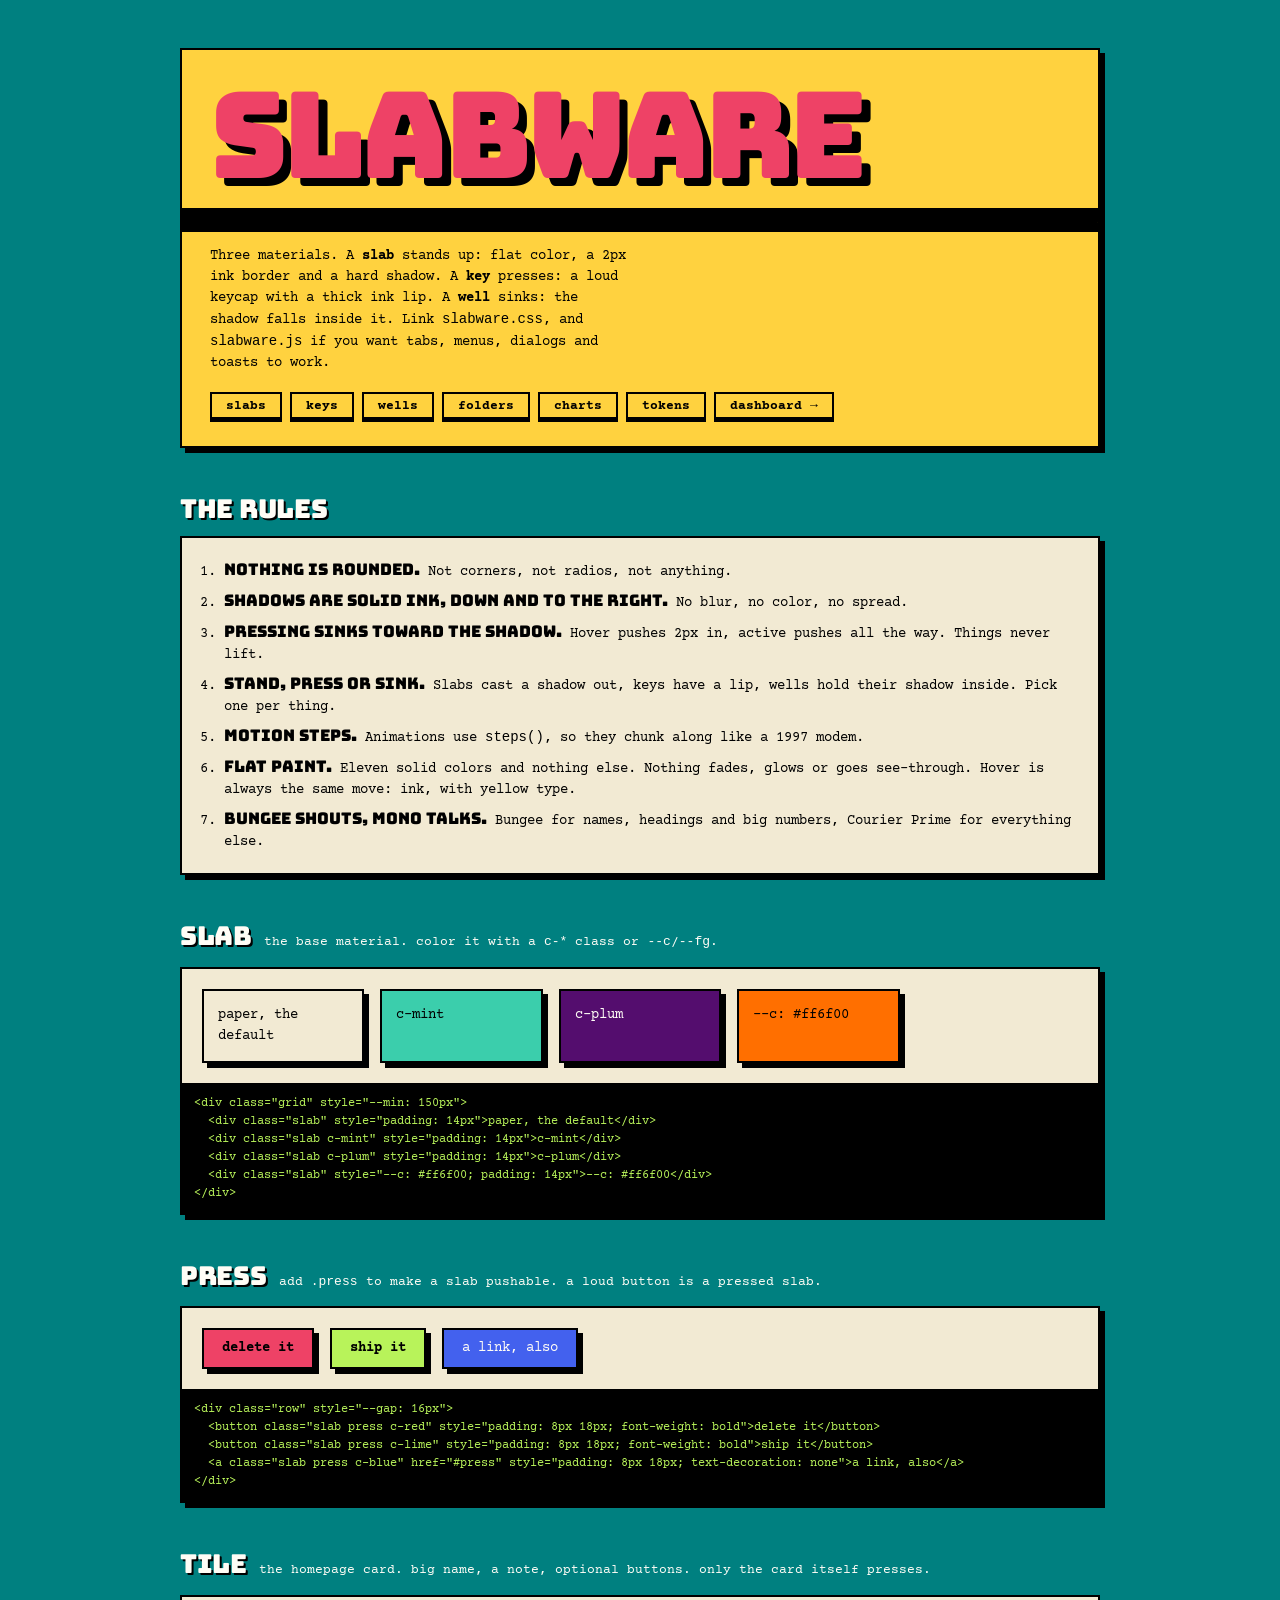
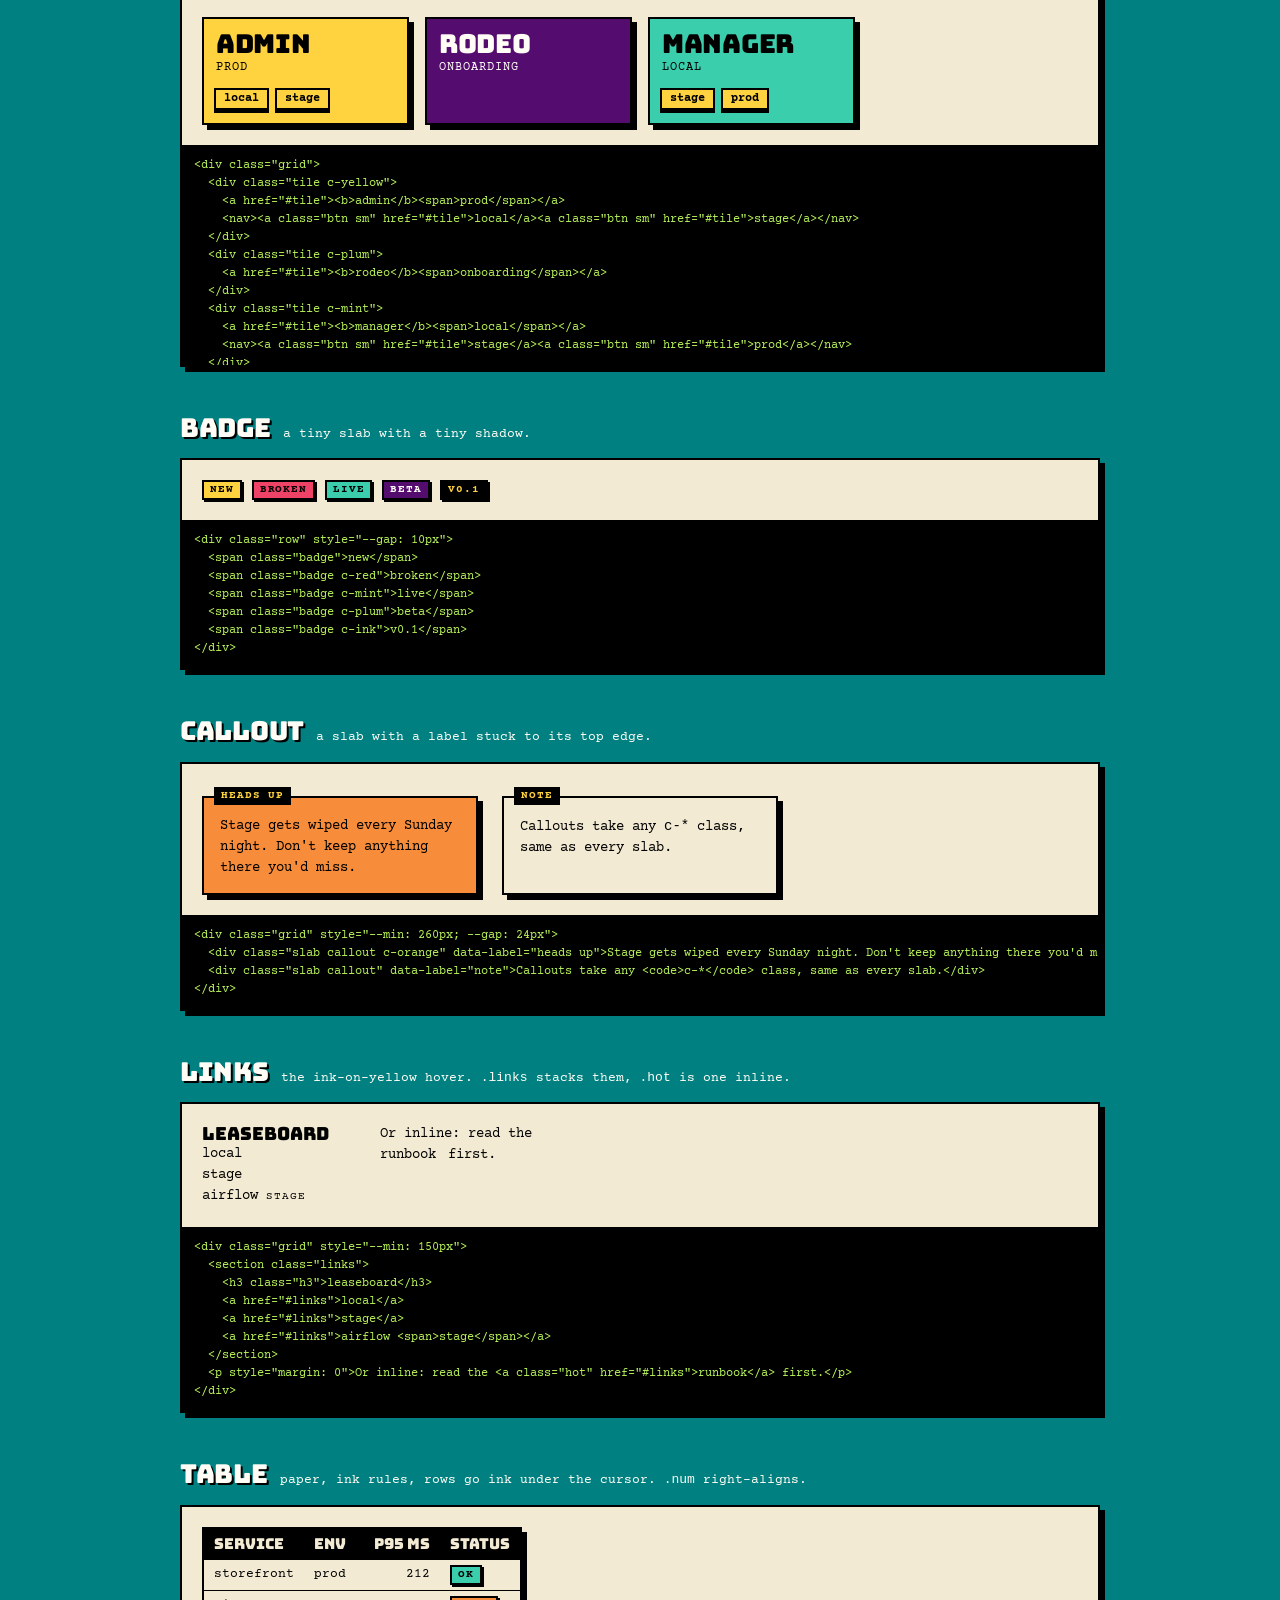
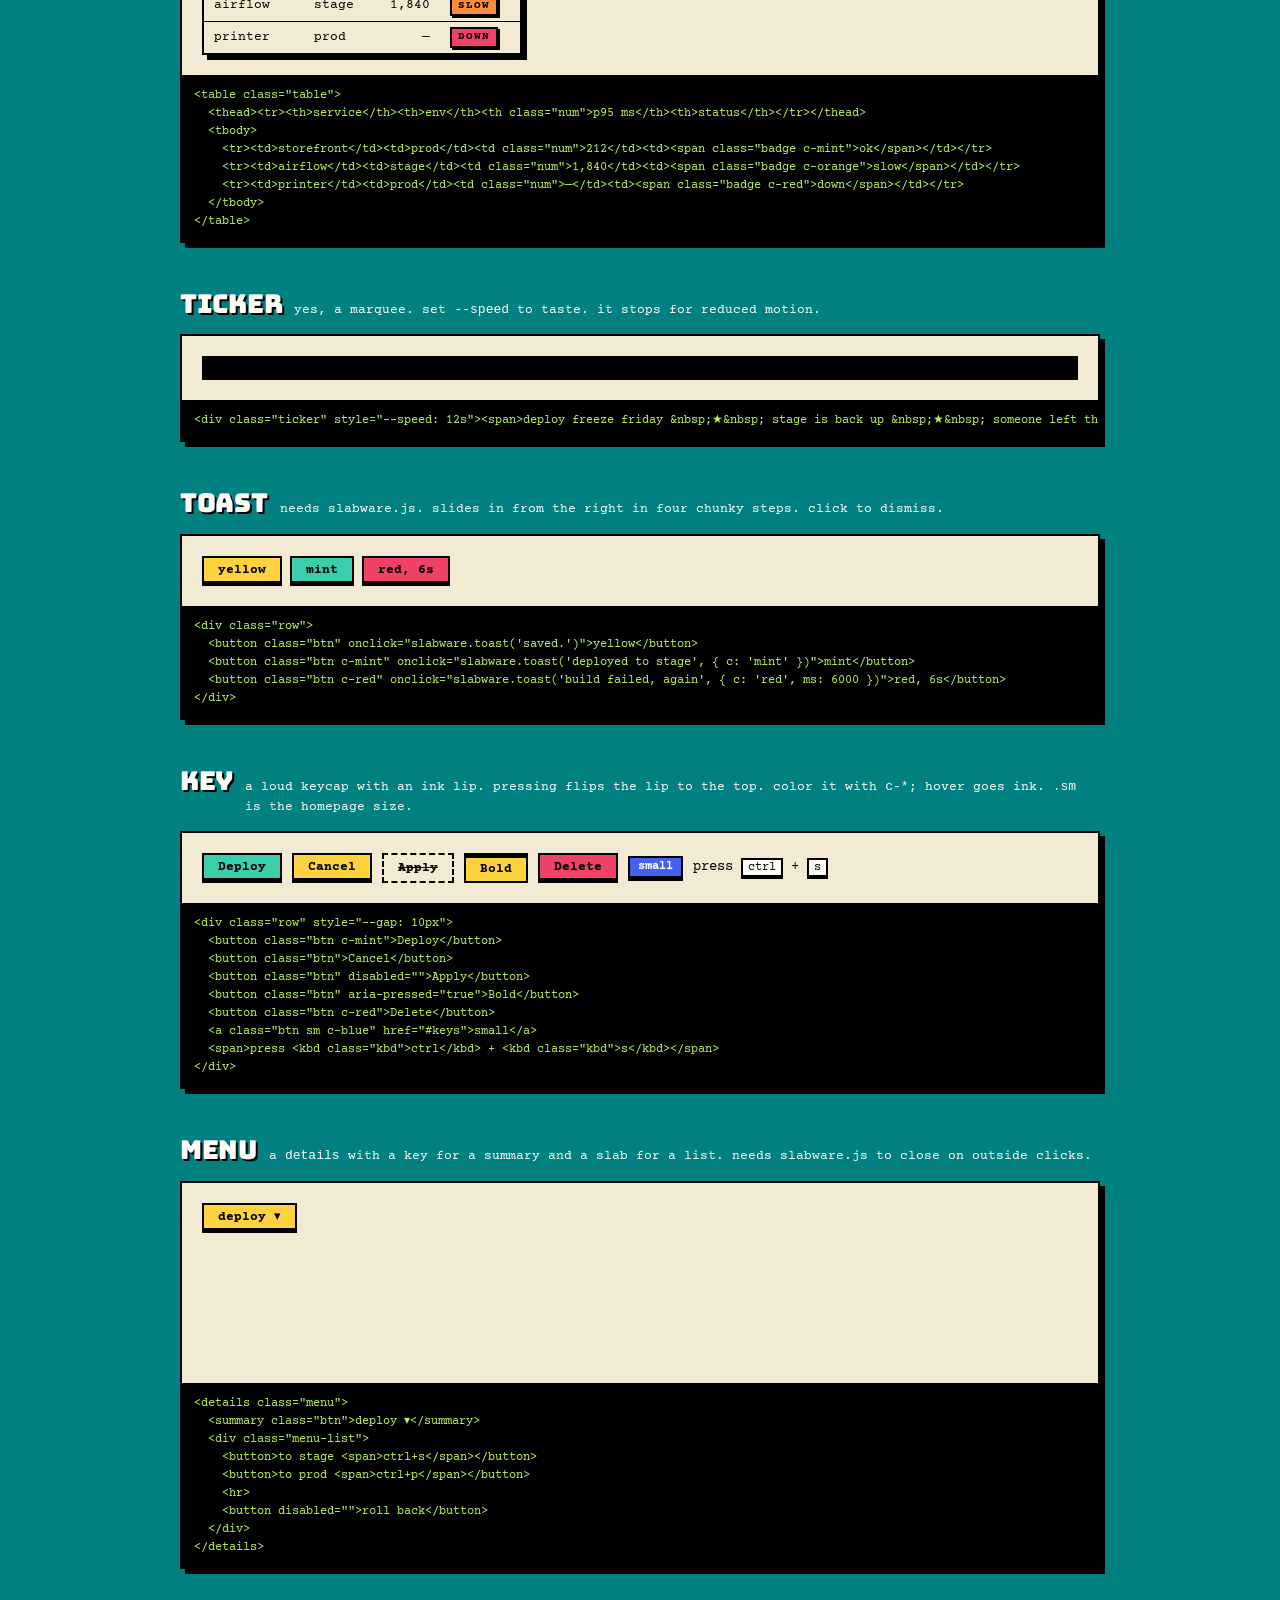
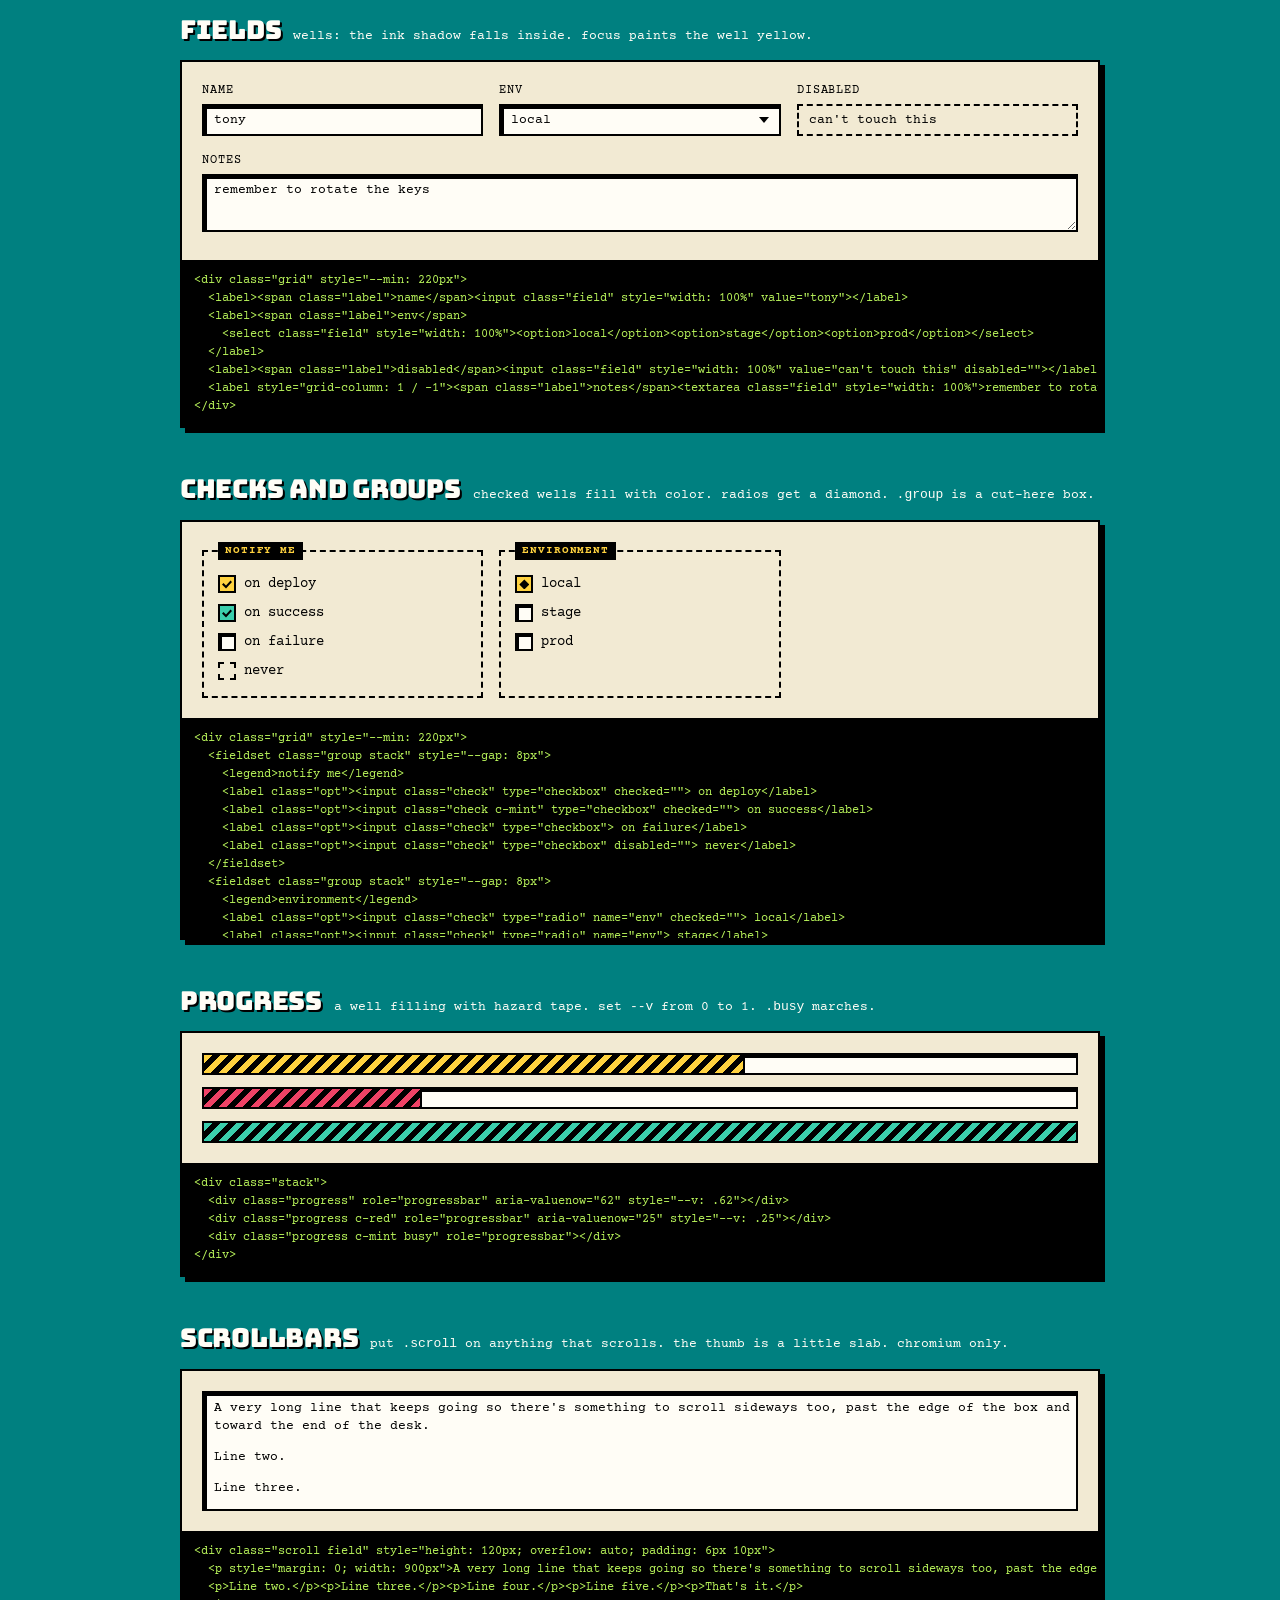
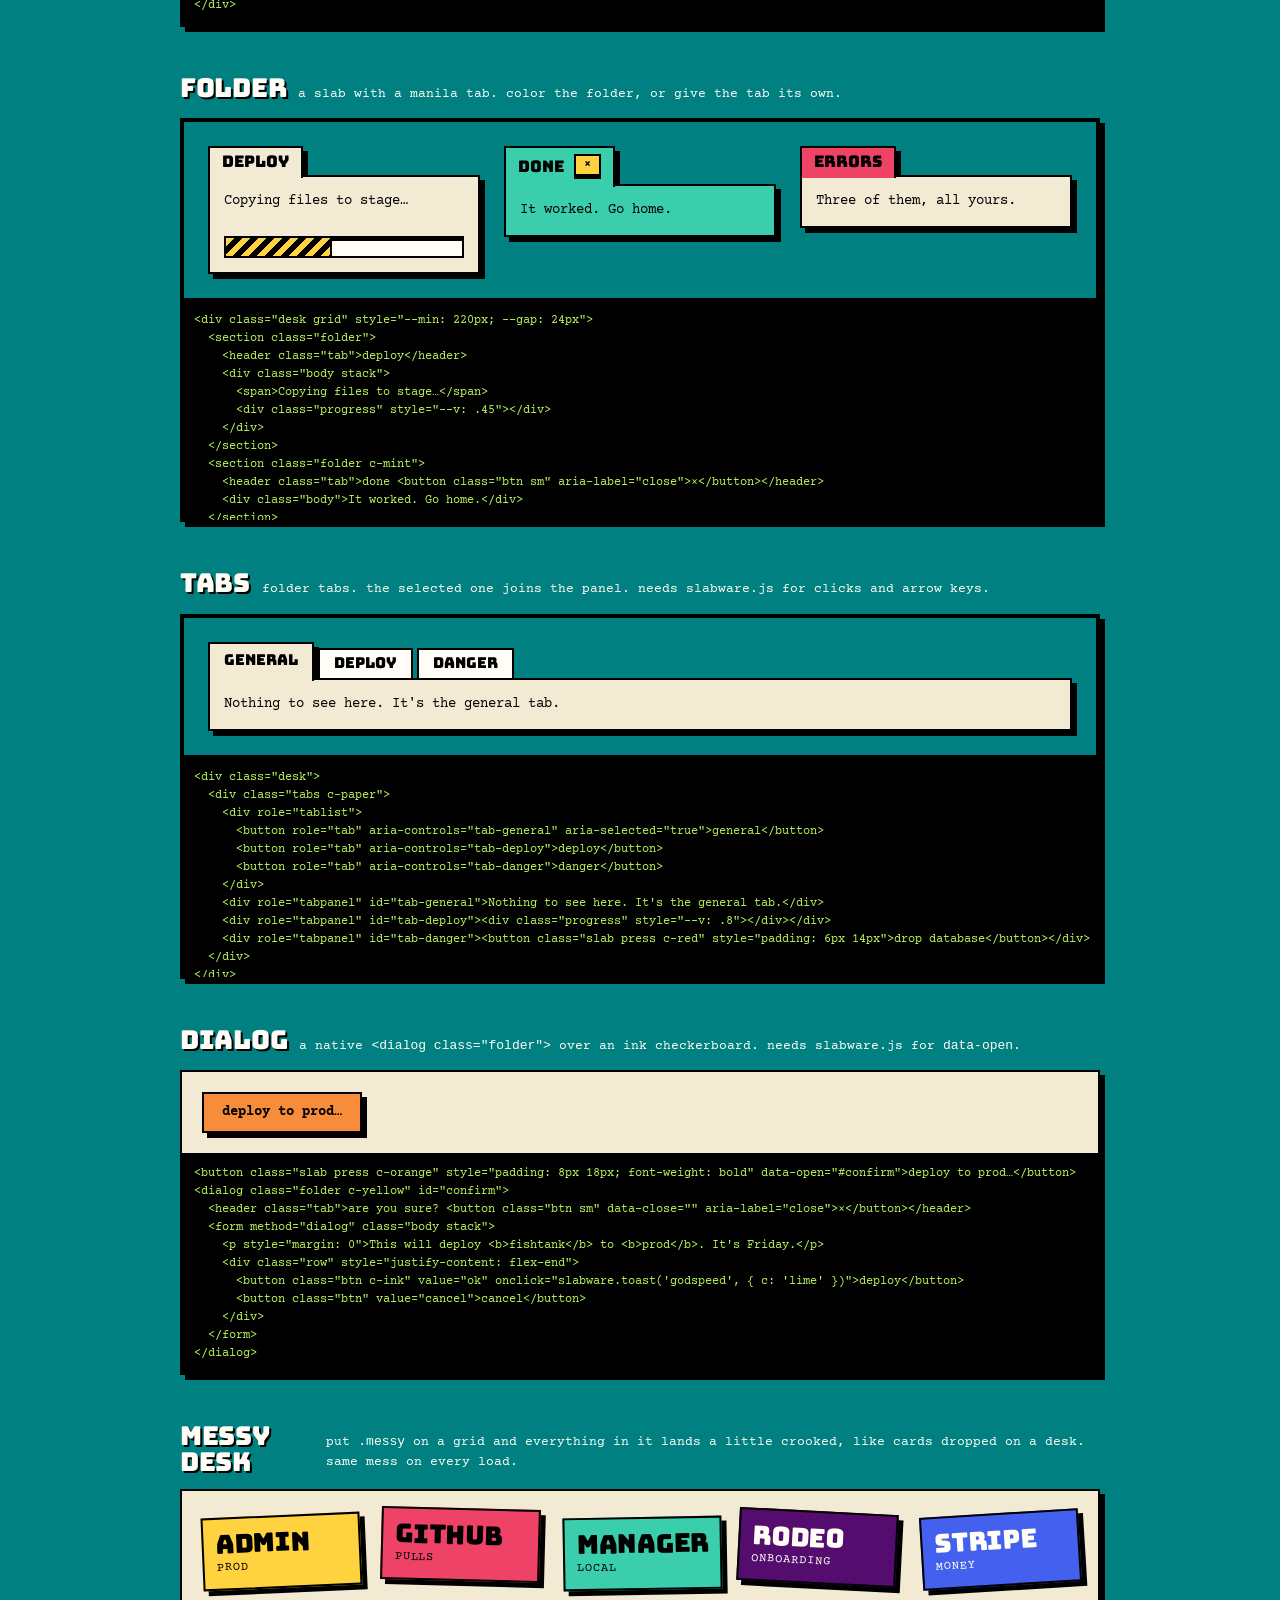
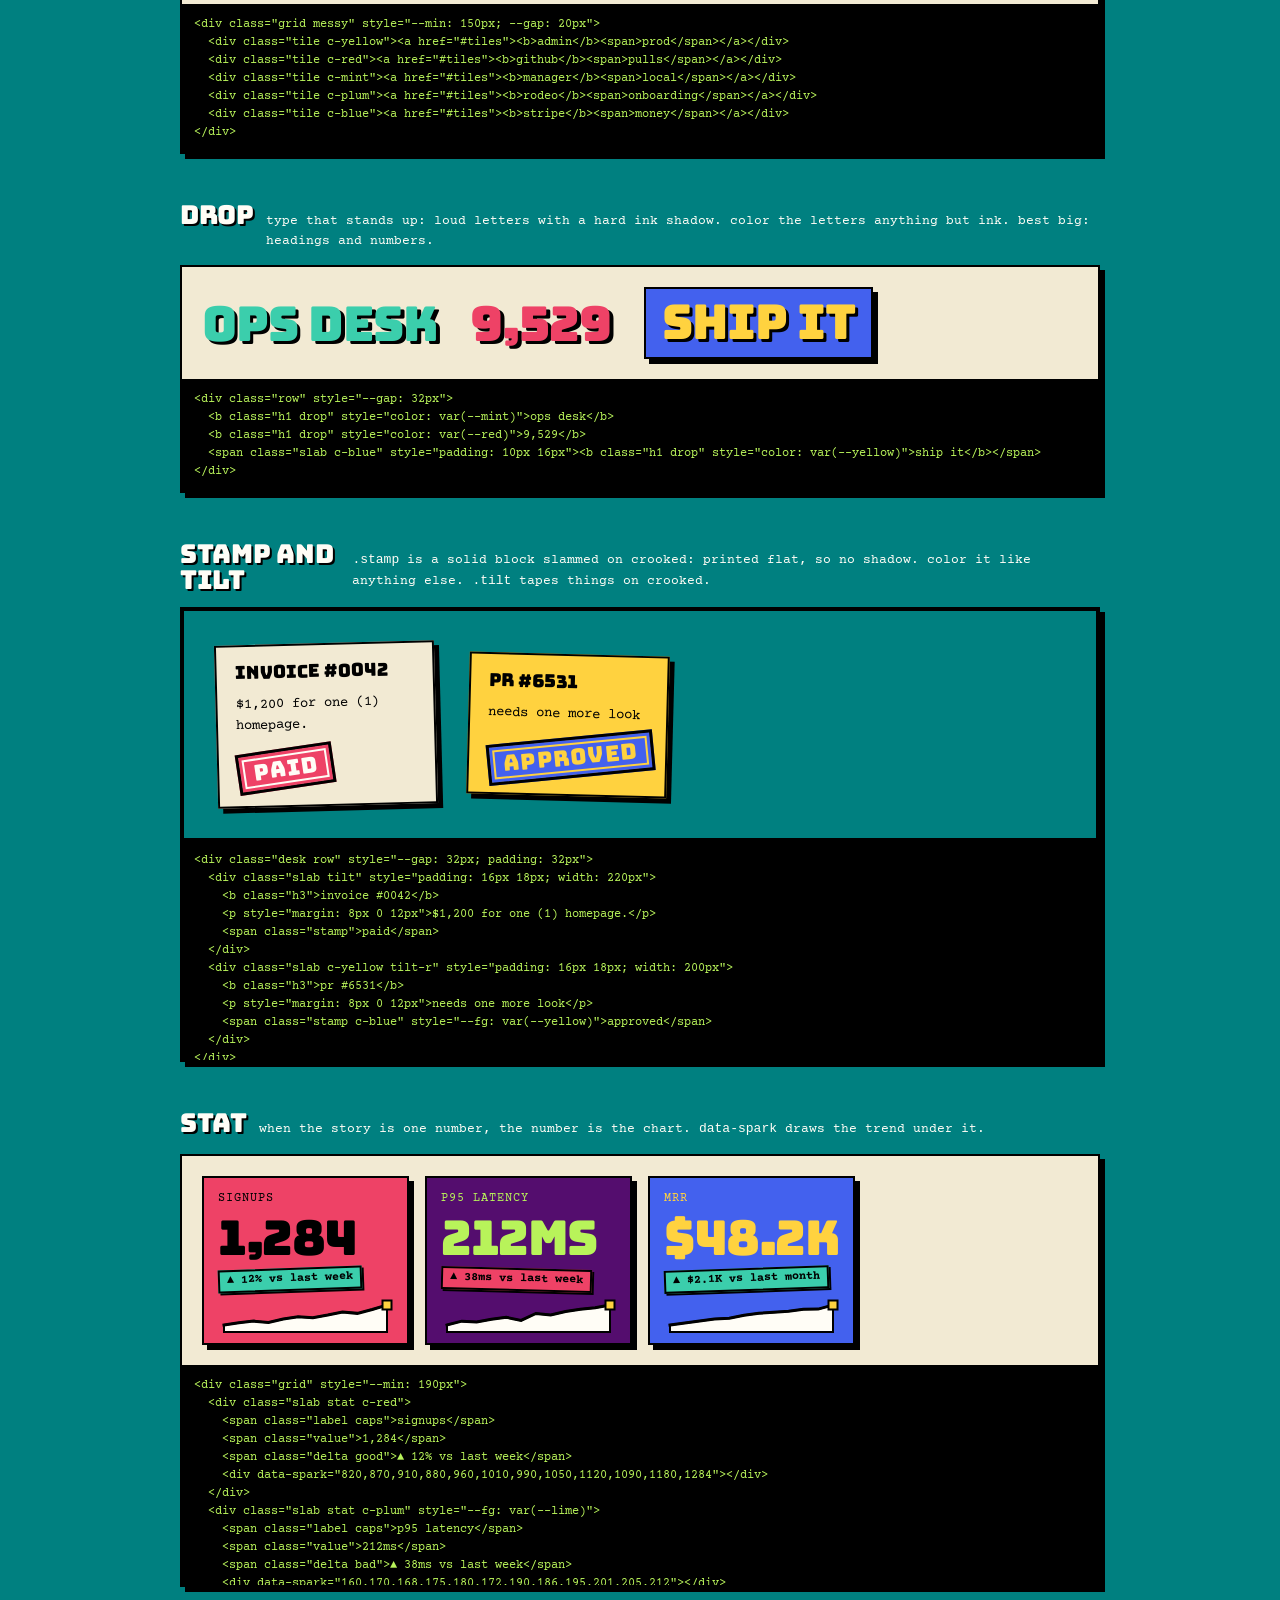
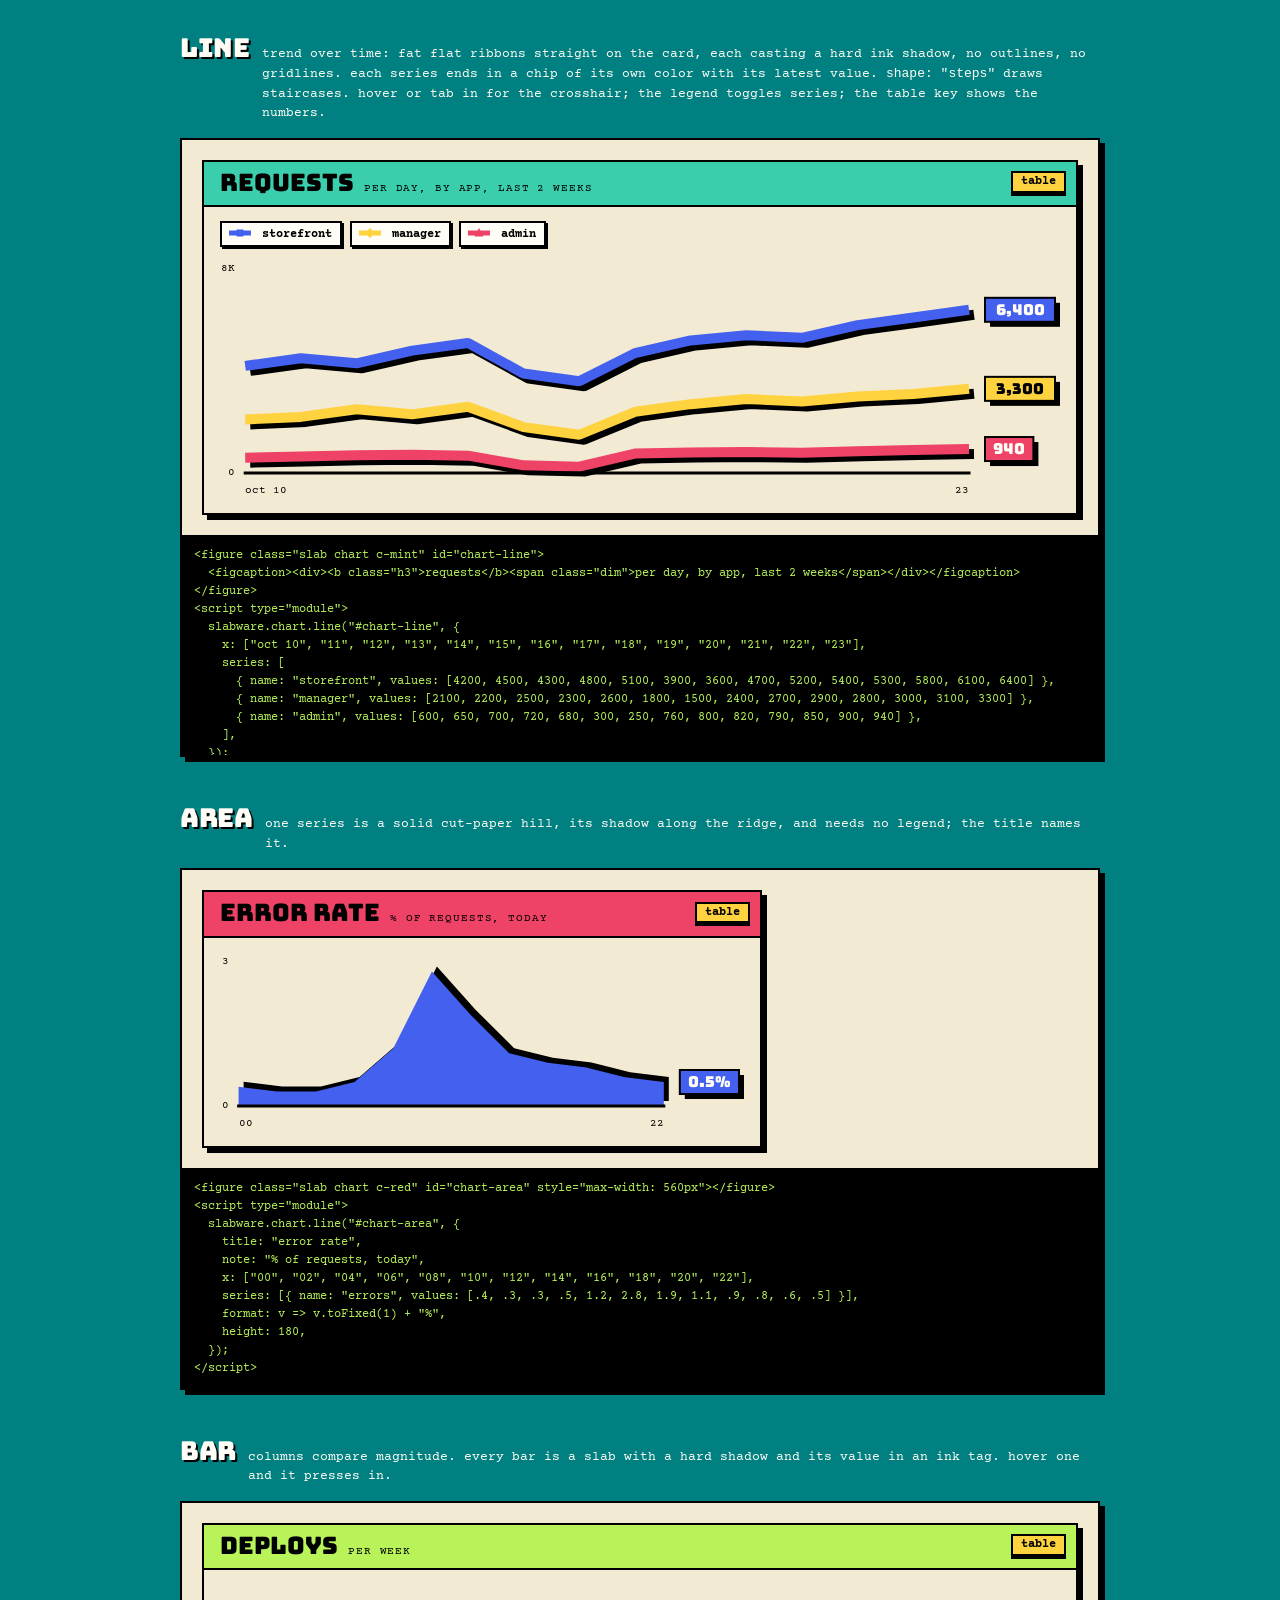
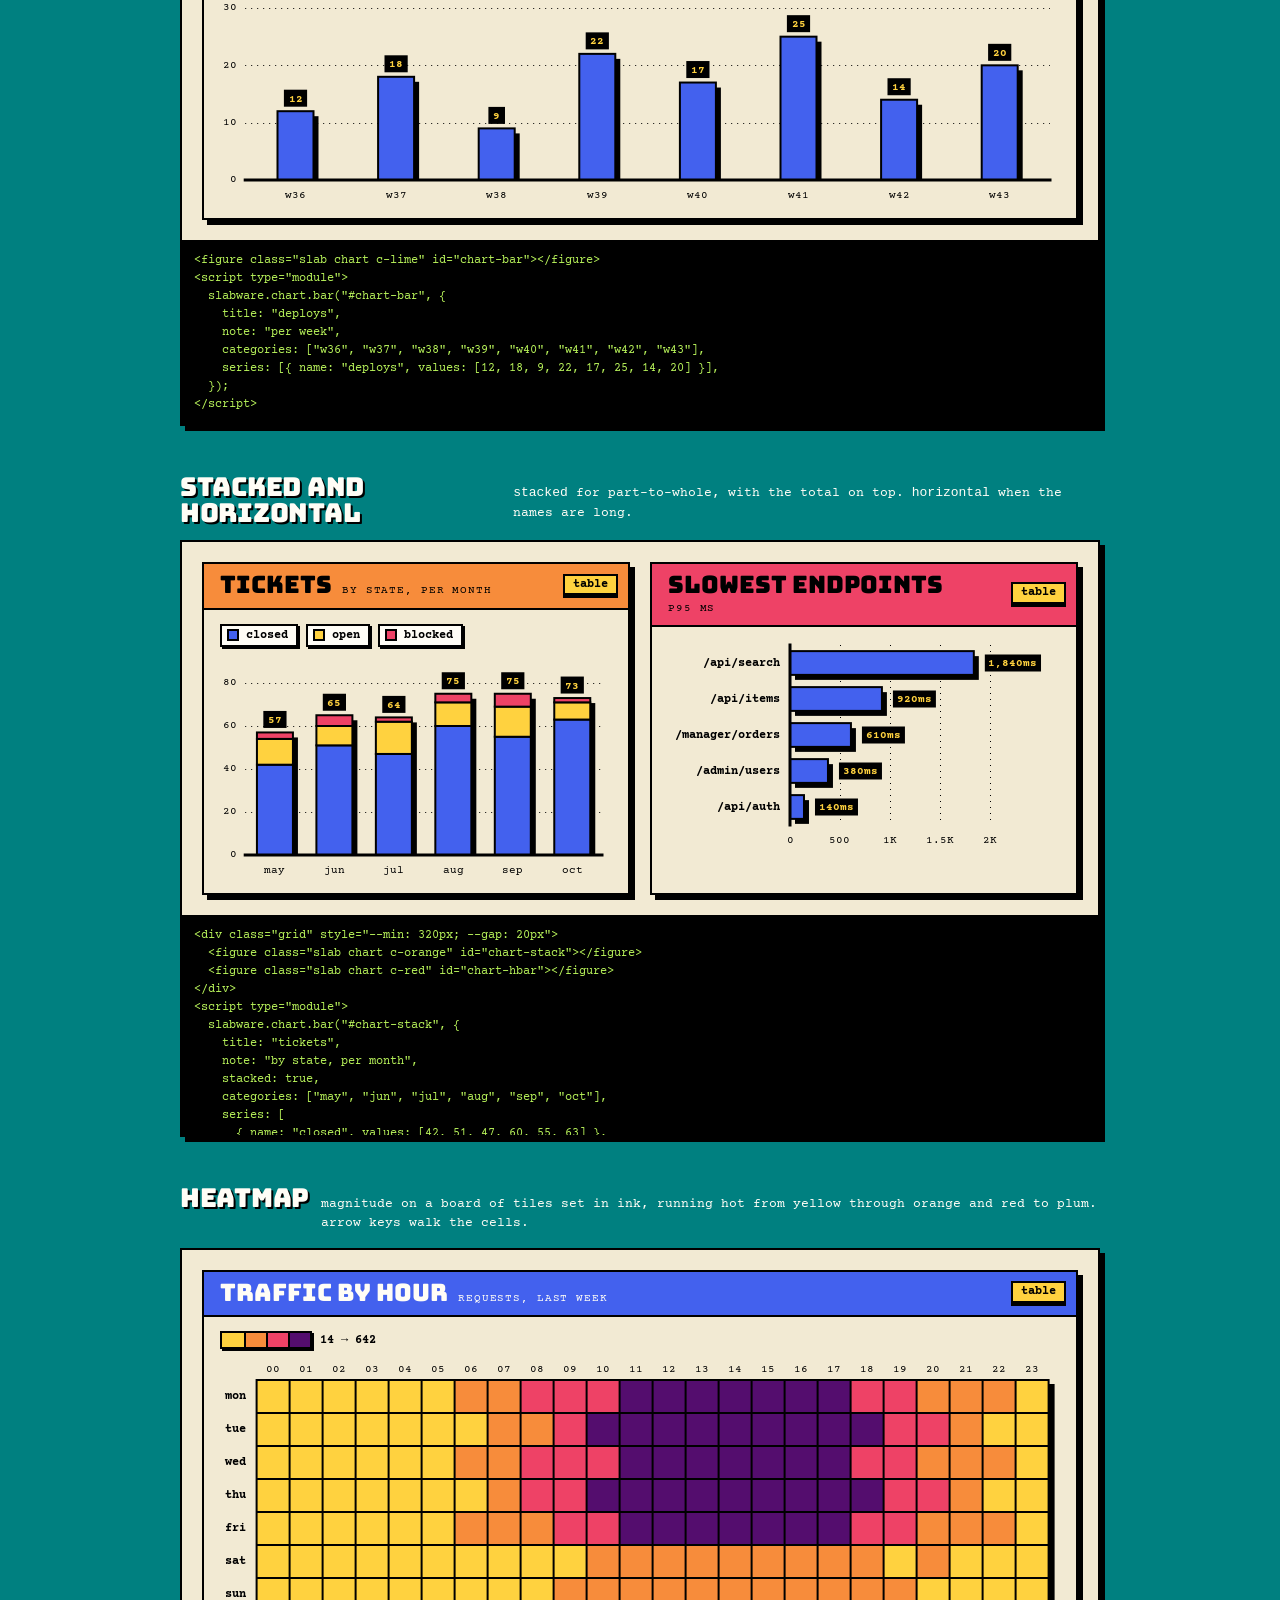
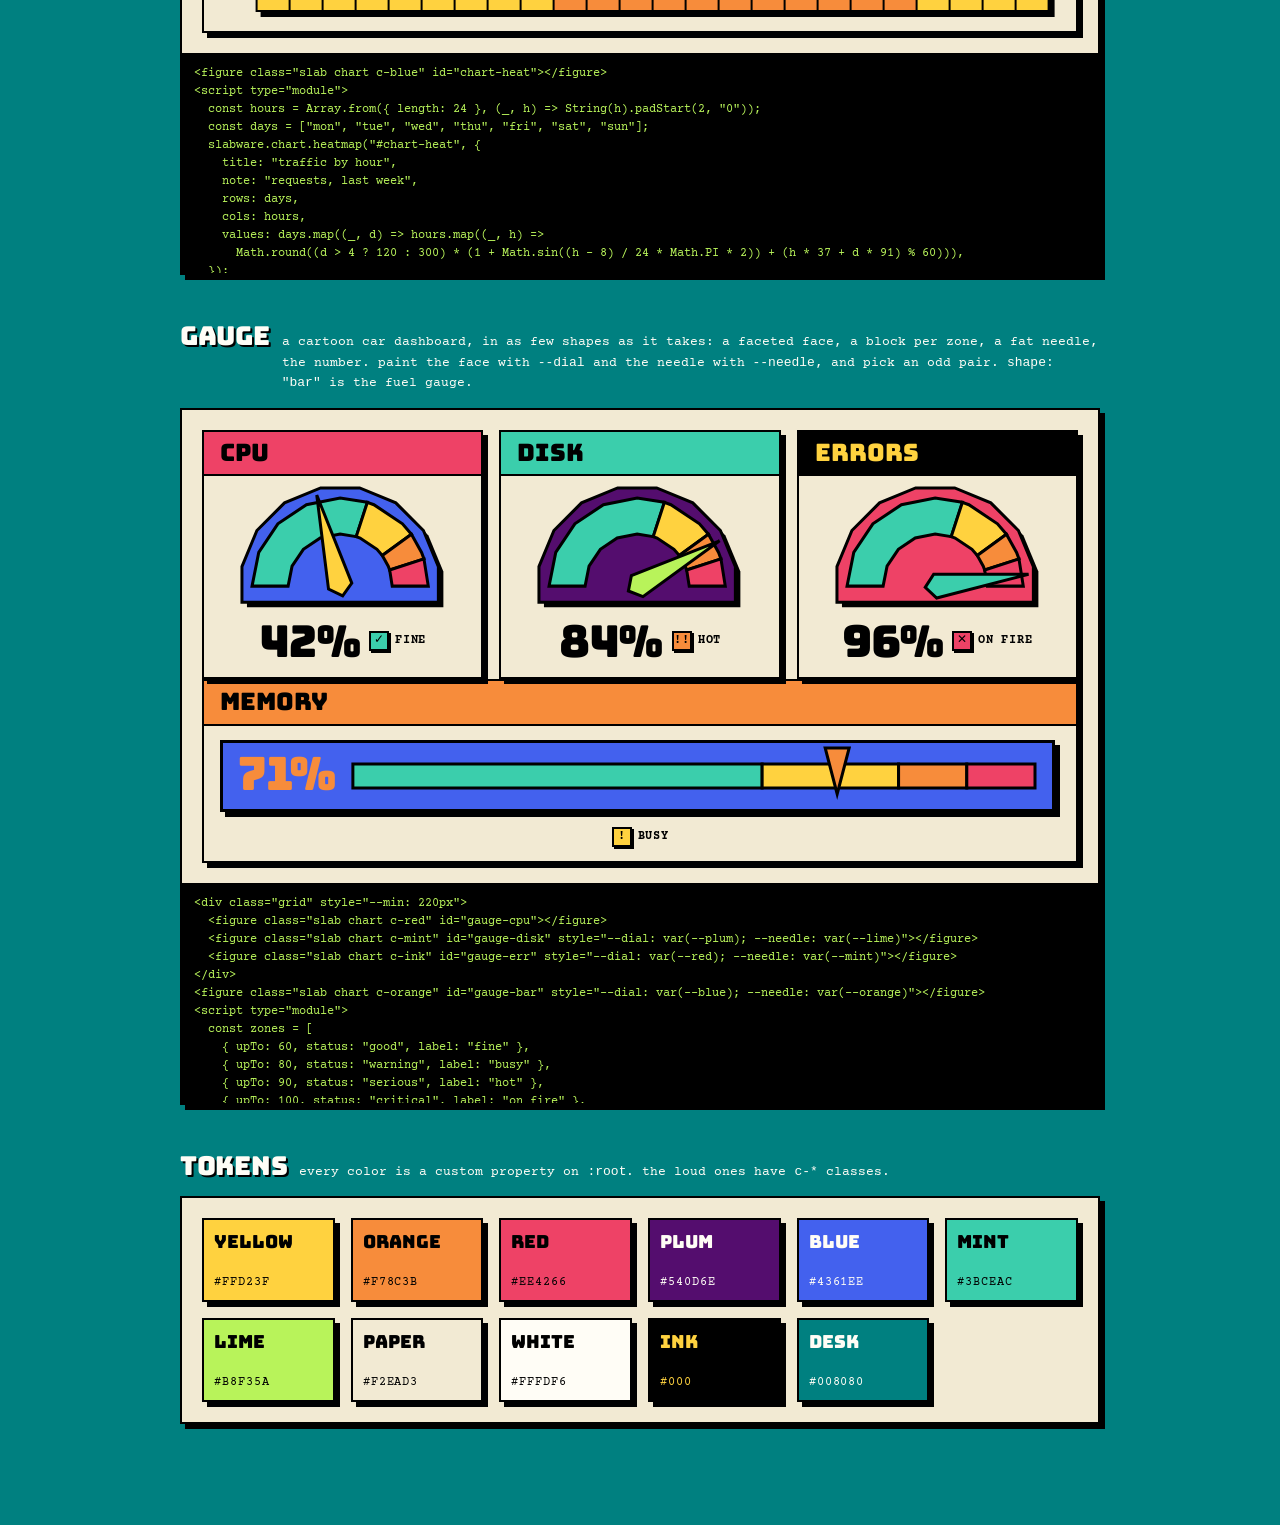
==== index.html @ 6c29b7eb "slabware: a 90s component library Flat loud slabs, hard ink shadows, no rounding. CSS components, a " ====
<!DOCTYPE html>
<html lang="en">
<head>
  <meta charset="UTF-8">
  <meta name="viewport" content="width=device-width, initial-scale=1.0">
  <title>slabware</title>
  <link rel="icon" href="data:image/svg+xml,<svg xmlns='http://www.w3.org/2000/svg' viewBox='0 0 16 16'><rect width='16' height='16' fill='%23ffd23f' stroke='%23000' stroke-width='3'/></svg>">
  <link rel="stylesheet" href="slabware.css">
  <style>
    /* just the docs page's own layout. everything else is the library */
    body { padding: 48px 16px 96px; }
    main { max-width: 920px; margin: 0 auto; display: flex; flex-direction: column; gap: 48px; }

    .hero { padding: 28px 28px 24px; }
    .hero .h1 { font-size: clamp(56px, 13vw, 120px); letter-spacing: -.04em; }
    .hero p { max-width: 52ch; margin: 14px 0 0; }

    .spec > header { display: flex; align-items: baseline; gap: 12px; margin-bottom: 14px; color: var(--white); }
    .spec > header .h2 { text-shadow: 2px 2px 0 var(--ink); }
    .spec > header p { margin: 0; font-size: 13px; }

    .demo { padding: 20px; }
    .demo + pre {
      margin: 0;
      padding: 10px 12px;
      max-height: 220px;
      overflow: auto;
      background: var(--ink);
      color: var(--lime);
      font: 12px/1.5 var(--mono);
      border: var(--line) solid var(--ink);
      border-top: 0;
      box-shadow: var(--drop) var(--drop) 0 var(--ink);
    }
    .sheet { display: flex; flex-direction: column; }

    .swatch { padding: 10px 10px 8px; min-height: 84px; display: flex; flex-direction: column; justify-content: space-between; }
    .swatch b { font: bold 18px var(--display); }

    .rules { margin: 0; padding-left: 22px; display: grid; gap: 6px; }
    .rules b { font-family: var(--display); font-size: 16px; }

    .desk { background: var(--desk); padding: 24px; border: 2px solid var(--ink); }
    .demo:has(.desk) { padding: 0; }

    @media (max-width: 560px) {
      body { padding-top: 20px; }
      .hero { padding: 20px 18px; }
    }
  </style>
</head>
<body>
  <main>
    <section class="slab c-yellow hero">
      <h1 class="h1 drop" style="color: var(--red)">slabware</h1>
      <div class="ticker" style="margin: 16px -28px 0"><span>a component library from 1997, give or take &nbsp;★&nbsp; no rounded corners were harmed &nbsp;★&nbsp; best viewed at 800×600 &nbsp;★&nbsp; under construction forever</span></div>
      <p>Three materials. A <b>slab</b> stands up: flat color, a 2px ink border and a hard shadow. A <b>key</b> presses: a loud keycap with a thick ink lip. A <b>well</b> sinks: the shadow falls inside it. Link <code>slabware.css</code>, and <code>slabware.js</code> if you want tabs, menus, dialogs and toasts to work.</p>
      <div class="row" style="margin-top: 18px">
        <a class="btn" href="#slab">slabs</a>
        <a class="btn" href="#keys">keys</a>
        <a class="btn" href="#wells">wells</a>
        <a class="btn" href="#folders">folders</a>
        <a class="btn" href="#charts">charts</a>
        <a class="btn" href="#tokens">tokens</a>
        <a class="btn" href="examples/dashboard.html">dashboard →</a>
      </div>
    </section>

    <section class="spec">
      <header><h2 class="h2">the rules</h2></header>
      <div class="slab demo">
        <ol class="rules">
          <li><b>Nothing is rounded.</b> Not corners, not radios, not anything.</li>
          <li><b>Shadows are solid ink, down and to the right.</b> No blur, no color, no spread.</li>
          <li><b>Pressing sinks toward the shadow.</b> Hover pushes 2px in, active pushes all the way. Things never lift.</li>
          <li><b>Stand, press or sink.</b> Slabs cast a shadow out, keys have a lip, wells hold their shadow inside. Pick one per thing.</li>
          <li><b>Motion steps.</b> Animations use <code>steps()</code>, so they chunk along like a 1997 modem.</li>
          <li><b>Flat paint.</b> Eleven solid colors and nothing else. Nothing fades, glows or goes see-through. Hover is always the same move: ink, with yellow type.</li>
          <li><b>Bungee shouts, mono talks.</b> Bungee for names, headings and big numbers, Courier Prime for everything else.</li>
        </ol>
      </div>
    </section>

    <!-- ============ SLAB ============ -->

    <section class="spec" id="slab">
      <header><h2 class="h2">slab</h2><p>the base material. color it with a <code>c-*</code> class or <code>--c</code>/<code>--fg</code>.</p></header>
      <div class="sheet">
        <div class="slab demo">
          <div class="grid" style="--min: 150px">
            <div class="slab" style="padding: 14px">paper, the default</div>
            <div class="slab c-mint" style="padding: 14px">c-mint</div>
            <div class="slab c-plum" style="padding: 14px">c-plum</div>
            <div class="slab" style="--c: #ff6f00; padding: 14px">--c: #ff6f00</div>
          </div>
        </div>
        <pre></pre>
      </div>
    </section>

    <section class="spec">
      <header><h2 class="h2">press</h2><p>add <code>.press</code> to make a slab pushable. a loud button is a pressed slab.</p></header>
      <div class="sheet">
        <div class="slab demo">
          <div class="row" style="--gap: 16px">
            <button class="slab press c-red" style="padding: 8px 18px; font-weight: bold">delete it</button>
            <button class="slab press c-lime" style="padding: 8px 18px; font-weight: bold">ship it</button>
            <a class="slab press c-blue" href="#press" style="padding: 8px 18px; text-decoration: none">a link, also</a>
          </div>
        </div>
        <pre></pre>
      </div>
    </section>

    <section class="spec">
      <header><h2 class="h2">tile</h2><p>the homepage card. big name, a note, optional buttons. only the card itself presses.</p></header>
      <div class="sheet">
        <div class="slab demo">
          <div class="grid">
            <div class="tile c-yellow">
              <a href="#tile"><b>admin</b><span>prod</span></a>
              <nav><a class="btn sm" href="#tile">local</a><a class="btn sm" href="#tile">stage</a></nav>
            </div>
            <div class="tile c-plum">
              <a href="#tile"><b>rodeo</b><span>onboarding</span></a>
            </div>
            <div class="tile c-mint">
              <a href="#tile"><b>manager</b><span>local</span></a>
              <nav><a class="btn sm" href="#tile">stage</a><a class="btn sm" href="#tile">prod</a></nav>
            </div>
          </div>
        </div>
        <pre></pre>
      </div>
    </section>

    <section class="spec">
      <header><h2 class="h2">badge</h2><p>a tiny slab with a tiny shadow.</p></header>
      <div class="sheet">
        <div class="slab demo">
          <div class="row" style="--gap: 10px">
            <span class="badge">new</span>
            <span class="badge c-red">broken</span>
            <span class="badge c-mint">live</span>
            <span class="badge c-plum">beta</span>
            <span class="badge c-ink">v0.1</span>
          </div>
        </div>
        <pre></pre>
      </div>
    </section>

    <section class="spec">
      <header><h2 class="h2">callout</h2><p>a slab with a label stuck to its top edge.</p></header>
      <div class="sheet">
        <div class="slab demo">
          <div class="grid" style="--min: 260px; --gap: 24px">
            <div class="slab callout c-orange" data-label="heads up">Stage gets wiped every Sunday night. Don't keep anything there you'd miss.</div>
            <div class="slab callout" data-label="note">Callouts take any <code>c-*</code> class, same as every slab.</div>
          </div>
        </div>
        <pre></pre>
      </div>
    </section>

    <section class="spec">
      <header><h2 class="h2">links</h2><p>the ink-on-yellow hover. <code>.links</code> stacks them, <code>.hot</code> is one inline.</p></header>
      <div class="sheet">
        <div class="slab demo">
          <div class="grid" style="--min: 150px">
            <section class="links">
              <h3 class="h3">leaseboard</h3>
              <a href="#links">local</a>
              <a href="#links">stage</a>
              <a href="#links">airflow <span>stage</span></a>
            </section>
            <p style="margin: 0">Or inline: read the <a class="hot" href="#links">runbook</a> first.</p>
          </div>
        </div>
        <pre></pre>
      </div>
    </section>

    <section class="spec">
      <header><h2 class="h2">table</h2><p>paper, ink rules, rows go ink under the cursor. <code>.num</code> right-aligns.</p></header>
      <div class="sheet">
        <div class="slab demo" style="overflow-x: auto">
          <table class="table">
            <thead><tr><th>service</th><th>env</th><th class="num">p95 ms</th><th>status</th></tr></thead>
            <tbody>
              <tr><td>storefront</td><td>prod</td><td class="num">212</td><td><span class="badge c-mint">ok</span></td></tr>
              <tr><td>airflow</td><td>stage</td><td class="num">1,840</td><td><span class="badge c-orange">slow</span></td></tr>
              <tr><td>printer</td><td>prod</td><td class="num">—</td><td><span class="badge c-red">down</span></td></tr>
            </tbody>
          </table>
        </div>
        <pre></pre>
      </div>
    </section>

    <section class="spec">
      <header><h2 class="h2">ticker</h2><p>yes, a marquee. set <code>--speed</code> to taste. it stops for reduced motion.</p></header>
      <div class="sheet">
        <div class="slab demo">
          <div class="ticker" style="--speed: 12s"><span>deploy freeze friday &nbsp;★&nbsp; stage is back up &nbsp;★&nbsp; someone left the tunnel open again</span></div>
        </div>
        <pre></pre>
      </div>
    </section>

    <section class="spec">
      <header><h2 class="h2">toast</h2><p>needs slabware.js. slides in from the right in four chunky steps. click to dismiss.</p></header>
      <div class="sheet">
        <div class="slab demo">
          <div class="row">
            <button class="btn" onclick="slabware.toast('saved.')">yellow</button>
            <button class="btn c-mint" onclick="slabware.toast('deployed to stage', { c: 'mint' })">mint</button>
            <button class="btn c-red" onclick="slabware.toast('build failed, again', { c: 'red', ms: 6000 })">red, 6s</button>
          </div>
        </div>
        <pre></pre>
      </div>
    </section>

    <!-- ============ KEYS ============ -->

    <section class="spec" id="keys">
      <header><h2 class="h2">key</h2><p>a loud keycap with an ink lip. pressing flips the lip to the top. color it with <code>c-*</code>; hover goes ink. <code>.sm</code> is the homepage size.</p></header>
      <div class="sheet">
        <div class="slab demo">
          <div class="row" style="--gap: 10px">
            <button class="btn c-mint">Deploy</button>
            <button class="btn">Cancel</button>
            <button class="btn" disabled>Apply</button>
            <button class="btn" aria-pressed="true">Bold</button>
            <button class="btn c-red">Delete</button>
            <a class="btn sm c-blue" href="#keys">small</a>
            <span>press <kbd class="kbd">ctrl</kbd> + <kbd class="kbd">s</kbd></span>
          </div>
        </div>
        <pre></pre>
      </div>
    </section>

    <section class="spec">
      <header><h2 class="h2">menu</h2><p>a <code>details</code> with a key for a summary and a slab for a list. needs slabware.js to close on outside clicks.</p></header>
      <div class="sheet">
        <div class="slab demo" style="padding-bottom: 150px">
          <details class="menu">
            <summary class="btn">deploy ▾</summary>
            <div class="menu-list">
              <button>to stage <span>ctrl+s</span></button>
              <button>to prod <span>ctrl+p</span></button>
              <hr>
              <button disabled>roll back</button>
            </div>
          </details>
        </div>
        <pre></pre>
      </div>
    </section>

    <!-- ============ WELLS ============ -->

    <section class="spec" id="wells">
      <header><h2 class="h2">fields</h2><p>wells: the ink shadow falls inside. focus paints the well yellow.</p></header>
      <div class="sheet">
        <div class="slab demo">
          <div class="grid" style="--min: 220px">
            <label><span class="label">name</span><input class="field" style="width: 100%" value="tony"></label>
            <label><span class="label">env</span>
              <select class="field" style="width: 100%"><option>local</option><option>stage</option><option>prod</option></select>
            </label>
            <label><span class="label">disabled</span><input class="field" style="width: 100%" value="can't touch this" disabled></label>
            <label style="grid-column: 1 / -1"><span class="label">notes</span><textarea class="field" style="width: 100%">remember to rotate the keys</textarea></label>
          </div>
        </div>
        <pre></pre>
      </div>
    </section>

    <section class="spec">
      <header><h2 class="h2">checks and groups</h2><p>checked wells fill with color. radios get a diamond. <code>.group</code> is a cut-here box.</p></header>
      <div class="sheet">
        <div class="slab demo">
          <div class="grid" style="--min: 220px">
            <fieldset class="group stack" style="--gap: 8px">
              <legend>notify me</legend>
              <label class="opt"><input class="check" type="checkbox" checked> on deploy</label>
              <label class="opt"><input class="check c-mint" type="checkbox" checked> on success</label>
              <label class="opt"><input class="check" type="checkbox"> on failure</label>
              <label class="opt"><input class="check" type="checkbox" disabled> never</label>
            </fieldset>
            <fieldset class="group stack" style="--gap: 8px">
              <legend>environment</legend>
              <label class="opt"><input class="check" type="radio" name="env" checked> local</label>
              <label class="opt"><input class="check" type="radio" name="env"> stage</label>
              <label class="opt"><input class="check" type="radio" name="env"> prod</label>
            </fieldset>
          </div>
        </div>
        <pre></pre>
      </div>
    </section>

    <section class="spec">
      <header><h2 class="h2">progress</h2><p>a well filling with hazard tape. set <code>--v</code> from 0 to 1. <code>.busy</code> marches.</p></header>
      <div class="sheet">
        <div class="slab demo">
          <div class="stack">
            <div class="progress" role="progressbar" aria-valuenow="62" style="--v: .62"></div>
            <div class="progress c-red" role="progressbar" aria-valuenow="25" style="--v: .25"></div>
            <div class="progress c-mint busy" role="progressbar"></div>
          </div>
        </div>
        <pre></pre>
      </div>
    </section>

    <section class="spec">
      <header><h2 class="h2">scrollbars</h2><p>put <code>.scroll</code> on anything that scrolls. the thumb is a little slab. chromium only.</p></header>
      <div class="sheet">
        <div class="slab demo">
          <div class="scroll field" style="height: 120px; overflow: auto; padding: 6px 10px">
            <p style="margin: 0; width: 900px">A very long line that keeps going so there's something to scroll sideways too, past the edge of the box and out toward the end of the desk.</p>
            <p>Line two.</p><p>Line three.</p><p>Line four.</p><p>Line five.</p><p>That's it.</p>
          </div>
        </div>
        <pre></pre>
      </div>
    </section>

    <!-- ============ FOLDERS ============ -->

    <section class="spec" id="folders">
      <header><h2 class="h2">folder</h2><p>a slab with a manila tab. color the folder, or give the tab its own.</p></header>
      <div class="sheet">
        <div class="slab demo">
          <div class="desk grid" style="--min: 220px; --gap: 24px">
            <section class="folder">
              <header class="tab">deploy</header>
              <div class="body stack">
                <span>Copying files to stage…</span>
                <div class="progress" style="--v: .45"></div>
              </div>
            </section>
            <section class="folder c-mint">
              <header class="tab">done <button class="btn sm" aria-label="close">×</button></header>
              <div class="body">It worked. Go home.</div>
            </section>
            <section class="folder">
              <header class="tab c-red">errors</header>
              <div class="body">Three of them, all yours.</div>
            </section>
          </div>
        </div>
        <pre></pre>
      </div>
    </section>

    <section class="spec">
      <header><h2 class="h2">tabs</h2><p>folder tabs. the selected one joins the panel. needs slabware.js for clicks and arrow keys.</p></header>
      <div class="sheet">
        <div class="slab demo">
          <div class="desk">
            <div class="tabs c-paper">
              <div role="tablist">
                <button role="tab" aria-controls="tab-general" aria-selected="true">general</button>
                <button role="tab" aria-controls="tab-deploy">deploy</button>
                <button role="tab" aria-controls="tab-danger">danger</button>
              </div>
              <div role="tabpanel" id="tab-general">Nothing to see here. It's the general tab.</div>
              <div role="tabpanel" id="tab-deploy"><div class="progress" style="--v: .8"></div></div>
              <div role="tabpanel" id="tab-danger"><button class="slab press c-red" style="padding: 6px 14px">drop database</button></div>
            </div>
          </div>
        </div>
        <pre></pre>
      </div>
    </section>

    <section class="spec">
      <header><h2 class="h2">dialog</h2><p>a native <code>&lt;dialog class="folder"&gt;</code> over an ink checkerboard. needs slabware.js for <code>data-open</code>.</p></header>
      <div class="sheet">
        <div class="slab demo">
          <button class="slab press c-orange" style="padding: 8px 18px; font-weight: bold" data-open="#confirm">deploy to prod…</button>
          <dialog class="folder c-yellow" id="confirm">
            <header class="tab">are you sure? <button class="btn sm" data-close aria-label="close">×</button></header>
            <form method="dialog" class="body stack">
              <p style="margin: 0">This will deploy <b>fishtank</b> to <b>prod</b>. It's Friday.</p>
              <div class="row" style="justify-content: flex-end">
                <button class="btn c-ink" value="ok" onclick="slabware.toast('godspeed', { c: 'lime' })">deploy</button>
                <button class="btn" value="cancel">cancel</button>
              </div>
            </form>
          </dialog>
        </div>
        <pre></pre>
      </div>
    </section>

    <section class="spec">
      <header><h2 class="h2">messy desk</h2><p>put <code>.messy</code> on a grid and everything in it lands a little crooked, like cards dropped on a desk. same mess on every load.</p></header>
      <div class="sheet">
        <div class="slab demo">
          <div class="grid messy" style="--min: 150px; --gap: 20px">
            <div class="tile c-yellow"><a href="#tiles"><b>admin</b><span>prod</span></a></div>
            <div class="tile c-red"><a href="#tiles"><b>github</b><span>pulls</span></a></div>
            <div class="tile c-mint"><a href="#tiles"><b>manager</b><span>local</span></a></div>
            <div class="tile c-plum"><a href="#tiles"><b>rodeo</b><span>onboarding</span></a></div>
            <div class="tile c-blue"><a href="#tiles"><b>stripe</b><span>money</span></a></div>
          </div>
        </div>
        <pre></pre>
      </div>
    </section>

    <section class="spec">
      <header><h2 class="h2">drop</h2><p>type that stands up: loud letters with a hard ink shadow. color the letters anything but ink. best big: headings and numbers.</p></header>
      <div class="sheet">
        <div class="slab demo">
          <div class="row" style="--gap: 32px">
            <b class="h1 drop" style="color: var(--mint)">ops desk</b>
            <b class="h1 drop" style="color: var(--red)">9,529</b>
            <span class="slab c-blue" style="padding: 10px 16px"><b class="h1 drop" style="color: var(--yellow)">ship it</b></span>
          </div>
        </div>
        <pre></pre>
      </div>
    </section>

    <section class="spec">
      <header><h2 class="h2">stamp and tilt</h2><p><code>.stamp</code> is a solid block slammed on crooked: printed flat, so no shadow. color it like anything else. <code>.tilt</code> tapes things on crooked.</p></header>
      <div class="sheet">
        <div class="slab demo">
          <div class="desk row" style="--gap: 32px; padding: 32px">
            <div class="slab tilt" style="padding: 16px 18px; width: 220px">
              <b class="h3">invoice #0042</b>
              <p style="margin: 8px 0 12px">$1,200 for one (1) homepage.</p>
              <span class="stamp">paid</span>
            </div>
            <div class="slab c-yellow tilt-r" style="padding: 16px 18px; width: 200px">
              <b class="h3">pr #6531</b>
              <p style="margin: 8px 0 12px">needs one more look</p>
              <span class="stamp c-blue" style="--fg: var(--yellow)">approved</span>
            </div>
          </div>
        </div>
        <pre></pre>
      </div>
    </section>

    <!-- ============ CHARTS ============ -->

    <section class="spec" id="charts">
      <header><h2 class="h2">stat</h2><p>when the story is one number, the number is the chart. <code>data-spark</code> draws the trend under it.</p></header>
      <div class="sheet">
        <div class="slab demo">
          <div class="grid" style="--min: 190px">
            <div class="slab stat c-red">
              <span class="label caps">signups</span>
              <span class="value">1,284</span>
              <span class="delta good">▲ 12% vs last week</span>
              <div data-spark="820,870,910,880,960,1010,990,1050,1120,1090,1180,1284"></div>
            </div>
            <div class="slab stat c-plum" style="--fg: var(--lime)">
              <span class="label caps">p95 latency</span>
              <span class="value">212ms</span>
              <span class="delta bad">▲ 38ms vs last week</span>
              <div data-spark="160,170,168,175,180,172,190,186,195,201,205,212"></div>
            </div>
            <div class="slab stat c-blue" style="--fg: var(--yellow)">
              <span class="label caps">mrr</span>
              <span class="value">$48.2K</span>
              <span class="delta good">▲ $2.1K vs last month</span>
              <div data-spark="38,39,40,41,41.5,43,44,44.5,45,46,46.1,48.2"></div>
            </div>
          </div>
        </div>
        <pre></pre>
      </div>
    </section>

    <section class="spec">
      <header><h2 class="h2">line</h2><p>trend over time: fat flat ribbons straight on the card, each casting a hard ink shadow, no outlines, no gridlines. each series ends in a chip of its own color with its latest value. <code>shape: "steps"</code> draws staircases. hover or tab in for the crosshair; the legend toggles series; the table key shows the numbers.</p></header>
      <div class="sheet">
        <div class="slab demo">
          <figure class="slab chart c-mint" id="chart-line">
            <figcaption><div><b class="h3">requests</b><span class="dim">per day, by app, last 2 weeks</span></div></figcaption>
          </figure>
          <script type="module">
            slabware.chart.line("#chart-line", {
              x: ["oct 10", "11", "12", "13", "14", "15", "16", "17", "18", "19", "20", "21", "22", "23"],
              series: [
                { name: "storefront", values: [4200, 4500, 4300, 4800, 5100, 3900, 3600, 4700, 5200, 5400, 5300, 5800, 6100, 6400] },
                { name: "manager", values: [2100, 2200, 2500, 2300, 2600, 1800, 1500, 2400, 2700, 2900, 2800, 3000, 3100, 3300] },
                { name: "admin", values: [600, 650, 700, 720, 680, 300, 250, 760, 800, 820, 790, 850, 900, 940] },
              ],
            });
          </script>
        </div>
        <pre></pre>
      </div>
    </section>

    <section class="spec">
      <header><h2 class="h2">area</h2><p>one series is a solid cut-paper hill, its shadow along the ridge, and needs no legend; the title names it.</p></header>
      <div class="sheet">
        <div class="slab demo">
          <figure class="slab chart c-red" id="chart-area" style="max-width: 560px"></figure>
          <script type="module">
            slabware.chart.line("#chart-area", {
              title: "error rate",
              note: "% of requests, today",
              x: ["00", "02", "04", "06", "08", "10", "12", "14", "16", "18", "20", "22"],
              series: [{ name: "errors", values: [.4, .3, .3, .5, 1.2, 2.8, 1.9, 1.1, .9, .8, .6, .5] }],
              format: v => v.toFixed(1) + "%",
              height: 180,
            });
          </script>
        </div>
        <pre></pre>
      </div>
    </section>

    <section class="spec">
      <header><h2 class="h2">bar</h2><p>columns compare magnitude. every bar is a slab with a hard shadow and its value in an ink tag. hover one and it presses in.</p></header>
      <div class="sheet">
        <div class="slab demo">
          <figure class="slab chart c-lime" id="chart-bar"></figure>
          <script type="module">
            slabware.chart.bar("#chart-bar", {
              title: "deploys",
              note: "per week",
              categories: ["w36", "w37", "w38", "w39", "w40", "w41", "w42", "w43"],
              series: [{ name: "deploys", values: [12, 18, 9, 22, 17, 25, 14, 20] }],
            });
          </script>
        </div>
        <pre></pre>
      </div>
    </section>

    <section class="spec">
      <header><h2 class="h2">stacked and horizontal</h2><p><code>stacked</code> for part-to-whole, with the total on top. <code>horizontal</code> when the names are long.</p></header>
      <div class="sheet">
        <div class="slab demo">
          <div class="grid" style="--min: 320px; --gap: 20px">
            <figure class="slab chart c-orange" id="chart-stack"></figure>
            <figure class="slab chart c-red" id="chart-hbar"></figure>
          </div>
          <script type="module">
            slabware.chart.bar("#chart-stack", {
              title: "tickets",
              note: "by state, per month",
              stacked: true,
              categories: ["may", "jun", "jul", "aug", "sep", "oct"],
              series: [
                { name: "closed", values: [42, 51, 47, 60, 55, 63] },
                { name: "open", values: [12, 9, 15, 11, 14, 8] },
                { name: "blocked", values: [3, 5, 2, 4, 6, 2] },
              ],
            });
            slabware.chart.bar("#chart-hbar", {
              title: "slowest endpoints",
              note: "p95 ms",
              horizontal: true,
              categories: ["/api/search", "/api/items", "/manager/orders", "/admin/users", "/api/auth"],
              series: [{ name: "p95", values: [1840, 920, 610, 380, 140] }],
              format: v => v.toLocaleString("en-US") + "ms",
            });
          </script>
        </div>
        <pre></pre>
      </div>
    </section>

    <section class="spec">
      <header><h2 class="h2">heatmap</h2><p>magnitude on a board of tiles set in ink, running hot from yellow through orange and red to plum. arrow keys walk the cells.</p></header>
      <div class="sheet">
        <div class="slab demo">
          <figure class="slab chart c-blue" id="chart-heat"></figure>
          <script type="module">
            const hours = Array.from({ length: 24 }, (_, h) => String(h).padStart(2, "0"));
            const days = ["mon", "tue", "wed", "thu", "fri", "sat", "sun"];
            slabware.chart.heatmap("#chart-heat", {
              title: "traffic by hour",
              note: "requests, last week",
              rows: days,
              cols: hours,
              values: days.map((_, d) => hours.map((_, h) =>
                Math.round((d > 4 ? 120 : 300) * (1 + Math.sin((h - 8) / 24 * Math.PI * 2)) + (h * 37 + d * 91) % 60))),
            });
          </script>
        </div>
        <pre></pre>
      </div>
    </section>

    <section class="spec">
      <header><h2 class="h2">gauge</h2><p>a cartoon car dashboard, in as few shapes as it takes: a faceted face, a block per zone, a fat needle, the number. paint the face with <code>--dial</code> and the needle with <code>--needle</code>, and pick an odd pair. <code>shape: "bar"</code> is the fuel gauge.</p></header>
      <div class="sheet">
        <div class="slab demo">
          <div class="grid" style="--min: 220px">
            <figure class="slab chart c-red" id="gauge-cpu"></figure>
            <figure class="slab chart c-mint" id="gauge-disk" style="--dial: var(--plum); --needle: var(--lime)"></figure>
            <figure class="slab chart c-ink" id="gauge-err" style="--dial: var(--red); --needle: var(--mint)"></figure>
          </div>
          <figure class="slab chart c-orange" id="gauge-bar" style="--dial: var(--blue); --needle: var(--orange)" style="margin-top: 20px"></figure>
          <script type="module">
            const zones = [
              { upTo: 60, status: "good", label: "fine" },
              { upTo: 80, status: "warning", label: "busy" },
              { upTo: 90, status: "serious", label: "hot" },
              { upTo: 100, status: "critical", label: "on fire" },
            ];
            slabware.chart.gauge("#gauge-cpu", { title: "cpu", value: 42, unit: "%", zones });
            slabware.chart.gauge("#gauge-disk", { title: "disk", value: 84, unit: "%", zones });
            slabware.chart.gauge("#gauge-err", { title: "errors", value: 96, unit: "%", zones });
            slabware.chart.gauge("#gauge-bar", { title: "memory", value: 71, unit: "%", zones, shape: "bar" });
          </script>
        </div>
        <pre></pre>
      </div>
    </section>

    <!-- ============ TOKENS ============ -->

    <section class="spec" id="tokens">
      <header><h2 class="h2">tokens</h2><p>every color is a custom property on <code>:root</code>. the loud ones have <code>c-*</code> classes.</p></header>
      <div class="slab demo">
        <div class="grid" style="--min: 130px" id="swatches"></div>
      </div>
    </section>
  </main>

  <script src="slabware.js"></script>
  <script src="slabware-charts.js"></script>
  <script>
    // swatches, read straight off :root so they can't drift from the css
    const css = getComputedStyle(document.documentElement);
    const SWATCHES = ["yellow", "orange", "red", "plum", "blue", "mint", "lime", "paper", "white", "ink", "desk"];
    document.getElementById("swatches").innerHTML = SWATCHES.map(name => {
      const hex = css.getPropertyValue("--" + name).trim();
      const cls = "c-" + name;
      const [r, g, b] = [1, 3, 5].map(i => parseInt(hex.slice(i, i + 2), 16));
      const style = cls ? "" : `style="--c: var(--${name}); --fg: ${r * .299 + g * .587 + b * .114 < 140 ? "#fff" : "#000"}"`;
      return `<div class="slab swatch ${cls}" ${style}><b>${name}</b><span class="caps">${hex}</span></div>`;
    }).join("");

    // every demo prints its own markup underneath, so the docs can't drift either
    const esc = s => s.replace(/[&<>]/g, c => ({ "&": "&amp;", "<": "&lt;", ">": "&gt;" })[c]);
    for (const demo of document.querySelectorAll(".demo")) {
      const pre = demo.nextElementSibling;
      if (pre?.tagName !== "PRE") continue;
      const lines = demo.innerHTML.replace(/^\n+|\s+$/g, "").split("\n");
      const indent = Math.min(...lines.filter(l => l.trim()).map(l => l.match(/^ */)[0].length));
      pre.innerHTML = esc(lines.map(l => l.slice(indent)).join("\n"));
    }
  </script>
</body>
</html>
---- slabware.css ----
/* slabware — a component library from 1997, give or take.
   teal desk, loud slabs, hard shadows, no rounding anywhere.

   flat paint only: every color is solid, nothing is see-through, nothing glows.

   three materials, and every component is made of one of them:
     slab — stands up. flat color, 2px ink border, a solid shadow down and to the right
     key  — presses. a loud keycap with an ink outline and a thick ink lip along the bottom
     well — sinks. a hole in the desk: ink outline, the hard shadow falls inside, top left */

/* the voices: Bungee shouts (names, headings, big numbers), Courier Prime talks.
   both are bundled in fonts/ under the SIL Open Font License, so pages work offline */
@font-face { font-family: "Bungee"; src: url(fonts/bungee-latin.woff2) format("woff2"); font-display: swap;
  unicode-range: U+0000-00FF, U+0131, U+0152-0153, U+02BB-02BC, U+02C6, U+02DA, U+02DC, U+0304, U+0308, U+0329, U+2000-206F, U+20AC, U+2122, U+2191, U+2193, U+2212, U+2215, U+FEFF, U+FFFD; }
@font-face { font-family: "Bungee"; src: url(fonts/bungee-latin-ext.woff2) format("woff2"); font-display: swap;
  unicode-range: U+0100-02BA, U+02BD-02C5, U+02C7-02CC, U+02CE-02D7, U+02DD-02FF, U+1D00-1DBF, U+1E00-1E9F, U+1EF2-1EFF, U+2020, U+20A0-20AB, U+20AD-20C4, U+2113, U+2C60-2C7F, U+A720-A7FF; }
@font-face { font-family: "Courier Prime"; src: url(fonts/courier-prime-latin.woff2) format("woff2"); font-weight: 400; font-display: swap;
  unicode-range: U+0000-00FF, U+0131, U+0152-0153, U+02BB-02BC, U+02C6, U+02DA, U+02DC, U+0304, U+0308, U+0329, U+2000-206F, U+20AC, U+2122, U+2191, U+2193, U+2212, U+2215, U+FEFF, U+FFFD; }
@font-face { font-family: "Courier Prime"; src: url(fonts/courier-prime-latin-ext.woff2) format("woff2"); font-weight: 400; font-display: swap;
  unicode-range: U+0100-02BA, U+02BD-02C5, U+02C7-02CC, U+02CE-02D7, U+02DD-02FF, U+1D00-1DBF, U+1E00-1E9F, U+1EF2-1EFF, U+2020, U+20A0-20AB, U+20AD-20C4, U+2113, U+2C60-2C7F, U+A720-A7FF; }
@font-face { font-family: "Courier Prime"; src: url(fonts/courier-prime-bold-latin.woff2) format("woff2"); font-weight: 700; font-display: swap;
  unicode-range: U+0000-00FF, U+0131, U+0152-0153, U+02BB-02BC, U+02C6, U+02DA, U+02DC, U+0304, U+0308, U+0329, U+2000-206F, U+20AC, U+2122, U+2191, U+2193, U+2212, U+2215, U+FEFF, U+FFFD; }
@font-face { font-family: "Courier Prime"; src: url(fonts/courier-prime-bold-latin-ext.woff2) format("woff2"); font-weight: 700; font-display: swap;
  unicode-range: U+0100-02BA, U+02BD-02C5, U+02C7-02CC, U+02CE-02D7, U+02DD-02FF, U+1D00-1DBF, U+1E00-1E9F, U+1EF2-1EFF, U+2020, U+20A0-20AB, U+20AD-20C4, U+2113, U+2C60-2C7F, U+A720-A7FF; }

/* --c is a thing's color, --fg its text. they don't inherit, so a slab inside a
   red slab is paper again unless you say otherwise */
@property --c { syntax: "<color>"; inherits: false; initial-value: #f2ead3; }
@property --fg { syntax: "<color>"; inherits: false; initial-value: #000; }

:root {
  color-scheme: light;

  /* eleven colors, and that's all of them. four neutrals... */
  --desk: #008080;
  --ink: #000;
  --paper: #f2ead3;
  --white: #fffdf6;

  /* ...and seven loud ones */
  --yellow: #ffd23f;
  --orange: #f78c3b;
  --red: #ee4266;
  --plum: #540d6e;
  --blue: #4361ee;
  --mint: #3bceac;
  --lime: #b8f35a;

  --display: "Bungee", "Times New Roman", serif;
  --mono: "Courier Prime", "Courier New", monospace;

  --line: 2px;
  /* two shadows: --drop for things you look at, --drop-sm for little chips on them */
  --drop: 5px;
  --drop-sm: 2px;
}

*, *::before, *::after { box-sizing: border-box; }

body {
  margin: 0;
  background: var(--desk);
  color: var(--ink);
  font: 14px/1.5 var(--mono);
  /* bungee comes in one weight, so never smear a fake bold onto it */
  font-synthesis: none;
}

a { color: inherit; }

::selection { background: var(--ink); color: var(--yellow); }

:focus-visible { outline: 2px dashed var(--ink); outline-offset: 3px; }


/* ---------- type ---------- */

.h1 { font: bold 48px/.95 var(--display); letter-spacing: -.02em; margin: 0; }
.h2 { font: bold 26px/1 var(--display); letter-spacing: -.01em; margin: 0; }
.h3 { font: bold 18px/1.1 var(--display); margin: 0; }
.caps { font-size: 12px; text-transform: uppercase; letter-spacing: .08em; }
/* type that stands up: loud letters with a hard ink shadow, down and to the right
   like a slab's. color the letters anything but ink, or the shadow swallows them */
.drop { text-shadow: max(2px, .07em) max(2px, .07em) 0 var(--ink); }
/* quieter text is smaller and spaced out, never faded */
.dim, .links a span, .menu-list > * > span { font-size: 11px; text-transform: uppercase; letter-spacing: .08em; }


/* ---------- layout ---------- */

.grid {
  display: grid;
  grid-template-columns: repeat(auto-fill, minmax(var(--min, 196px), 1fr));
  gap: var(--gap, 16px);
}

.stack { display: flex; flex-direction: column; gap: var(--gap, 12px); }
.row { display: flex; flex-wrap: wrap; align-items: center; gap: var(--gap, 8px); }

/* taped on a little crooked */
.tilt { rotate: -1.5deg; }
.tilt-r { rotate: 1.5deg; }

/* messy desk: put .messy on a grid and everything in it lands a little crooked,
   like cards dropped on a desk. the mess repeats every seven, so it's the same on every load */
.messy > :nth-child(7n+1) { rotate: -2.5deg; translate: 0 4px; }
.messy > :nth-child(7n+2) { rotate: 1.5deg; translate: 0 -3px; }
.messy > :nth-child(7n+3) { rotate: -1deg; translate: 3px 6px; }
.messy > :nth-child(7n+4) { rotate: 3deg; translate: -2px 0; }
.messy > :nth-child(7n+5) { rotate: -3.5deg; translate: 2px 2px; }
.messy > :nth-child(7n+6) { rotate: .5deg; translate: 0 8px; }
.messy > :nth-child(7n+7) { rotate: 2deg; translate: -3px -4px; }


/* ---------- slab: stands up ---------- */

.slab, .tile, .folder > .body {
  background: var(--c);
  color: var(--fg);
  border: var(--line) solid var(--ink);
  box-shadow: var(--drop) var(--drop) 0 var(--ink);
}

/* pushing a slab sinks it toward its shadow. it never lifts */
.press { cursor: pointer; font: inherit; text-align: inherit; }
.press:hover, .tile:has(> a:hover) {
  transform: translate(2px, 2px);
  box-shadow: calc(var(--drop) - 2px) calc(var(--drop) - 2px) 0 var(--ink);
}
.press:active { transform: translate(var(--drop), var(--drop)); box-shadow: none; }

/* the homepage tile: big name, small caps note, optional row of keys.
   the card only presses when the cursor is on the card itself, not a key */
.tile { display: flex; flex-direction: column; }
.tile > a { flex: 1; padding: 12px 12px 10px; text-decoration: none; }
.tile > a b { display: block; font: bold 26px/1 var(--display); letter-spacing: -.01em; }
.tile > a:hover b { text-decoration: underline; }
.tile > a span { font-size: 12px; text-transform: uppercase; letter-spacing: .08em; }
.tile > nav { display: flex; flex-wrap: wrap; gap: 6px; padding: 0 10px 10px; }

/* a slab with a manila tab on top. the tab takes the folder's color unless
   it gets its own. dialogs are folders too */
.folder { display: flex; flex-direction: column; align-items: flex-start; }
.folder > * { --c: inherit; --fg: inherit; }
.folder > .tab {
  position: relative;
  z-index: 1;
  display: flex;
  align-items: center;
  gap: 10px;
  max-width: 100%;
  margin-bottom: -3px; /* one past the border, so sub-pixel rounding can't leave a seam */
  padding: 6px 12px 8px;
  background: var(--c);
  color: var(--fg);
  border: var(--line) solid var(--ink);
  border-bottom: 0;
  font: bold 16px/1 var(--display);
}
/* a tab's shadow only falls to its right; the panel below it casts the rest.
   a block, not a clipped box-shadow, which leaves a seam at fractional offsets */
.folder > .tab::after, .tabs [role="tab"][aria-selected="true"]::after {
  content: "";
  position: absolute;
  top: calc(var(--drop) - var(--line));
  right: calc(var(--drop) * -1 - var(--line));
  bottom: 1px;
  width: var(--drop);
  background: var(--ink);
}
.folder > .body { align-self: stretch; padding: 14px; }

.badge {
  --c: var(--yellow);
  display: inline-block;
  background: var(--c);
  color: var(--fg);
  border: var(--line) solid var(--ink);
  box-shadow: var(--drop-sm) var(--drop-sm) 0 var(--ink);
  font: bold 11px/1.3 var(--mono);
  text-transform: uppercase;
  letter-spacing: .08em;
  padding: 1px 6px;
  white-space: nowrap;
}

/* a stamp: a solid block of color slammed on crooked. it's printed onto whatever
   it lands on, so it lies flat: no shadow. the inner rule in the text color is
   the double border every rubber stamp has, done in flat paint */
.stamp {
  --c: var(--red);
  --fg: var(--white);
  display: inline-block;
  rotate: -7deg;
  padding: 7px 13px 6px;
  background: var(--c);
  color: var(--fg);
  border: 3px solid var(--ink);
  box-shadow: inset 0 0 0 3px var(--c), inset 0 0 0 5px var(--fg);
  font: 22px/1 var(--display);
  text-transform: uppercase;
  letter-spacing: .06em;
}

/* ink labels: black with yellow type, no shadow. callout labels, group legends,
   tooltips and the ticker are all this one thing */
.callout[data-label]::before, .group > legend, [data-tip]:hover::after, .chart-tip, .ticker {
  background: var(--ink);
  color: var(--yellow);
  font: bold 11px/1.3 var(--mono);
  text-transform: uppercase;
  letter-spacing: .08em;
  padding: 2px 7px;
}

/* a slab with a label stuck on its top edge */
.callout { position: relative; padding: 18px 16px 14px; margin-top: 12px; }
.callout[data-label]::before { content: attr(data-label); position: absolute; top: -11px; left: 10px; }

.table {
  border-collapse: collapse;
  background: var(--paper);
  border: var(--line) solid var(--ink);
  box-shadow: var(--drop) var(--drop) 0 var(--ink);
  font-size: 13px;
}
.table th {
  background: var(--ink);
  color: var(--paper);
  font: bold 15px/1.2 var(--display);
  text-align: left;
  padding: 6px 10px;
}
.table td { padding: 5px 10px; border-top: 1px solid var(--ink); }
/* one hover everywhere: the thing goes ink, its type goes yellow */
.table tbody tr:hover { background: var(--ink); color: var(--yellow); }
.table .num { text-align: right; font-variant-numeric: tabular-nums; }

/* links that invert on hover. .links stacks them, .hot is one inline */
.hot, .links a { padding: 0 4px; margin-left: -4px; text-decoration: none; }
.links a { display: block; width: fit-content; }
.hot:hover, .links a:hover { background: var(--ink); color: var(--yellow); }

.menu { position: relative; display: inline-block; }
.menu > summary { list-style: none; }
.menu > summary::-webkit-details-marker { display: none; }
.menu-list {
  position: absolute;
  top: calc(100% + 8px);
  left: 0;
  z-index: 10;
  min-width: 200px;
  display: flex;
  flex-direction: column;
  padding: 4px 0;
  background: var(--paper);
  border: var(--line) solid var(--ink);
  box-shadow: var(--drop) var(--drop) 0 var(--ink);
}
.menu-list > a, .menu-list > button {
  display: flex;
  justify-content: space-between;
  gap: 24px;
  padding: 4px 14px;
  font: 13px/1.4 var(--mono);
  color: inherit;
  text-align: left;
  text-decoration: none;
  background: none;
  border: 0;
  cursor: pointer;
}
.menu-list > :hover { background: var(--ink); color: var(--yellow); }
.menu-list > :disabled { background: none; color: inherit; text-decoration: line-through; cursor: default; }
.menu-list > hr { width: 100%; margin: 4px 0; border: 0; border-top: var(--line) dashed var(--ink); }

/* folder tabs: the selected one joins the panel, the rest wait behind in white */
.tabs { display: flex; flex-direction: column; }
.tabs > * { --c: inherit; --fg: inherit; }
.tabs [role="tablist"] { display: flex; gap: 4px; }
.tabs [role="tab"] {
  position: relative;
  margin-top: 6px;
  padding: 6px 14px 7px;
  font: bold 15px/1 var(--display);
  color: var(--ink);
  background: var(--white);
  border: var(--line) solid var(--ink);
  border-bottom: 0;
  cursor: pointer;
}
.tabs [role="tab"]:hover { background: var(--ink); color: var(--yellow); }
.tabs [role="tab"][aria-selected="true"] {
  --c: inherit;
  --fg: inherit;
  z-index: 1;
  margin: 0 0 -3px;
  padding-bottom: 10px;
  background: var(--c);
  color: var(--fg);
}
.tabs [role="tabpanel"] {
  padding: 14px;
  background: var(--c);
  color: var(--fg);
  border: var(--line) solid var(--ink);
  box-shadow: var(--drop) var(--drop) 0 var(--ink);
}

.ticker { overflow: hidden; white-space: nowrap; padding: 3px 0; font-size: 13px; line-height: 1.4; }
.ticker > * { display: inline-block; padding-left: 100%; animation: sw-ticker var(--speed, 18s) linear infinite; }
@keyframes sw-ticker { to { transform: translateX(-100%); } }

.toasts {
  position: fixed;
  right: 16px;
  bottom: 16px;
  z-index: 100;
  display: flex;
  flex-direction: column;
  align-items: flex-end;
  gap: 12px;
}
.toast {
  --c: var(--yellow);
  background: var(--c);
  color: var(--fg);
  border: var(--line) solid var(--ink);
  box-shadow: var(--drop) var(--drop) 0 var(--ink);
  padding: 8px 12px;
  max-width: 320px;
  cursor: pointer;
  animation: sw-toast-in .24s steps(4) both;
}
.toast.out { animation: sw-toast-out .15s steps(3) both; }
@keyframes sw-toast-in { from { transform: translateX(calc(100% + 32px)); } }
@keyframes sw-toast-out { to { transform: translateX(calc(100% + 32px)); } }

/* tooltips are ink labels, like a hot link that's always hovered */
[data-tip] { position: relative; }
[data-tip]:hover::after {
  content: attr(data-tip);
  position: absolute;
  left: 0;
  top: calc(100% + 8px);
  z-index: 20;
  white-space: nowrap;
  pointer-events: none;
  animation: sw-wait .35s steps(1, end) both;
}
@keyframes sw-wait { from { visibility: hidden; } }

/* the scrollbar thumb is a little slab in a paper gutter. chromium only */
.scroll::-webkit-scrollbar { width: 14px; height: 14px; }
.scroll::-webkit-scrollbar-track { background: var(--paper); }
.scroll::-webkit-scrollbar-track:vertical { border-left: var(--line) solid var(--ink); }
.scroll::-webkit-scrollbar-track:horizontal { border-top: var(--line) solid var(--ink); }
.scroll::-webkit-scrollbar-thumb { background: var(--yellow); border: var(--line) solid var(--ink); }
.scroll::-webkit-scrollbar-thumb:hover { background: var(--ink); }
.scroll::-webkit-scrollbar-corner { background: var(--ink); }


/* ---------- key: presses ---------- */

/* keys are loud. the ink lip sits along the bottom; pressing flips it to the top,
   so the face looks pushed in without the key moving */
.btn {
  --c: var(--yellow);
  display: inline-block;
  font: bold 13px/1.4 var(--mono);
  color: var(--fg);
  background: var(--c);
  padding: 3px 14px 5px;
  border: var(--line) solid var(--ink);
  box-shadow: inset 0 -3px 0 var(--ink);
  text-decoration: none;
  cursor: pointer;
}
.btn.sm { font-size: 12px; padding: 1px 8px 3px; }
.btn:hover { background: var(--ink); color: var(--yellow); }
.btn:active, .btn[aria-pressed="true"], .menu[open] > summary.btn {
  background: var(--c);
  color: var(--fg);
  box-shadow: inset 0 3px 0 var(--ink);
  padding-top: 5px;
  padding-bottom: 3px;
}
.btn.sm:active, .btn.sm[aria-pressed="true"], .menu[open] > summary.btn.sm { padding-top: 3px; padding-bottom: 1px; }
/* disabled is a dashed outline of a key: paper, no lip, struck through */
.btn:disabled, .btn[aria-disabled="true"] {
  background: var(--paper);
  color: var(--ink);
  border-style: dashed;
  box-shadow: none;
  text-decoration: line-through;
  padding: 4px 14px;
  cursor: not-allowed;
}

.kbd {
  display: inline-block;
  font: 12px/1.3 var(--mono);
  background: var(--white);
  padding: 0 5px 2px;
  border: var(--line) solid var(--ink);
  box-shadow: inset 0 -2px 0 var(--ink);
}


/* ---------- well: sinks ---------- */

.label { display: block; margin-bottom: 4px; font-size: 12px; text-transform: uppercase; letter-spacing: .08em; }

/* the hard shadow falls inside, top left, in solid ink. focus paints the well yellow */
.field {
  font: 13px/1.4 var(--mono);
  color: var(--ink);
  background: var(--white);
  padding: 5px 8px 4px 10px;
  border: var(--line) solid var(--ink);
  border-radius: 0;
  box-shadow: inset 3px 3px 0 var(--ink);
}
.field:focus { background: var(--yellow); }
.field:disabled { background: var(--paper); border-style: dashed; box-shadow: none; }
textarea.field { resize: vertical; min-height: 4.5em; }
select.field {
  appearance: none;
  padding-right: 30px;
  background-image: url("data:image/svg+xml,<svg xmlns='http://www.w3.org/2000/svg' width='10' height='6'><path d='M0 0h10L5 6z'/></svg>");
  background-repeat: no-repeat;
  background-position: right 10px center;
}

/* checked fills the well with color. radios get a diamond: nothing is round here */
.check {
  --c: var(--yellow);
  appearance: none;
  flex: none;
  width: 18px;
  height: 18px;
  margin: 0;
  vertical-align: -4px;
  display: inline-grid;
  place-content: center;
  background: var(--white);
  border: var(--line) solid var(--ink);
  box-shadow: inset 2px 2px 0 var(--ink);
  cursor: pointer;
}
.check:checked { background: var(--c); box-shadow: none; }
.check:checked::before { content: ""; width: 10px; height: 10px; background: var(--ink); }
.check[type="checkbox"]:checked::before { clip-path: polygon(0 50%, 15% 35%, 40% 60%, 85% 10%, 100% 25%, 40% 90%); }
.check[type="radio"]:checked::before { clip-path: polygon(50% 0, 100% 50%, 50% 100%, 0 50%); }
.check:disabled { background: var(--paper); border-style: dashed; box-shadow: none; cursor: not-allowed; }
.opt { display: inline-flex; align-items: center; gap: 8px; cursor: pointer; }

/* a cut-here box with an ink label */
.group { margin: 0; padding: 14px; border: var(--line) dashed var(--ink); }

.rule { border: 0; border-top: var(--line) dashed var(--ink); margin: 12px 0; }

/* a well filling up with hazard tape */
.progress {
  --c: var(--yellow);
  height: 22px;
  overflow: hidden;
  background: var(--white);
  border: var(--line) solid var(--ink);
  box-shadow: inset 3px 3px 0 var(--ink);
}
.progress::before {
  --c: inherit;
  content: "";
  display: block;
  height: 100%;
  width: calc(var(--v, 0) * 100%);
  background: linear-gradient(-45deg, var(--ink) 25%, var(--c) 0 50%, var(--ink) 0 75%, var(--c) 0) 0 0 / 16px 16px;
  border-right: var(--line) solid var(--ink);
}
.progress.busy::before { width: 100%; border: 0; animation: sw-march .5s steps(4) infinite; }
@keyframes sw-march { to { background-position: 16px 0; } }


/* ---------- dialogs: a folder over a dithered desk ---------- */

dialog.folder {
  width: min(440px, calc(100vw - 32px));
  padding: 0 var(--drop) var(--drop) 0;
  border: 0;
  background: none;
  overflow: visible;
  animation: sw-dialog-in .2s steps(3) both;
}
dialog.folder:not([open]) { display: none; }
/* the desk behind goes to a hard ink checkerboard: a pattern, not a fade */
dialog.folder::backdrop { background: repeating-conic-gradient(var(--ink) 0 25%, transparent 0 50%) 0 0 / 4px 4px; }
@keyframes sw-dialog-in { from { transform: translateY(-16px); } }


/* ---------- charts: slabware-charts.js draws them, this dresses them ----------
   charts are made of the same stuff as everything else: every mark is a little
   slab, solid color with an ink outline, and bars cast a hard shadow. the ink
   outline is what keeps pale yellow readable on paper, and lines also get a
   marker shape per series, so nothing is told apart by color alone */

:root {
  --viz-1: var(--blue);
  --viz-2: var(--yellow);
  --viz-3: var(--red);
  --viz-4: var(--mint);
  --viz-5: var(--plum);
  --viz-6: var(--orange);
  --viz-7: var(--lime);
  --viz-other: var(--white);

  /* magnitude: a heat ramp in four steps, yellow to plum, darker as it gets busier */
  --seq-1: var(--yellow);
  --seq-2: var(--orange);
  --seq-3: var(--red);
  --seq-4: var(--plum);

  /* status means good or bad, and only that. it always comes with an icon and a word */
  --good: var(--mint);
  --warning: var(--yellow);
  --serious: var(--orange);
  --critical: var(--red);
}

/* a chart is a paper slab with a colored band across the top. c-* colors the band */
.chart {
  --c: var(--yellow);
  --band: var(--c);
  --band-fg: var(--fg);
  margin: 0;
  padding: 0 16px 14px;
  min-width: 0;
  background: var(--paper);
  color: var(--ink);
}
.chart > figcaption {
  display: flex;
  align-items: center;
  gap: 12px;
  margin: 0 -16px 14px;
  padding: 8px 10px 8px 16px;
  background: var(--band);
  color: var(--band-fg);
  border-bottom: var(--line) solid var(--ink);
}
.chart > figcaption > :first-child { flex: 1; display: flex; align-items: baseline; flex-wrap: wrap; gap: 2px 10px; }
.chart > figcaption .h3 { font-size: 24px; line-height: 1.1; }
.chart > figcaption .chart-toggle { flex: none; color: var(--ink); }

.legend { display: flex; flex-wrap: wrap; align-items: center; gap: 6px 8px; margin-bottom: 12px; font: bold 12px var(--mono); }
.legend:empty { display: none; }
.legend button {
  display: inline-flex;
  align-items: center;
  gap: 7px;
  padding: 3px 8px 3px 5px;
  font: inherit;
  color: var(--ink);
  background: var(--white);
  border: var(--line) solid var(--ink);
  box-shadow: var(--drop-sm) var(--drop-sm) 0 var(--ink);
  cursor: pointer;
}
.legend button:hover { background: var(--ink); color: var(--yellow); }
.legend button:active { translate: var(--drop-sm) var(--drop-sm); box-shadow: none; }
/* a hidden series is a dashed, empty chip, struck through */
.legend button[aria-pressed="false"] { box-shadow: none; translate: var(--drop-sm) var(--drop-sm); border-style: dashed; background: var(--paper); }
.legend button[aria-pressed="false"] span { text-decoration: line-through; }
.legend button[aria-pressed="false"] :is(svg, i) { visibility: hidden; }
.legend i, .chart-tip i { flex: none; display: inline-block; width: 12px; height: 12px; border: var(--line) solid var(--ink); }
.legend svg { display: block; overflow: visible; }
.legend .scale { display: inline-flex; border: var(--line) solid var(--ink); box-shadow: var(--drop-sm) var(--drop-sm) 0 var(--ink); }
.legend .scale i { width: 22px; height: 14px; border: 0; }
.legend .scale i + i { border-left: var(--line) solid var(--ink); }

.plot { position: relative; }
.plot:empty { display: none; }
.plot svg { display: block; overflow: visible; max-width: 100%; height: auto; }
.plot svg:focus-visible { outline: 2px dashed var(--ink); outline-offset: 4px; }
.plot text { font: 11px var(--mono); fill: var(--ink); }
.plot text.lbl { font-weight: bold; font-size: 12px; }
.plot text.tag { font-weight: bold; font-size: 11px; fill: var(--yellow); }
.plot .tag-box { fill: var(--ink); }
.plot .grid line { stroke: var(--ink); stroke-width: 1; stroke-dasharray: 1 5; }
.plot .base { stroke: var(--ink); stroke-width: 3; stroke-linecap: square; }

/* outside a line chart's panel (sparklines) lines keep an ink casing */
.plot .casing { fill: none; stroke: var(--ink); stroke-width: 7; stroke-linejoin: miter; stroke-linecap: square; }
.plot .line { fill: none; stroke-width: 3; stroke-linejoin: miter; stroke-linecap: square; }
.plot .area { stroke: var(--ink); stroke-width: 2; stroke-linejoin: miter; }
.plot .ridge { fill: none; stroke: var(--ink); stroke-width: 3; stroke-linejoin: miter; stroke-linecap: square; }
.plot .dot { stroke: var(--ink); stroke-width: 2; stroke-linejoin: miter; }
.plot .hair { stroke: var(--ink); stroke-width: 3; }

/* a line chart is fat flat ribbons straight on the card, each casting a hard ink shadow like a slab.
   with area, each series is a flat hill instead, its shadow showing along the ridge */
.plot .ribbon { fill: none; stroke-width: 10; stroke-linejoin: bevel; stroke-linecap: butt; }
.plot .ribbon-drop { fill: none; stroke: var(--ink); stroke-width: 10; stroke-linejoin: bevel; stroke-linecap: butt; }
.plot .hill-drop, .plot .chip-drop { fill: var(--ink); }
.plot .chip { stroke: var(--ink); stroke-width: 2; }
.plot text.chip-text { font: 15px var(--display); }

/* bars are slabs. hovering one presses it into its shadow, sliding along the axis line */
.plot .bar { stroke: var(--ink); stroke-width: 2; }
.plot .shadow { fill: var(--ink); }
.plot .cat .face { transition: translate 60ms steps(2); }
.plot .cat.on .face { translate: var(--drop) 0; }
/* a press slides along the floor, never through it: columns go right, sideways bars go down */
.plot .sideways .cat.on .face { translate: 0 var(--drop); }
.plot .cat.on .shadow { visibility: hidden; }
.plot.hovering .cat.on text.lbl { text-decoration: underline; }

.plot .cell-bed { fill: var(--ink); }
.plot .ring { fill: none; stroke: var(--blue); stroke-width: 3; }

/* gauges are a few big shapes in loud paint: half a 16-sided face, a block per
   zone, a fat needle, and the number underneath. the face takes --dial, the needle and the number
   take --needle. pick an odd pair: blue and yellow, plum and lime, red and mint */
.gauge { --dial: var(--blue); --needle: var(--yellow); }
.plot .dial-drop { fill: var(--ink); }
.plot .dial-face { fill: var(--dial); stroke: var(--ink); stroke-width: 3; stroke-linejoin: miter; }
.plot .zone { stroke: var(--ink); stroke-width: 3; stroke-linejoin: miter; }
.plot .zone.s-good { fill: var(--good); }
.plot .zone.s-warning { fill: var(--warning); }
.plot .zone.s-serious { fill: var(--serious); }
.plot .zone.s-critical { fill: var(--critical); }
.plot .needle { fill: var(--needle); stroke: var(--ink); stroke-width: 3; stroke-linejoin: miter; }
.plot text.reading { font: bold 46px var(--display); fill: var(--needle); letter-spacing: -.03em; }

/* the tooltip is an ink label: the title in yellow, values in white, names follow */
.chart-tip { position: absolute; z-index: 5; pointer-events: none; padding: 6px 9px; font-size: 12px; line-height: 1.5; white-space: nowrap; }
.chart-tip .t { margin-bottom: 2px; }
.chart-tip .r { display: flex; align-items: center; gap: 7px; color: var(--white); }
.chart-tip i { width: 10px; height: 10px; border-color: var(--white); }
.chart-tip i.none { visibility: hidden; }

.chart-table { overflow-x: auto; }
.chart-table .table { width: 100%; box-shadow: none; }
.chart:not(.tabled) > .chart-table { display: none; }
.chart.tabled > .plot, .chart.tabled > .legend { display: none; }

.gauge > .plot svg.dial { width: 100%; max-width: 300px; margin: 0 auto; }
.gauge-foot { display: flex; justify-content: center; align-items: center; gap: 10px; margin-top: 10px; font-size: 12px; }
.gauge-foot .reading { font: bold 44px/1 var(--display); letter-spacing: -.03em; }

/* a stat tile: the number is the chart. the delta is a sticker slapped on crooked */
.stat { padding: 12px 14px 10px; display: flex; flex-direction: column; align-items: flex-start; gap: 6px; min-width: 0; }
.stat > .label { margin: 0; }
.stat > .value { font: bold 48px/1 var(--display); letter-spacing: -.03em; }
.stat > [data-spark], .stat > .spark { align-self: stretch; height: 34px; margin-top: 2px; }
.delta {
  display: inline-block;
  padding: 1px 7px;
  font: bold 12px/1.4 var(--mono);
  color: var(--ink);
  background: var(--white);
  border: var(--line) solid var(--ink);
  box-shadow: var(--drop-sm) var(--drop-sm) 0 var(--ink);
  rotate: -2deg;
}
.delta.good { background: var(--good); }
.delta.bad { background: var(--critical); rotate: 1.5deg; }

/* status: a colored chip with an icon, then the word */
.status { display: inline-flex; align-items: center; gap: 6px; font: bold 12px/1.3 var(--mono); text-transform: uppercase; letter-spacing: .06em; }
.status::before {
  content: "✓";
  display: inline-grid;
  place-content: center;
  width: 20px;
  height: 20px;
  font-size: 12px;
  font-weight: bold;
  color: var(--ink);
  background: var(--good);
  border: var(--line) solid var(--ink);
  box-shadow: var(--drop-sm) var(--drop-sm) 0 var(--ink);
}
.status.warning::before { content: "!"; background: var(--warning); }
.status.serious::before { content: "!!"; background: var(--serious); }
.status.critical::before { content: "✕"; background: var(--critical); }


/* ---------- colors: last, so they beat any component's default ---------- */

.c-yellow { --c: var(--yellow); --fg: var(--ink); }
.c-orange { --c: var(--orange); --fg: var(--ink); }
.c-red    { --c: var(--red);    --fg: var(--ink); }
.c-plum   { --c: var(--plum);   --fg: var(--white); }
.c-blue   { --c: var(--blue);   --fg: var(--white); }
.c-mint   { --c: var(--mint);   --fg: var(--ink); }
.c-lime   { --c: var(--lime);   --fg: var(--ink); }
.c-paper  { --c: var(--paper);  --fg: var(--ink); }
.c-white  { --c: var(--white);  --fg: var(--ink); }
.c-desk   { --c: var(--desk);   --fg: var(--white); }
.c-ink    { --c: var(--ink);    --fg: var(--yellow); }

@media (prefers-reduced-motion: reduce) {
  .ticker > *, .progress.busy::before, .toast, dialog.folder { animation: none; }
}
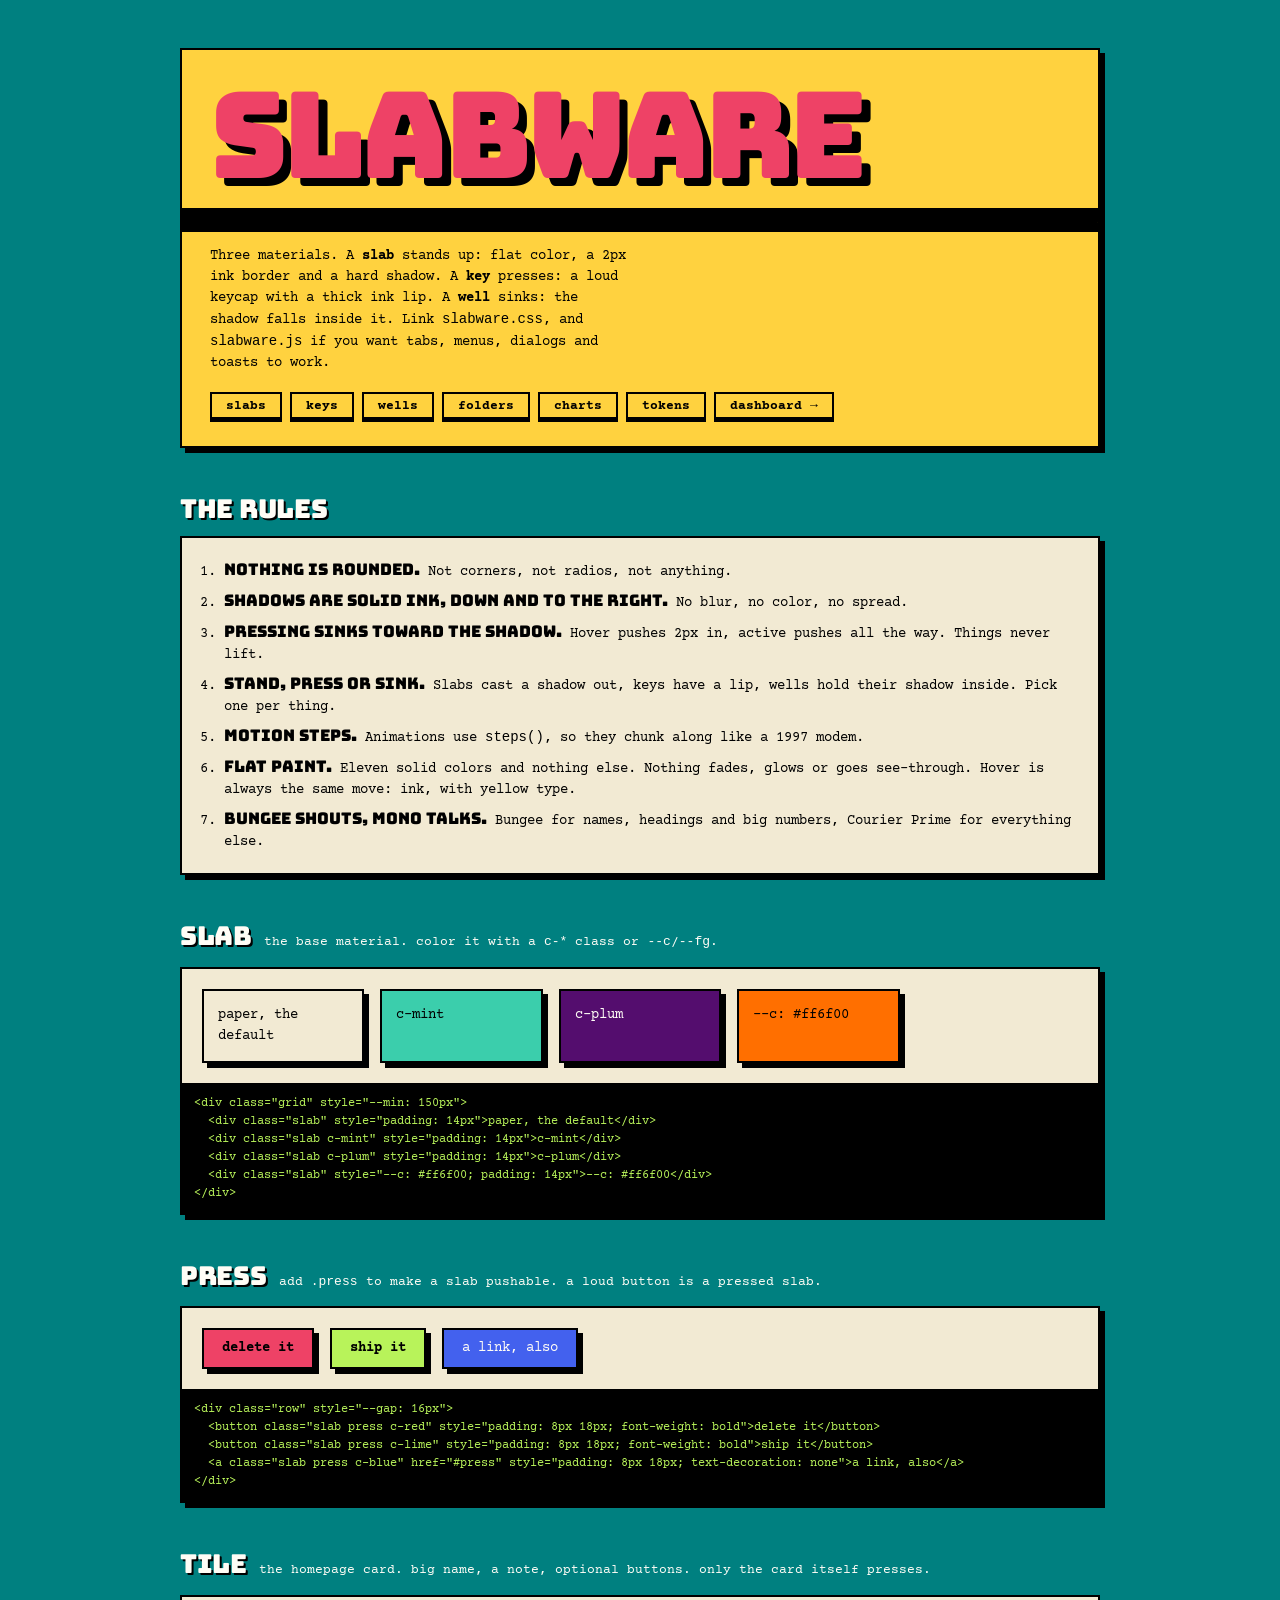
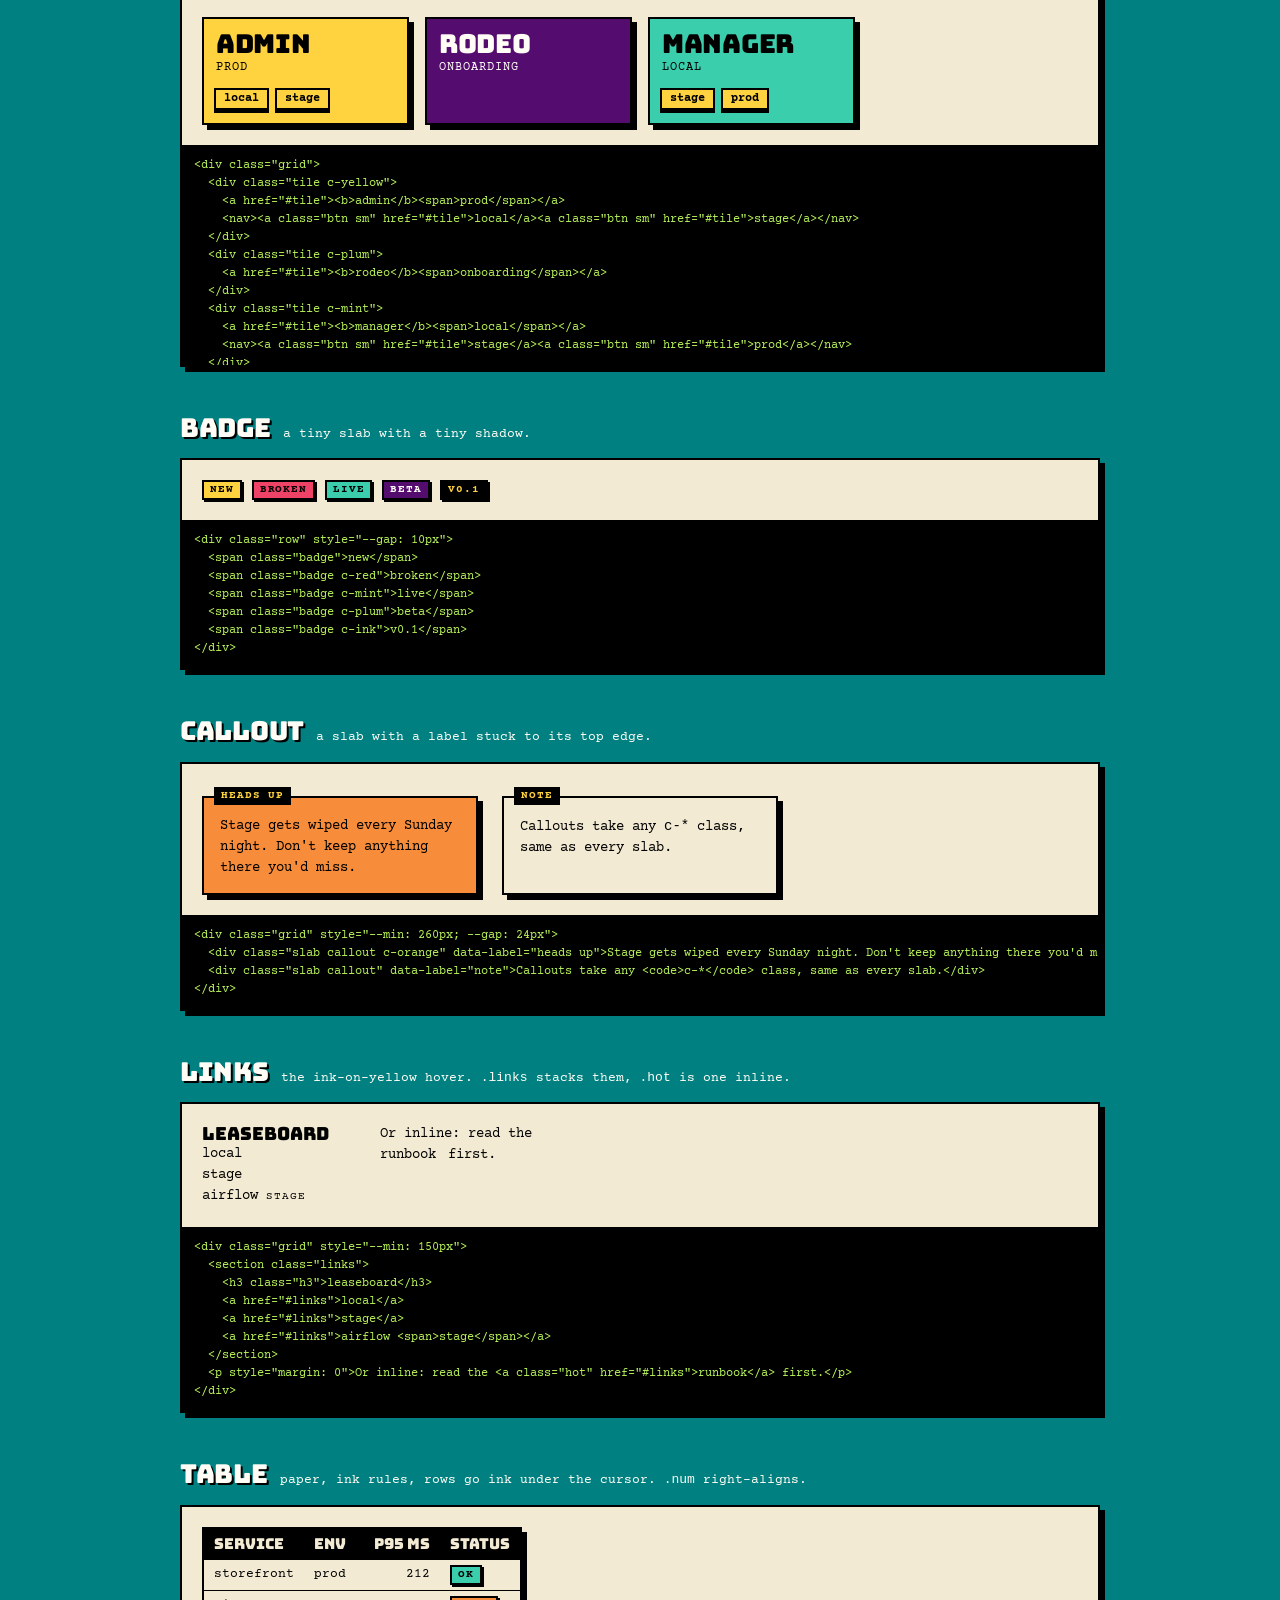
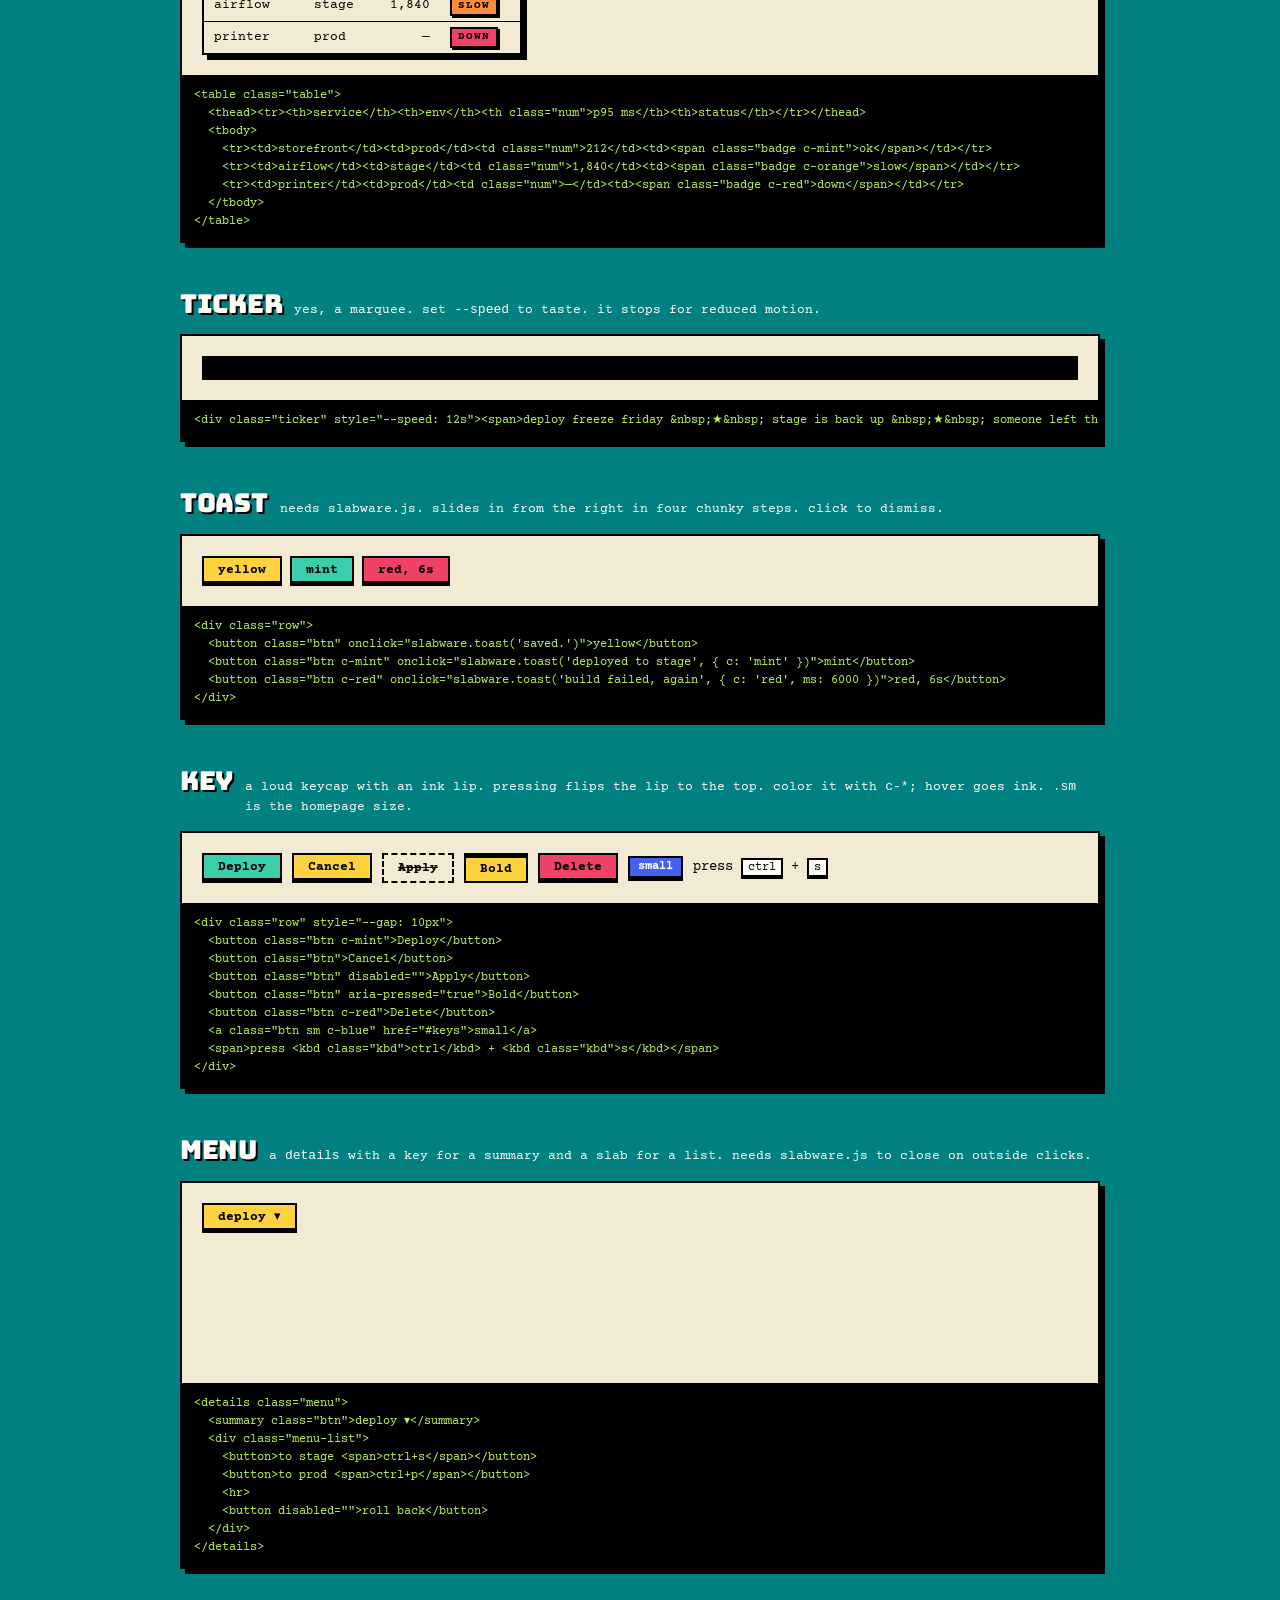
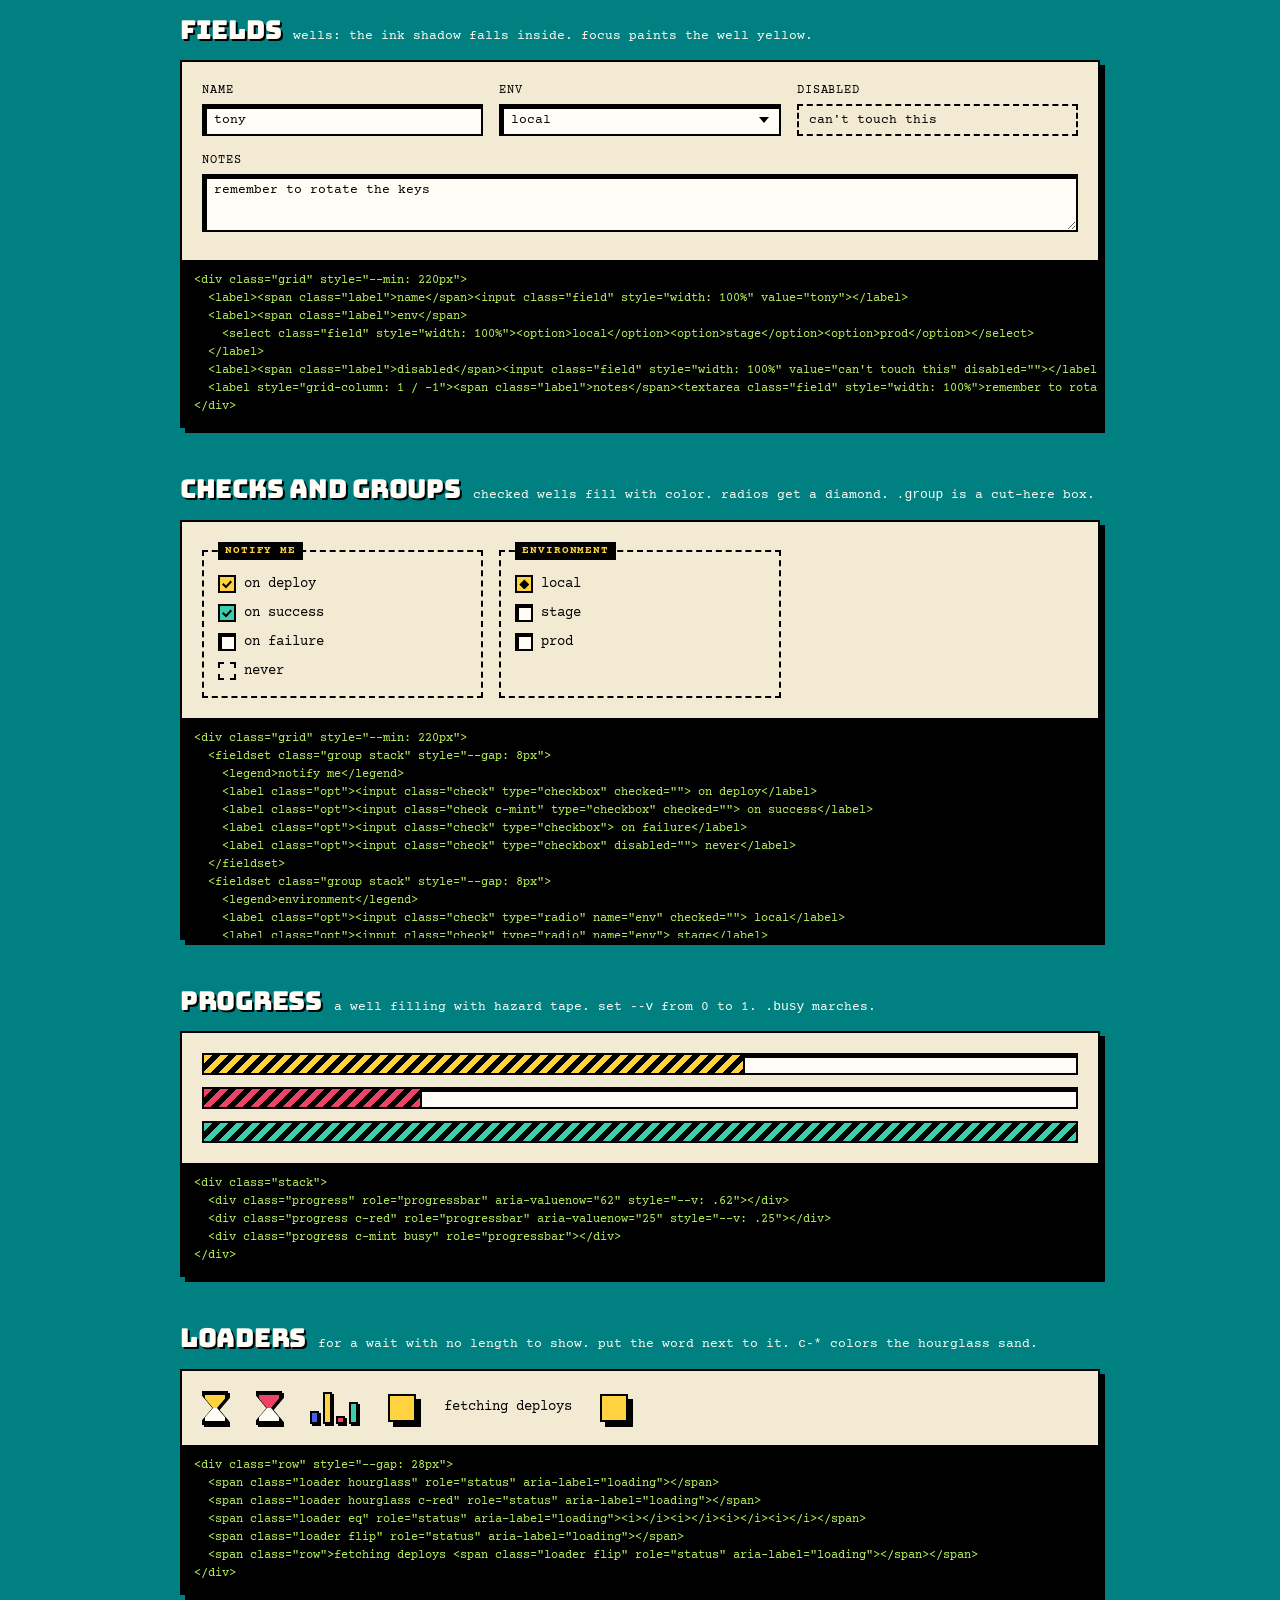
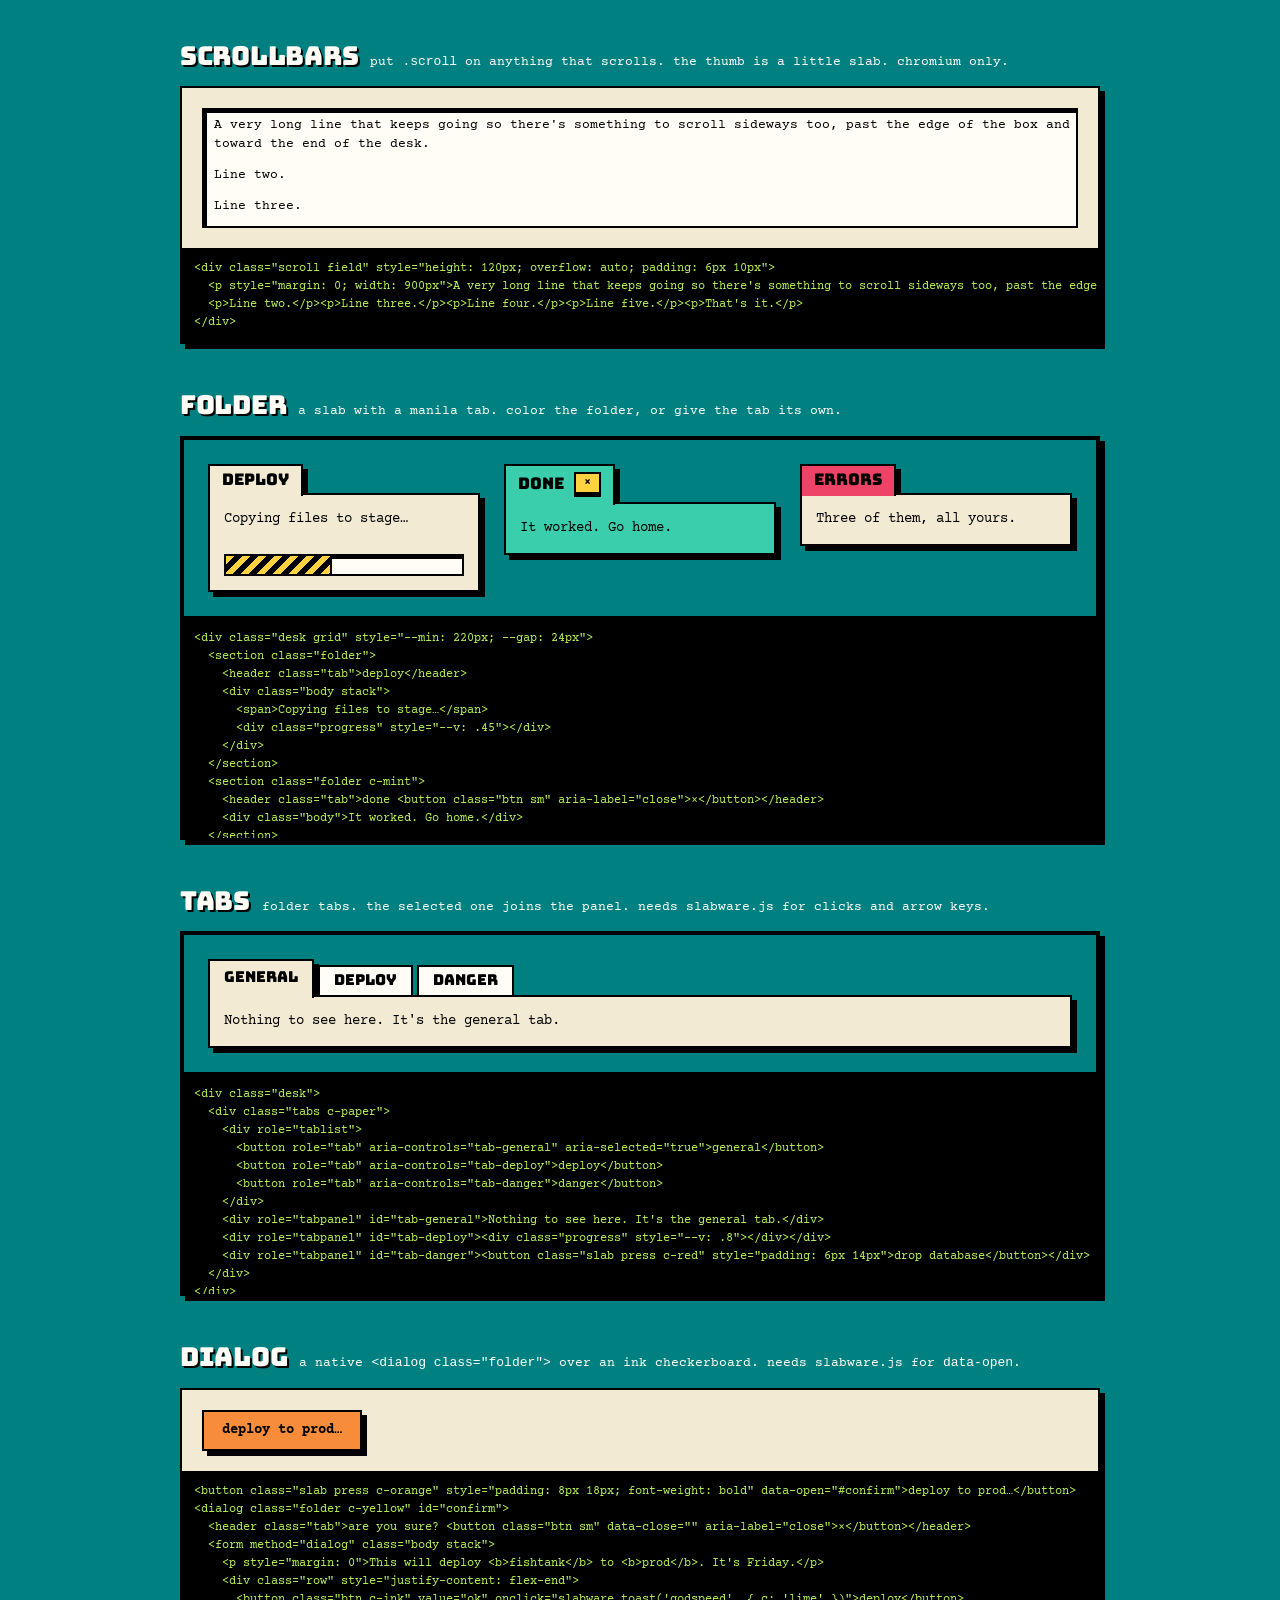
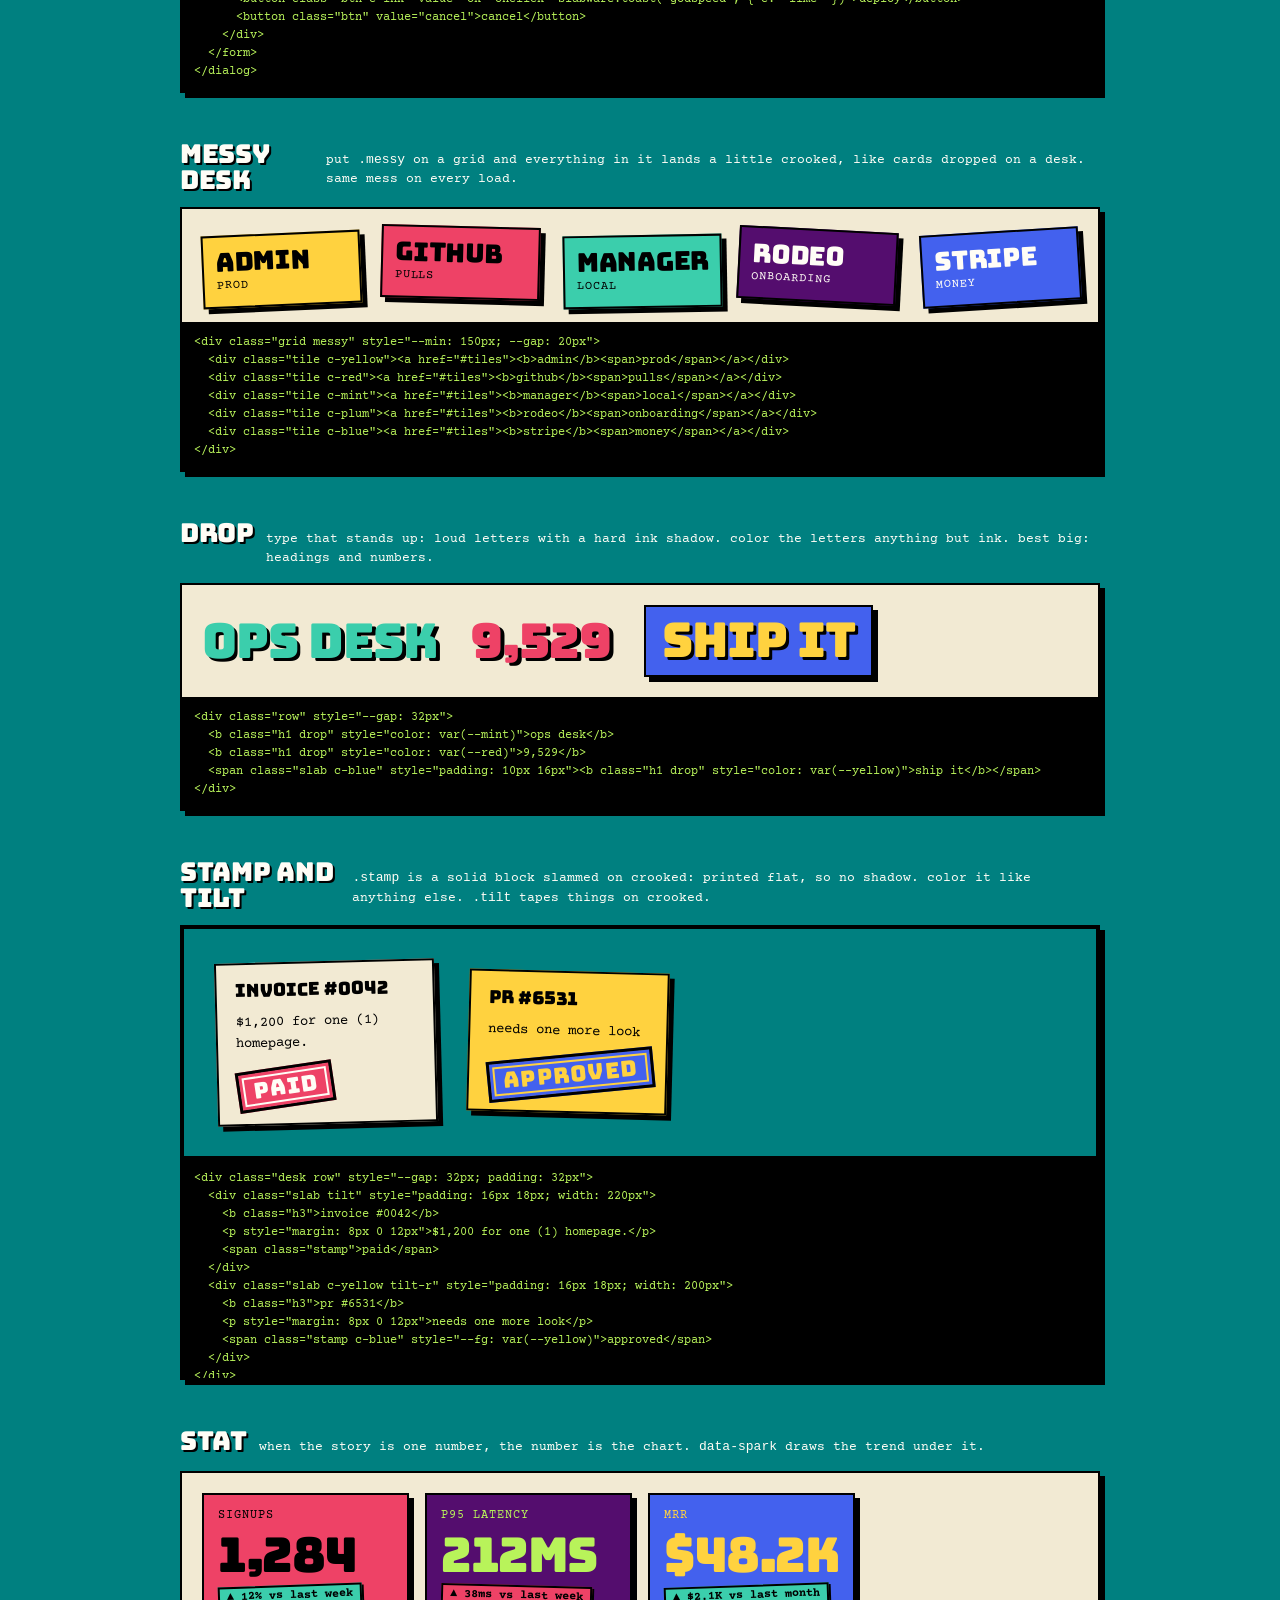
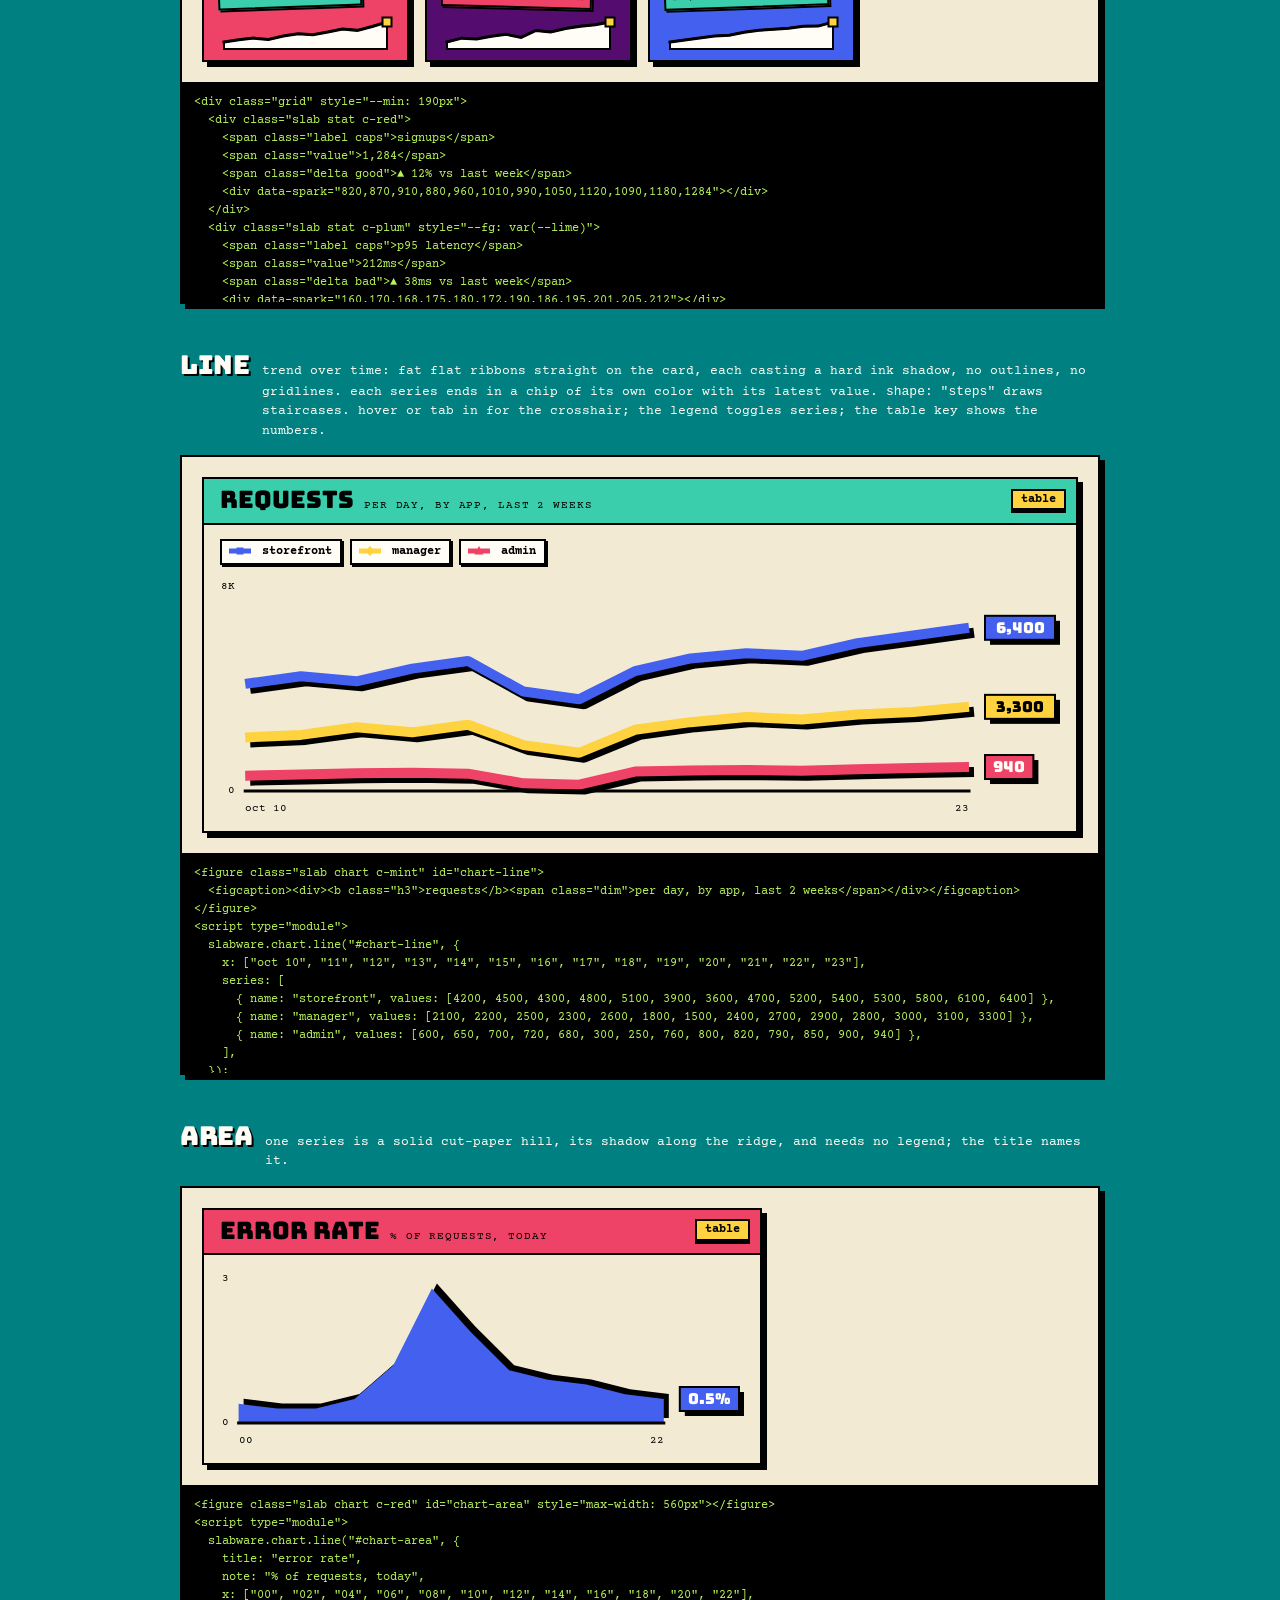
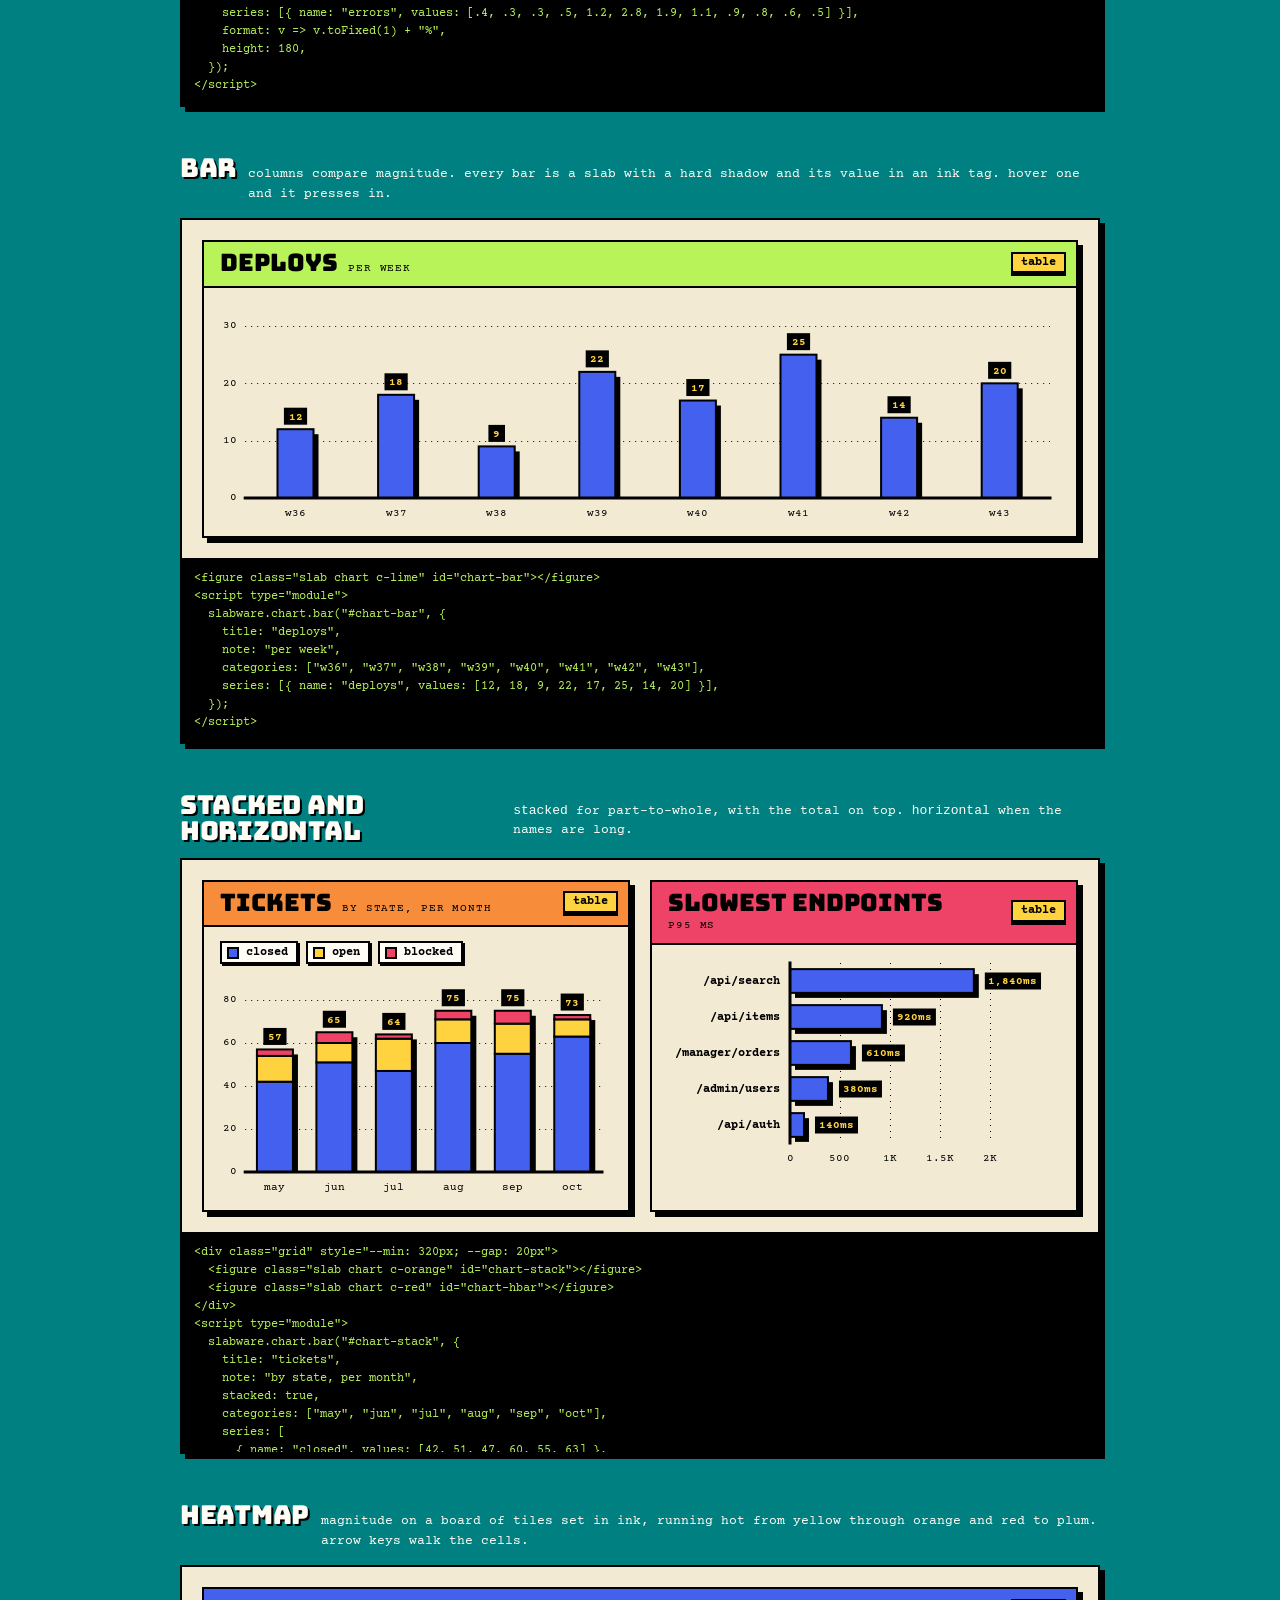
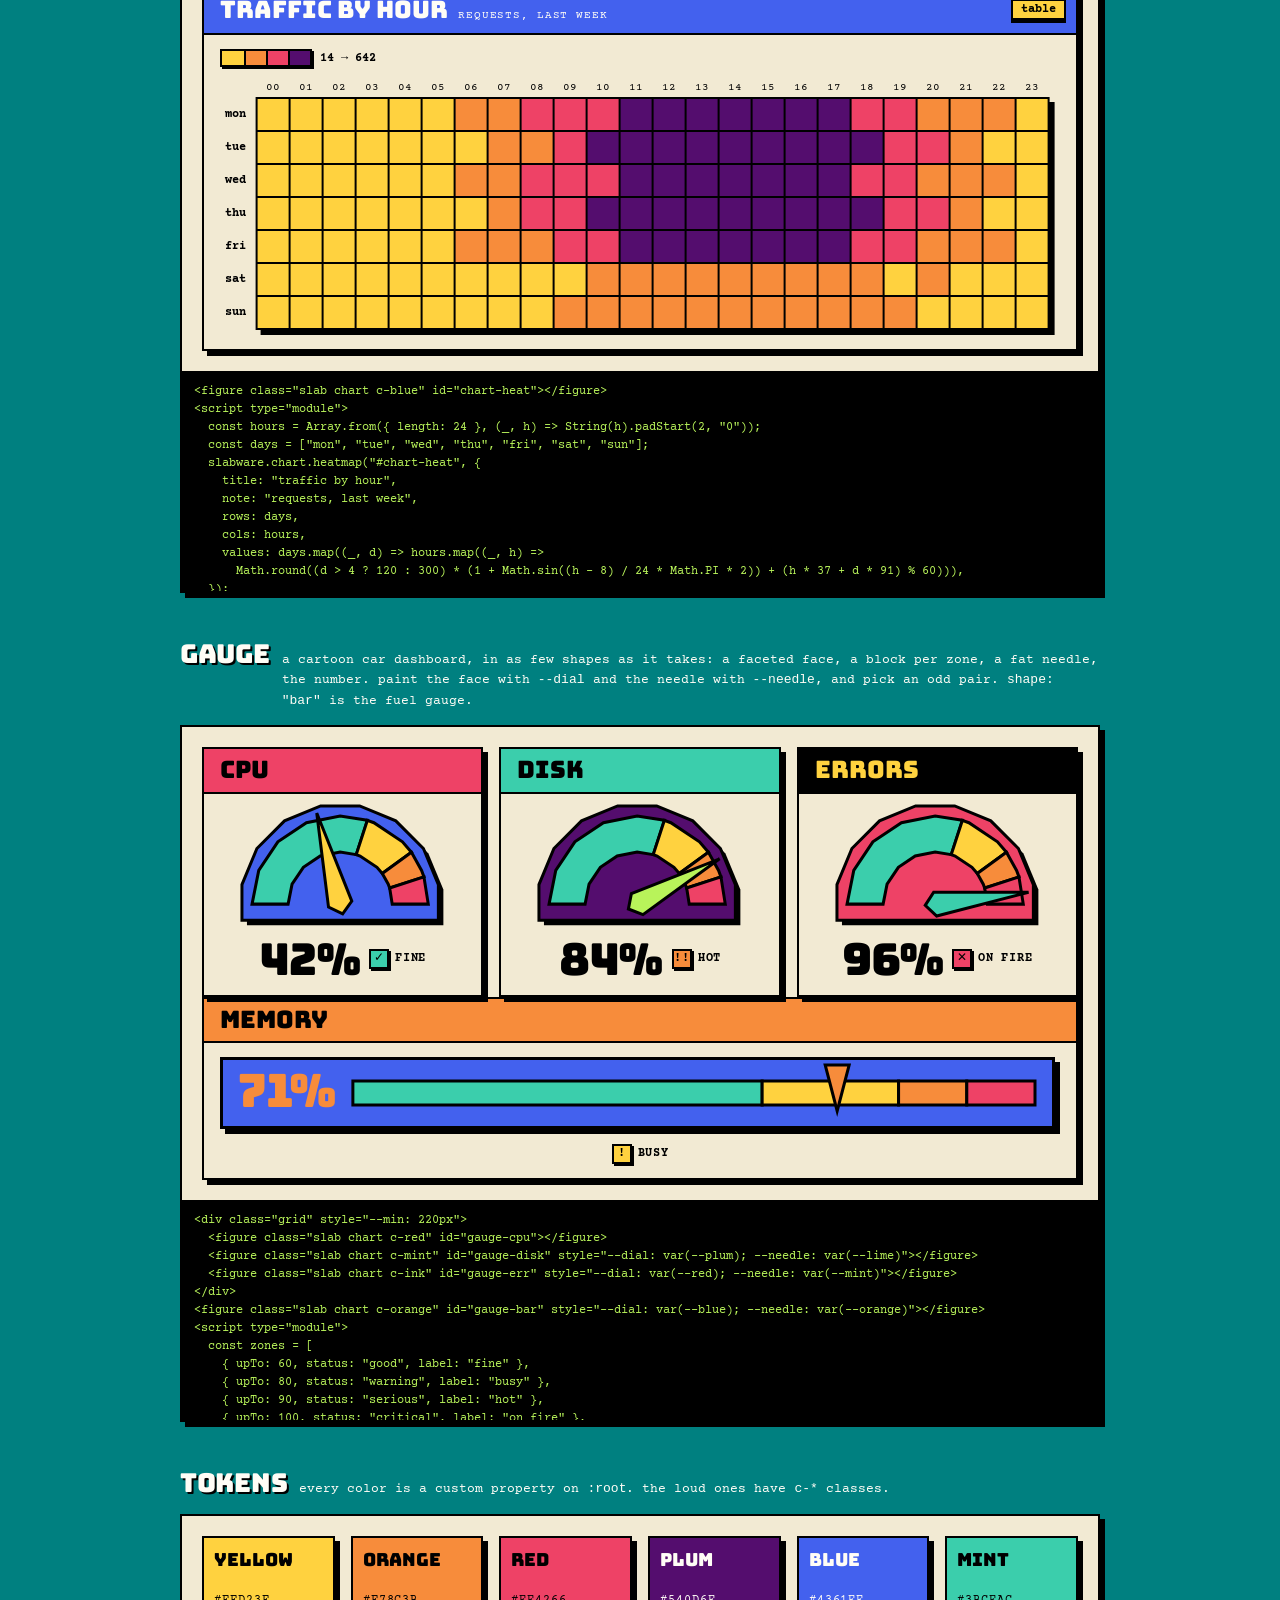
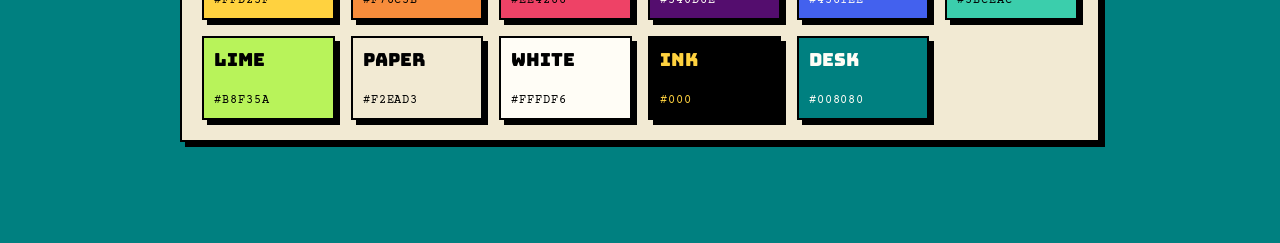
==== commit 0acd970e: "Add hourglass, equalizer and flip loaders Three .loader variants for waits with no length to show, a" ====
--- a/index.html
+++ b/index.html
@@ -311,6 +311,22 @@
             <div class="progress" role="progressbar" aria-valuenow="62" style="--v: .62"></div>
             <div class="progress c-red" role="progressbar" aria-valuenow="25" style="--v: .25"></div>
             <div class="progress c-mint busy" role="progressbar"></div>
+          </div>
+        </div>
+        <pre></pre>
+      </div>
+    </section>
+
+    <section class="spec">
+      <header><h2 class="h2">loaders</h2><p>for a wait with no length to show. put the word next to it. <code>c-*</code> colors the hourglass sand.</p></header>
+      <div class="sheet">
+        <div class="slab demo">
+          <div class="row" style="--gap: 28px">
+            <span class="loader hourglass" role="status" aria-label="loading"></span>
+            <span class="loader hourglass c-red" role="status" aria-label="loading"></span>
+            <span class="loader eq" role="status" aria-label="loading"><i></i><i></i><i></i><i></i></span>
+            <span class="loader flip" role="status" aria-label="loading"></span>
+            <span class="row">fetching deploys <span class="loader flip" role="status" aria-label="loading"></span></span>
           </div>
         </div>
         <pre></pre>
--- a/slabware.css
+++ b/slabware.css
@@ -482,6 +482,89 @@
 @keyframes sw-march { to { background-position: 16px 0; } }
 
 
+/* ---------- loaders: for waits with no length to show ---------- */
+
+.loader { display: inline-block; flex: none; vertical-align: middle; }
+
+/* the 1997 wait cursor. sand drains in four steps, then the glass tips over. the shadow
+   is a hard drop-shadow on the loader, so it stays down and to the right as the glass turns.
+   c-* colors the sand */
+@property --sand { syntax: "<percentage>"; inherits: true; initial-value: 0%; }
+.hourglass {
+  --c: var(--yellow);
+  --glass: polygon(0 0, 100% 0, 100% 14%, 60% 50%, 100% 86%, 100% 100%, 0 100%, 0 86%, 40% 50%, 0 14%);
+  position: relative;
+  width: 26px;
+  height: 34px;
+  filter: drop-shadow(var(--drop-sm) var(--drop-sm) 0 var(--ink));
+}
+.hourglass::before, .hourglass::after {
+  --c: inherit;
+  content: "";
+  position: absolute;
+  inset: 0;
+  clip-path: var(--glass);
+  animation: sw-glass 1.8s steps(1, end) infinite;
+}
+.hourglass::before { background: var(--ink); }
+.hourglass::after {
+  inset: 4px 3px;
+  background: linear-gradient(var(--white) 0 calc(var(--sand) / 2), var(--c) 0 50%,
+                              var(--white) 0 calc(100% - var(--sand) / 2), var(--c) 0);
+}
+@keyframes sw-glass {
+  0% { --sand: 0%; rotate: 0deg; }
+  16% { --sand: 25%; }
+  32% { --sand: 50%; }
+  48% { --sand: 75%; }
+  64% { --sand: 100%; rotate: 0deg; }
+  82%, 100% { --sand: 100%; rotate: 90deg; }
+}
+
+/* a hi-fi's display: four bars in the series colors, jumping between heights */
+.eq { display: inline-flex; align-items: flex-end; gap: 4px; height: 32px; padding-right: var(--drop-sm); }
+.eq > i {
+  width: 9px;
+  background: var(--c);
+  border: var(--line) solid var(--ink);
+  box-shadow: var(--drop-sm) var(--drop-sm) 0 var(--ink);
+  animation: sw-eq .9s steps(1, end) infinite;
+}
+.eq > i:nth-child(1) { --c: var(--viz-1); height: 40%; }
+.eq > i:nth-child(2) { --c: var(--viz-2); height: 100%; animation-delay: -.45s; }
+.eq > i:nth-child(3) { --c: var(--viz-3); height: 25%; animation-delay: -.225s; }
+.eq > i:nth-child(4) { --c: var(--viz-4); height: 70%; animation-delay: -.675s; }
+@keyframes sw-eq { 0% { height: 40%; } 25% { height: 100%; } 50% { height: 25%; } 75% { height: 70%; } }
+
+/* a card turning over and over: it narrows to its ink edge and lands on a new loud face */
+.flip {
+  width: 28px;
+  height: 28px;
+  background: var(--yellow);
+  border: var(--line) solid var(--ink);
+  box-shadow: var(--drop) var(--drop) 0 var(--ink);
+  animation: sw-flip 1.6s steps(1, end) infinite;
+}
+@keyframes sw-flip {
+  0%  { scale: 1 1;   background: var(--yellow); }
+  14% { scale: .5 1;  background: var(--yellow); }
+  18% { scale: .12 1; background: var(--ink); }
+  21% { scale: .5 1;  background: var(--red); }
+  25% { scale: 1 1;   background: var(--red); }
+  39% { scale: .5 1;  background: var(--red); }
+  43% { scale: .12 1; background: var(--ink); }
+  46% { scale: .5 1;  background: var(--blue); }
+  50% { scale: 1 1;   background: var(--blue); }
+  64% { scale: .5 1;  background: var(--blue); }
+  68% { scale: .12 1; background: var(--ink); }
+  71% { scale: .5 1;  background: var(--mint); }
+  75% { scale: 1 1;   background: var(--mint); }
+  89% { scale: .5 1;  background: var(--mint); }
+  93% { scale: .12 1; background: var(--ink); }
+  96% { scale: .5 1;  background: var(--yellow); }
+}
+
+
 /* ---------- dialogs: a folder over a dithered desk ---------- */
 
 dialog.folder {
@@ -701,5 +784,6 @@
 .c-ink    { --c: var(--ink);    --fg: var(--yellow); }
 
 @media (prefers-reduced-motion: reduce) {
-  .ticker > *, .progress.busy::before, .toast, dialog.folder { animation: none; }
-}
+  .ticker > *, .progress.busy::before, .toast, dialog.folder,
+  .hourglass::before, .hourglass::after, .eq > i, .flip { animation: none; }
+}
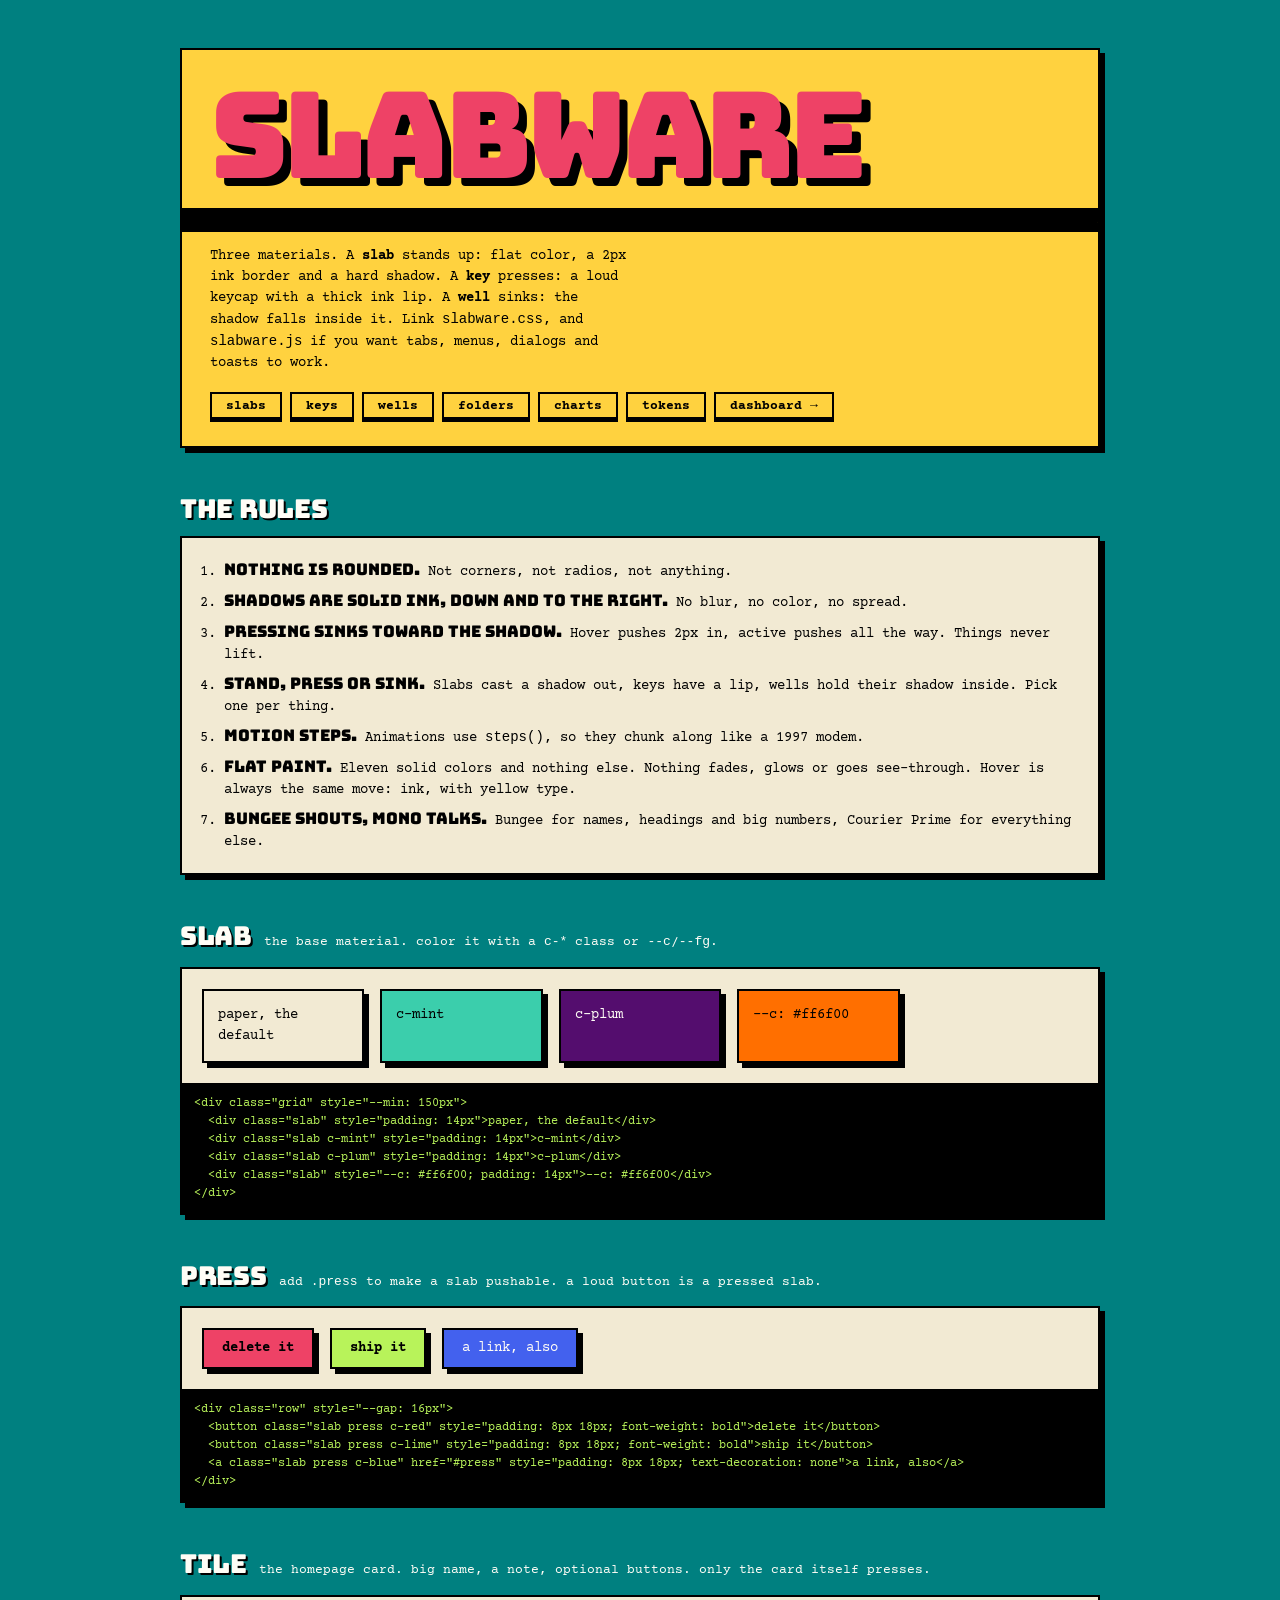
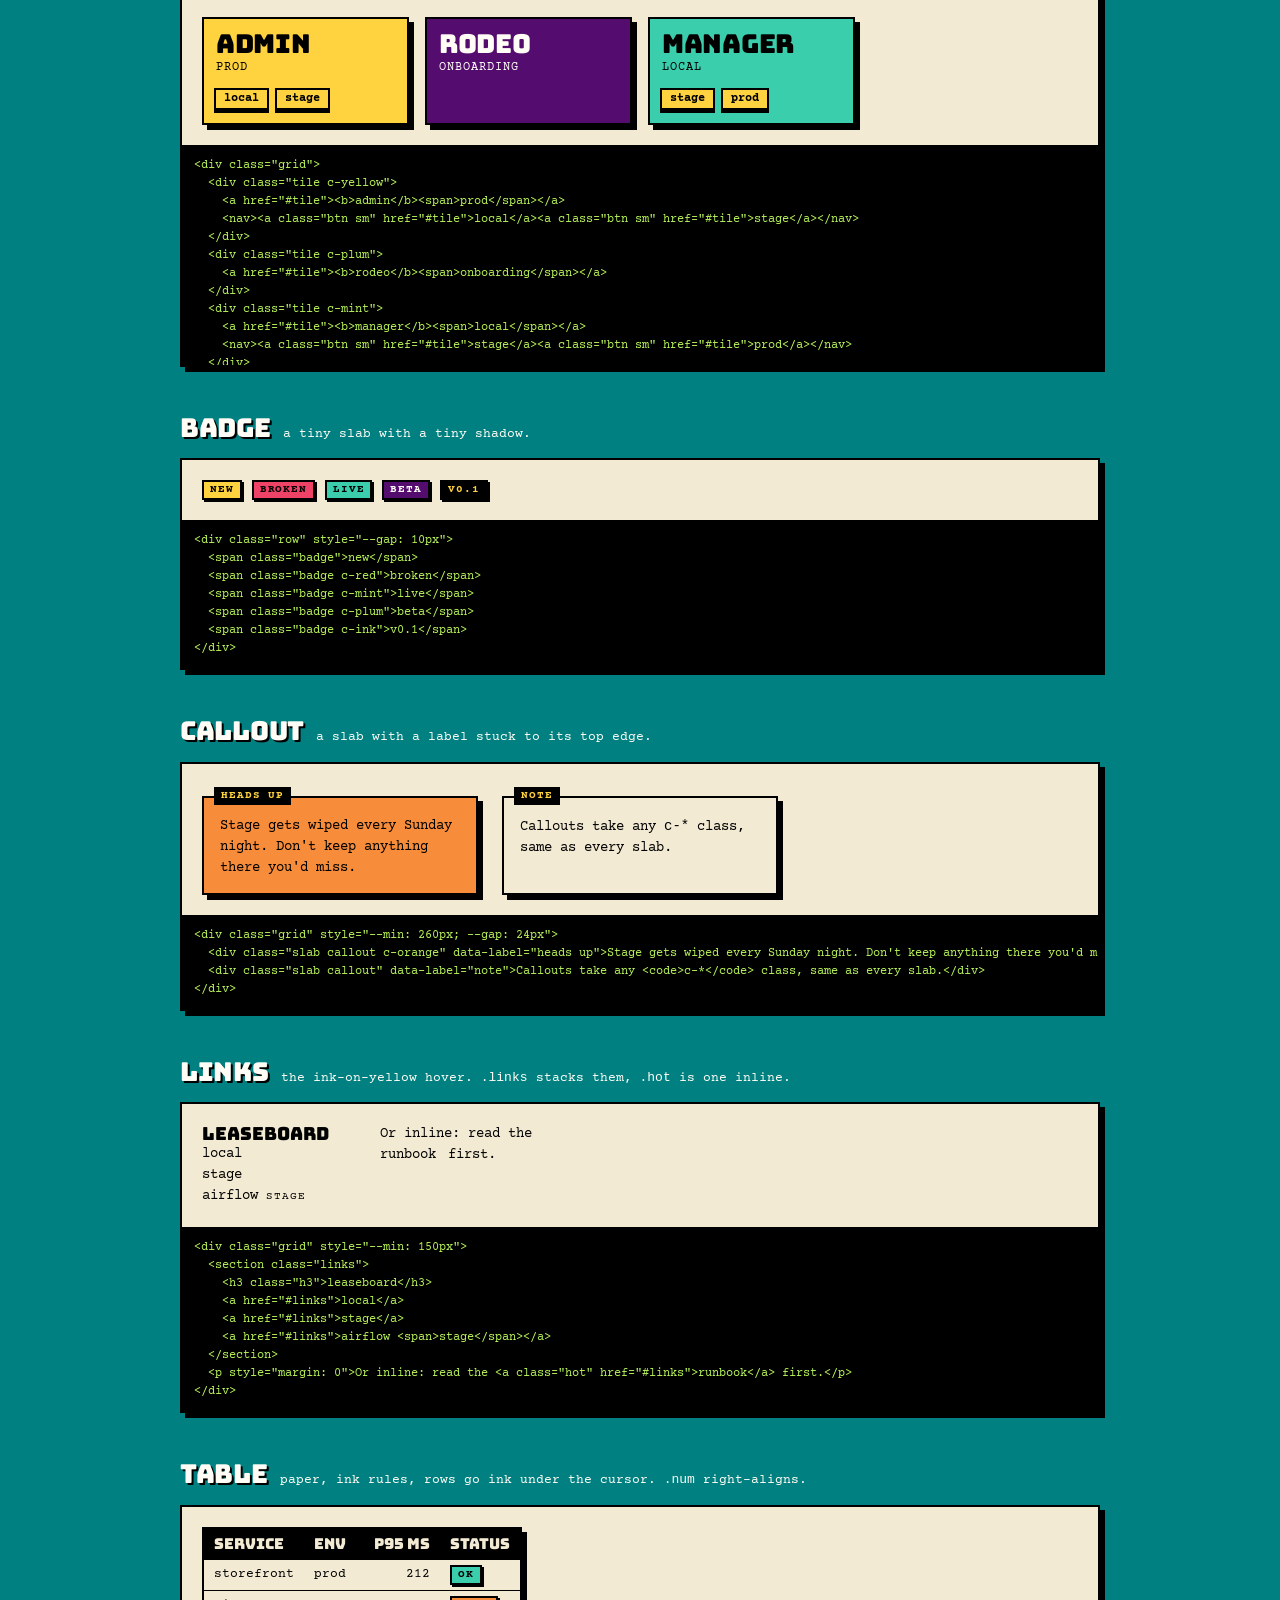
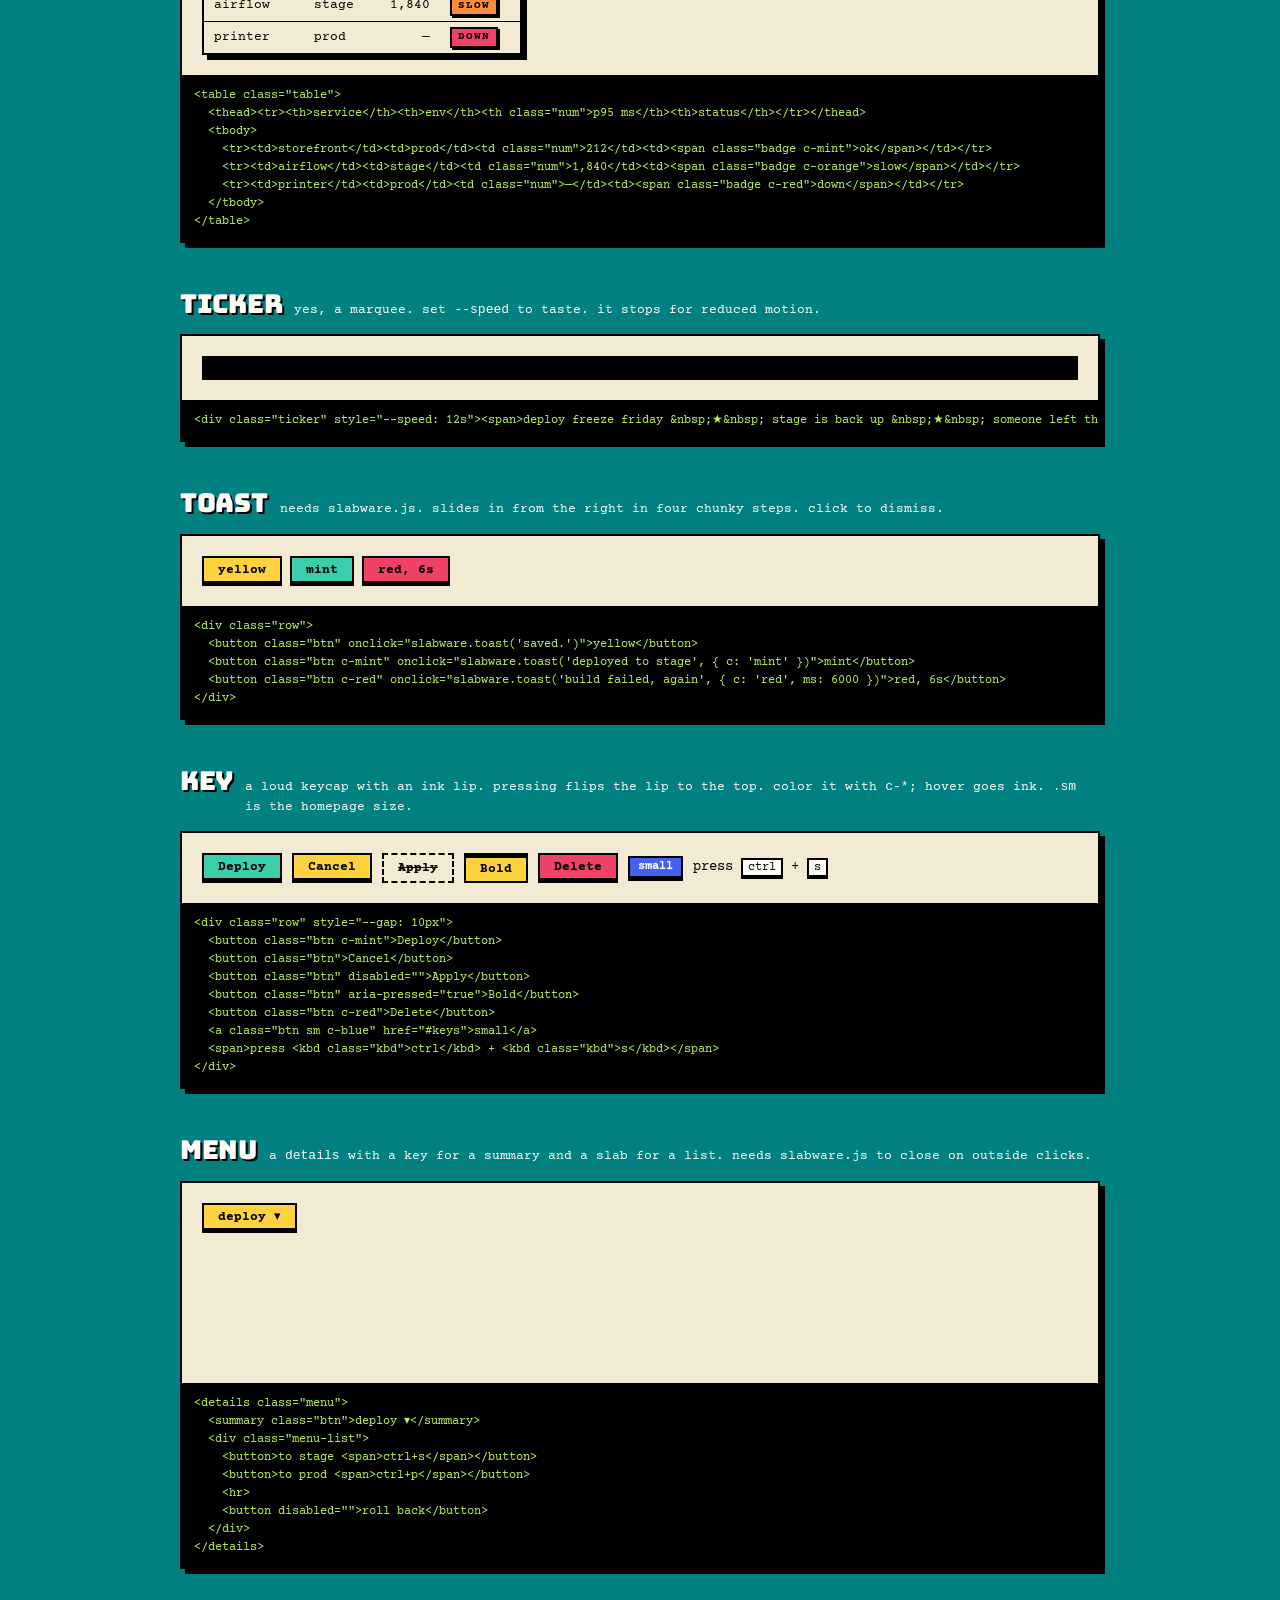
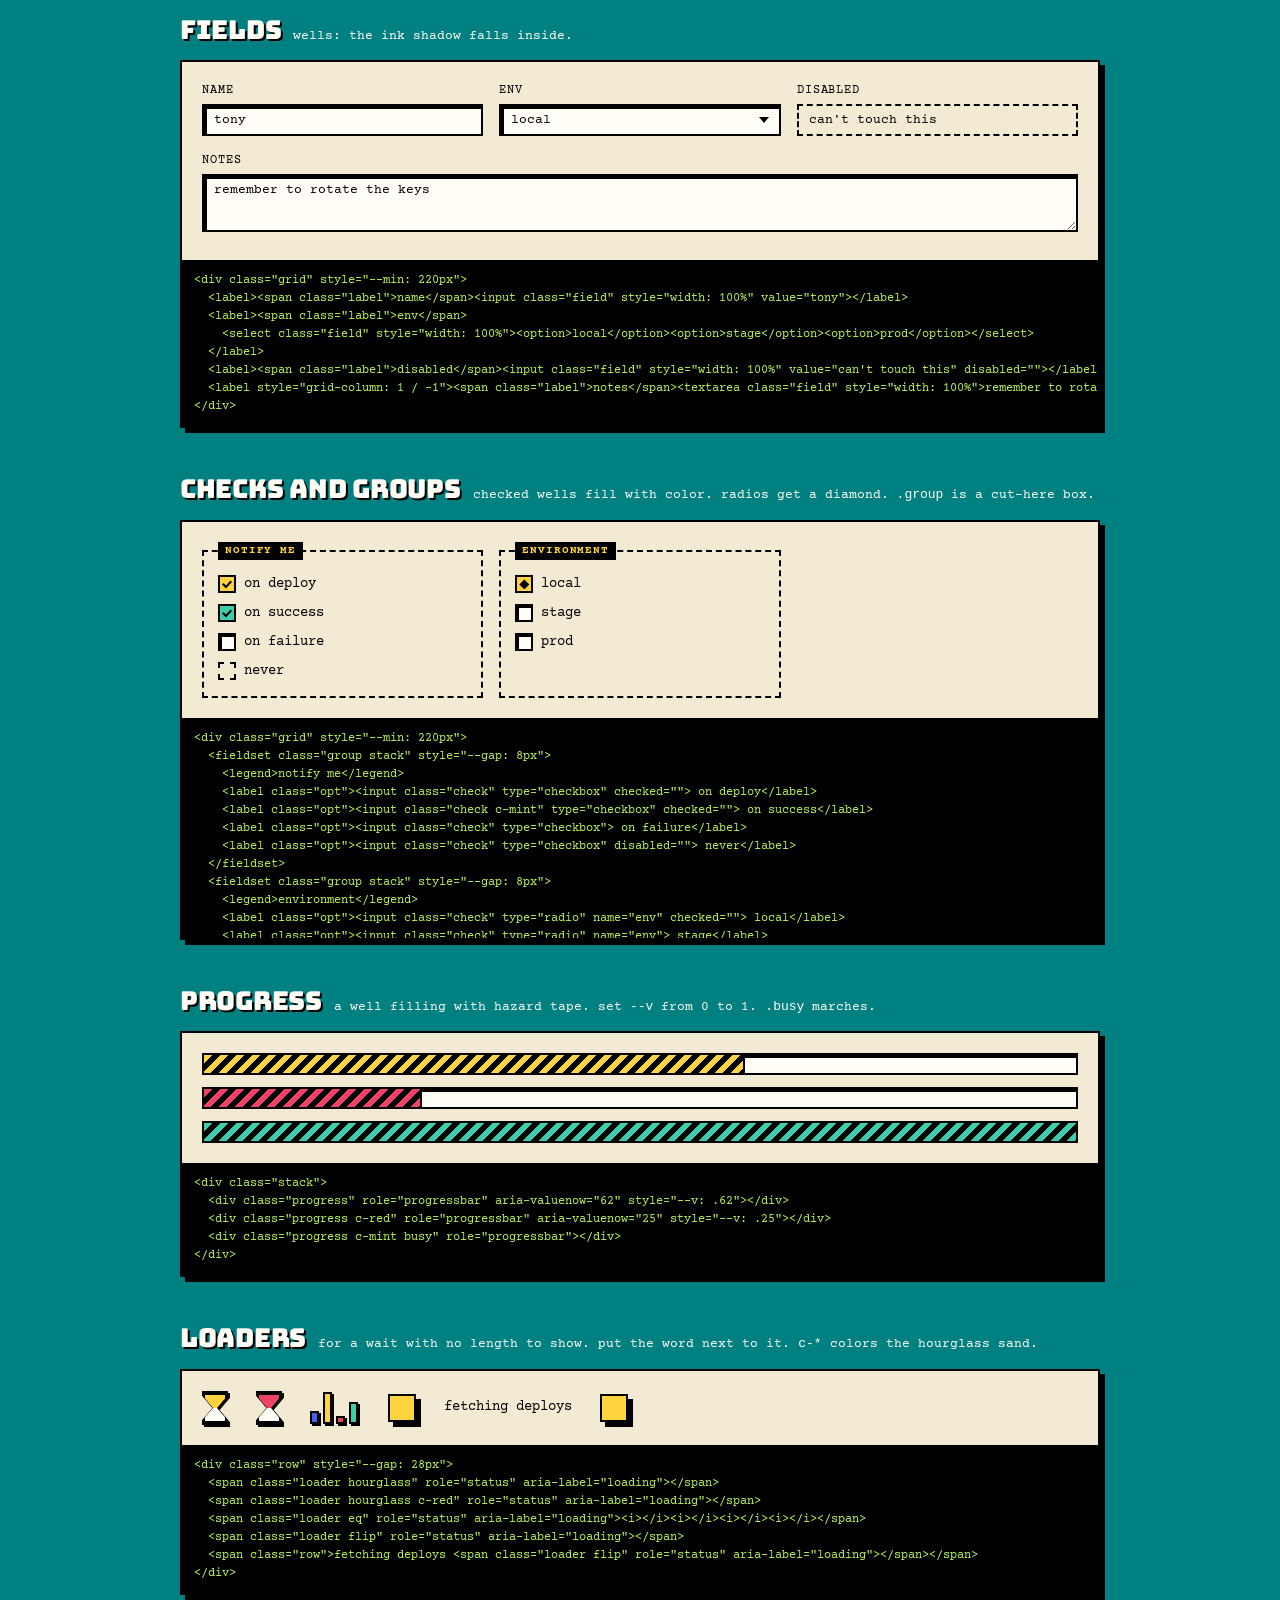
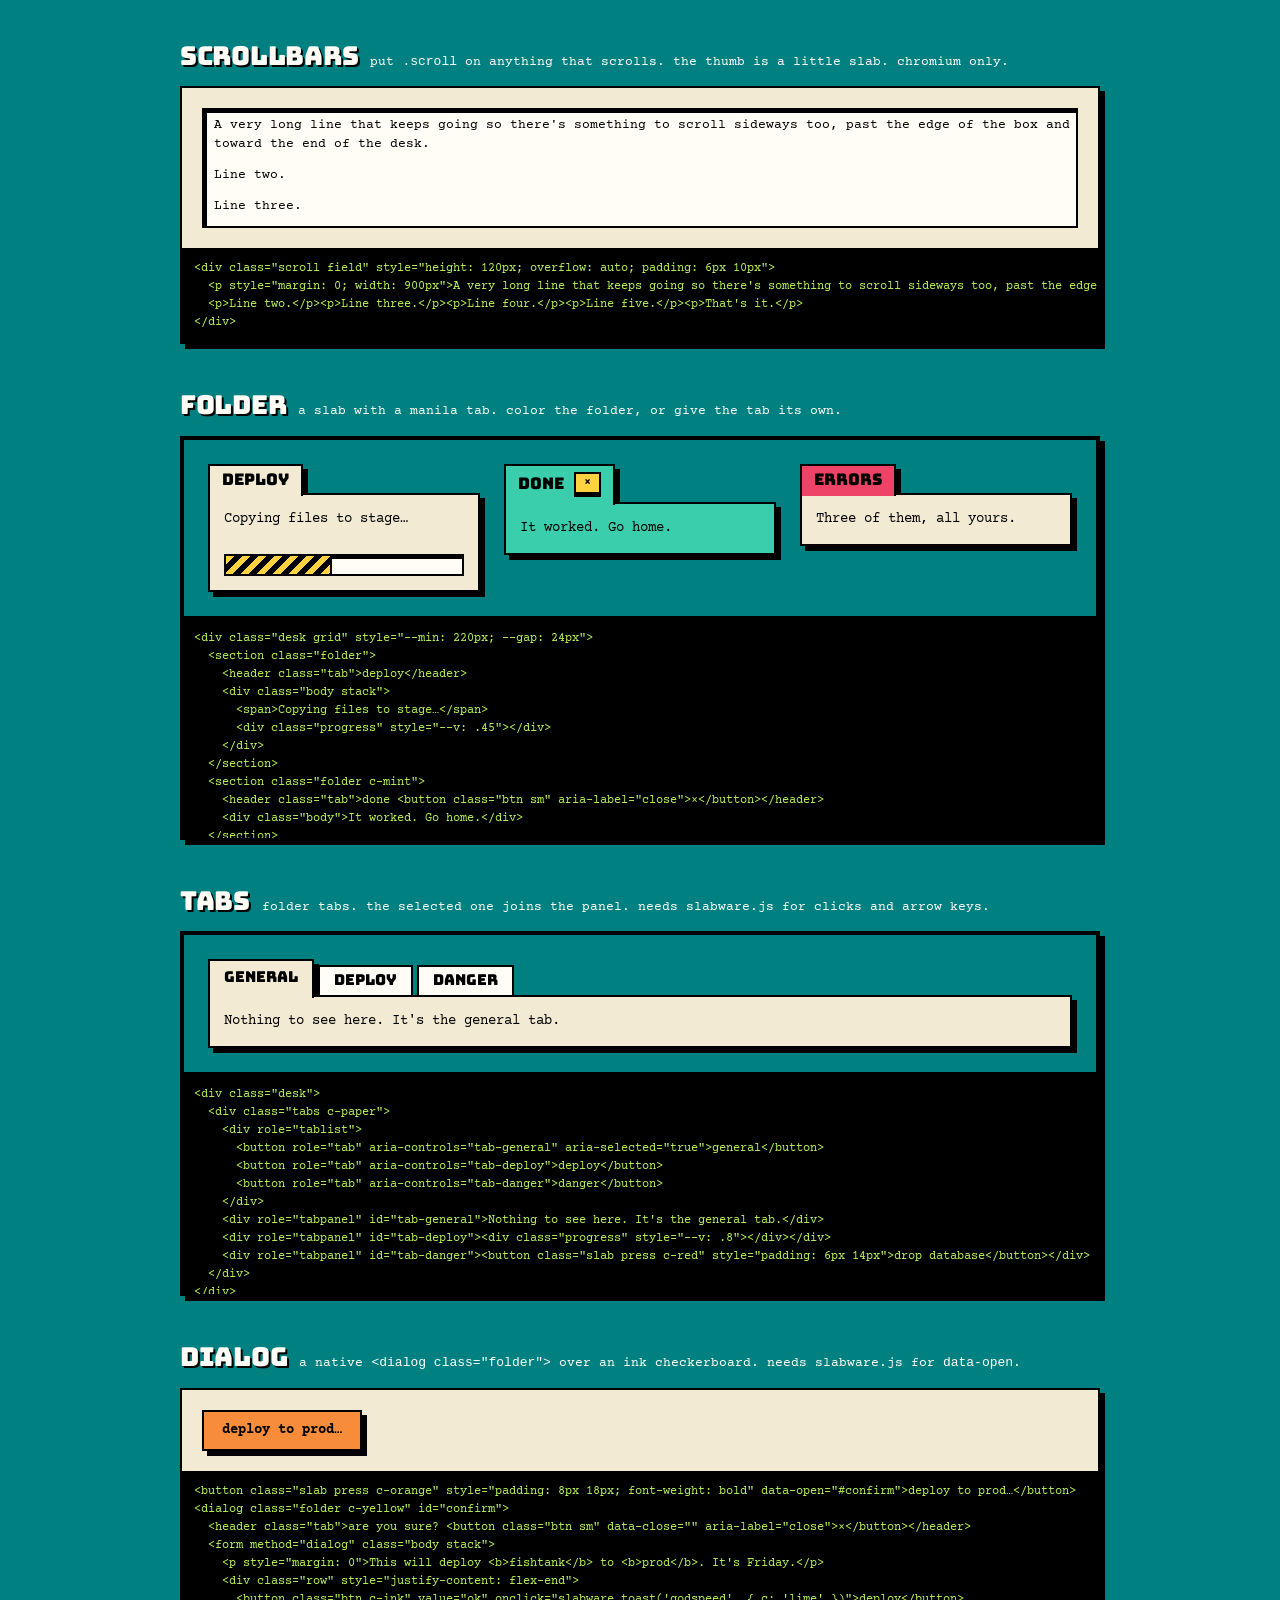
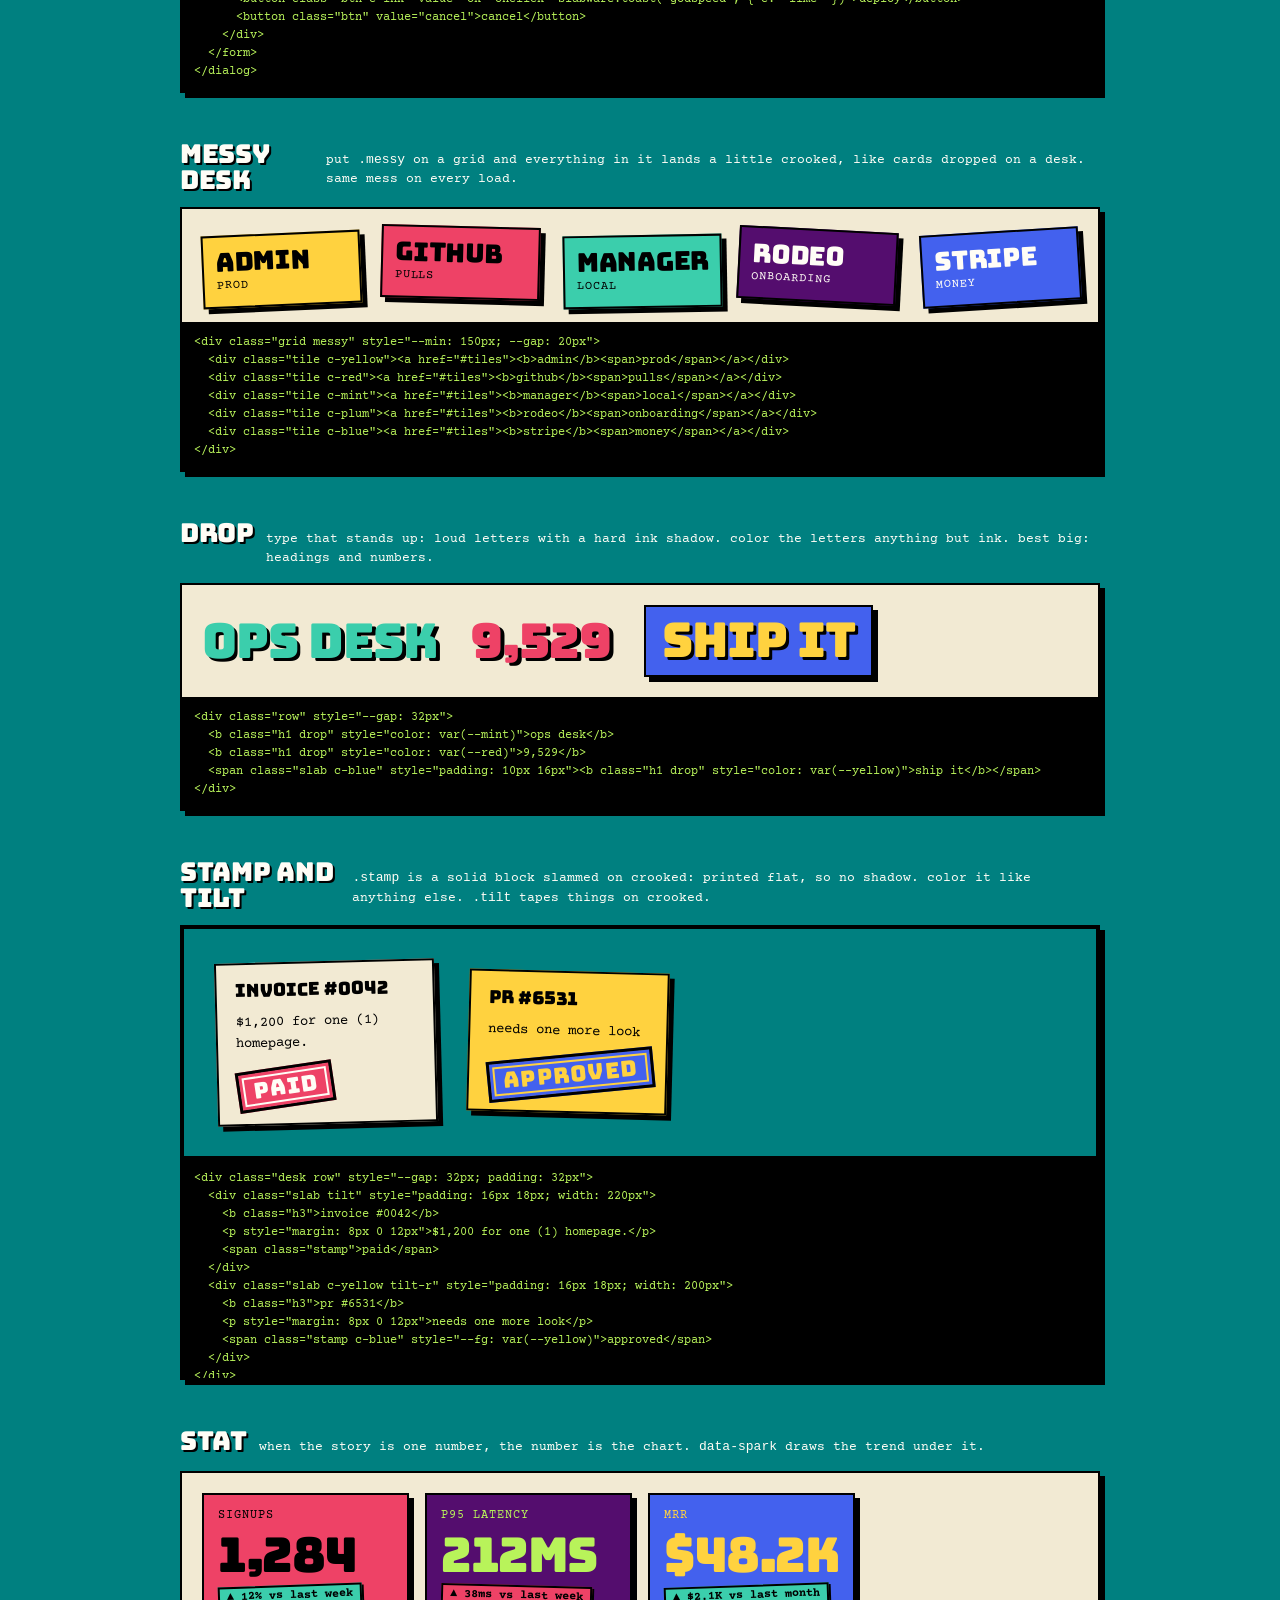
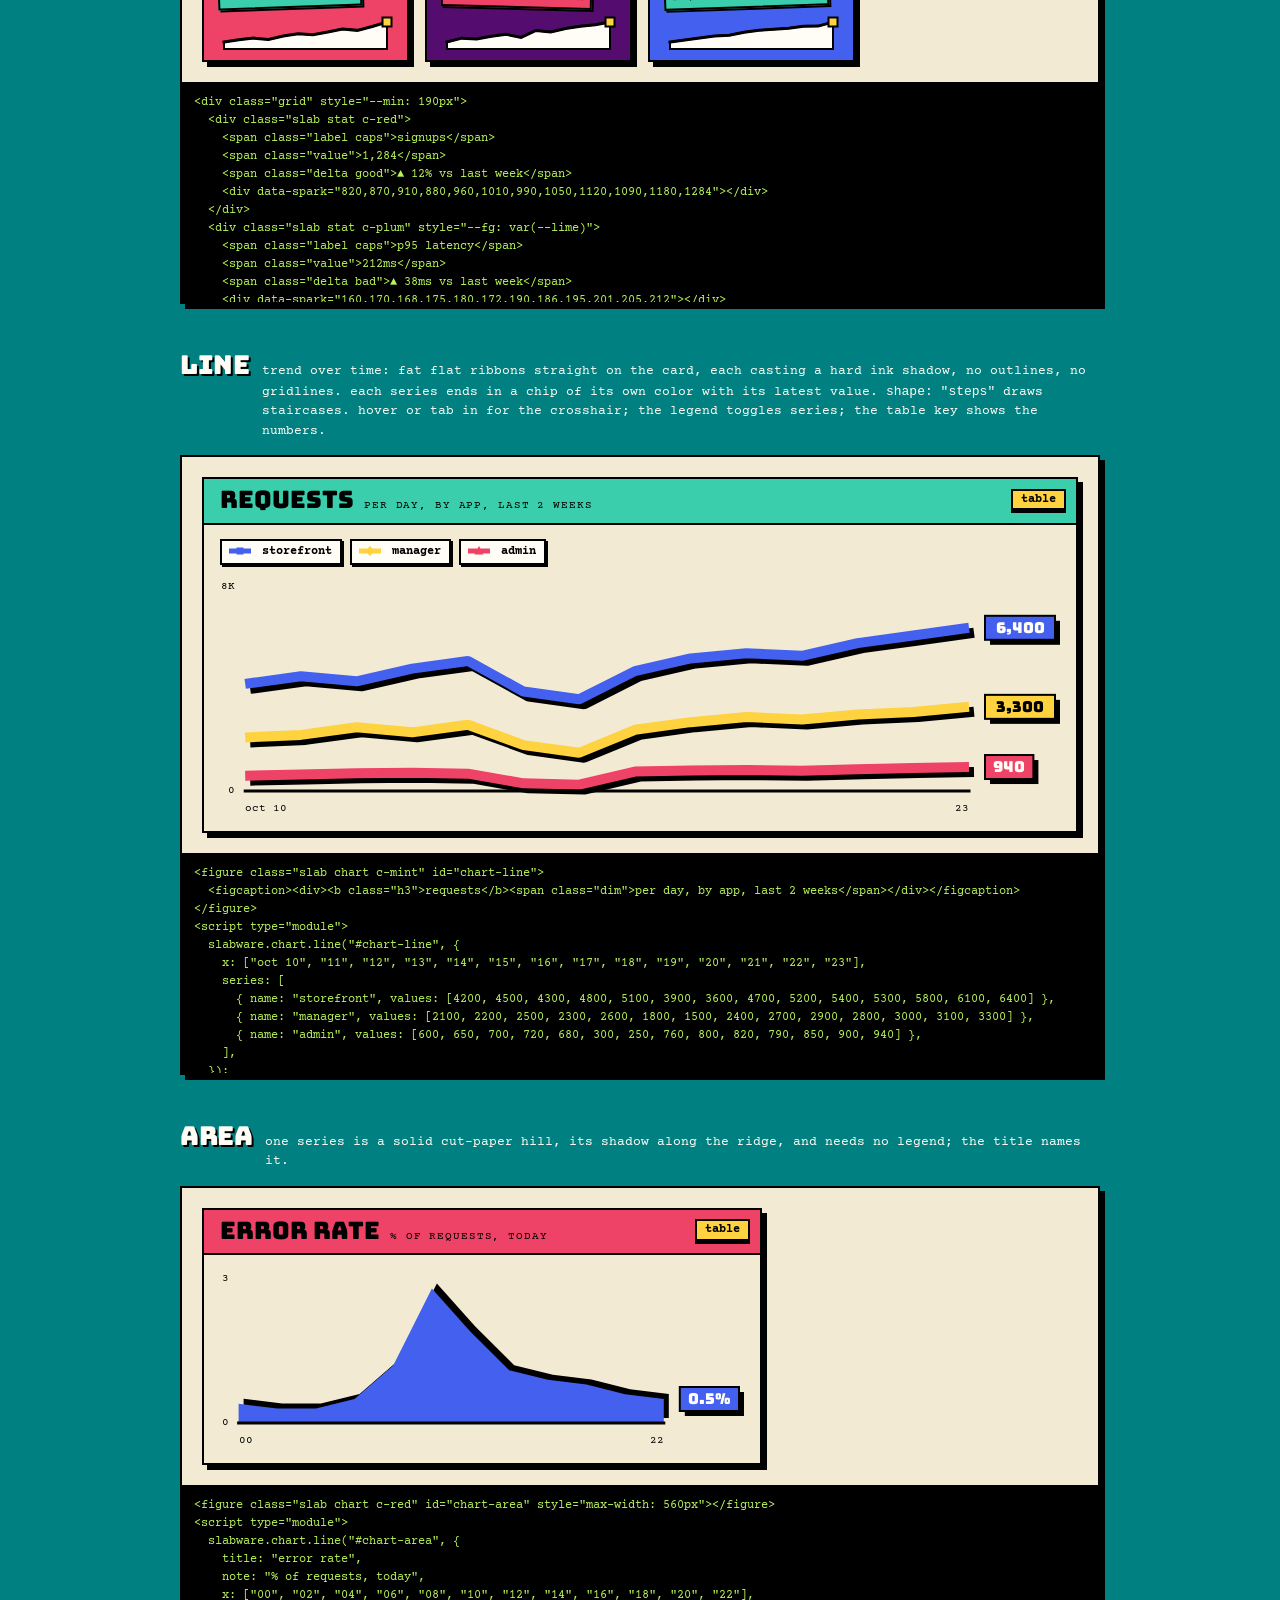
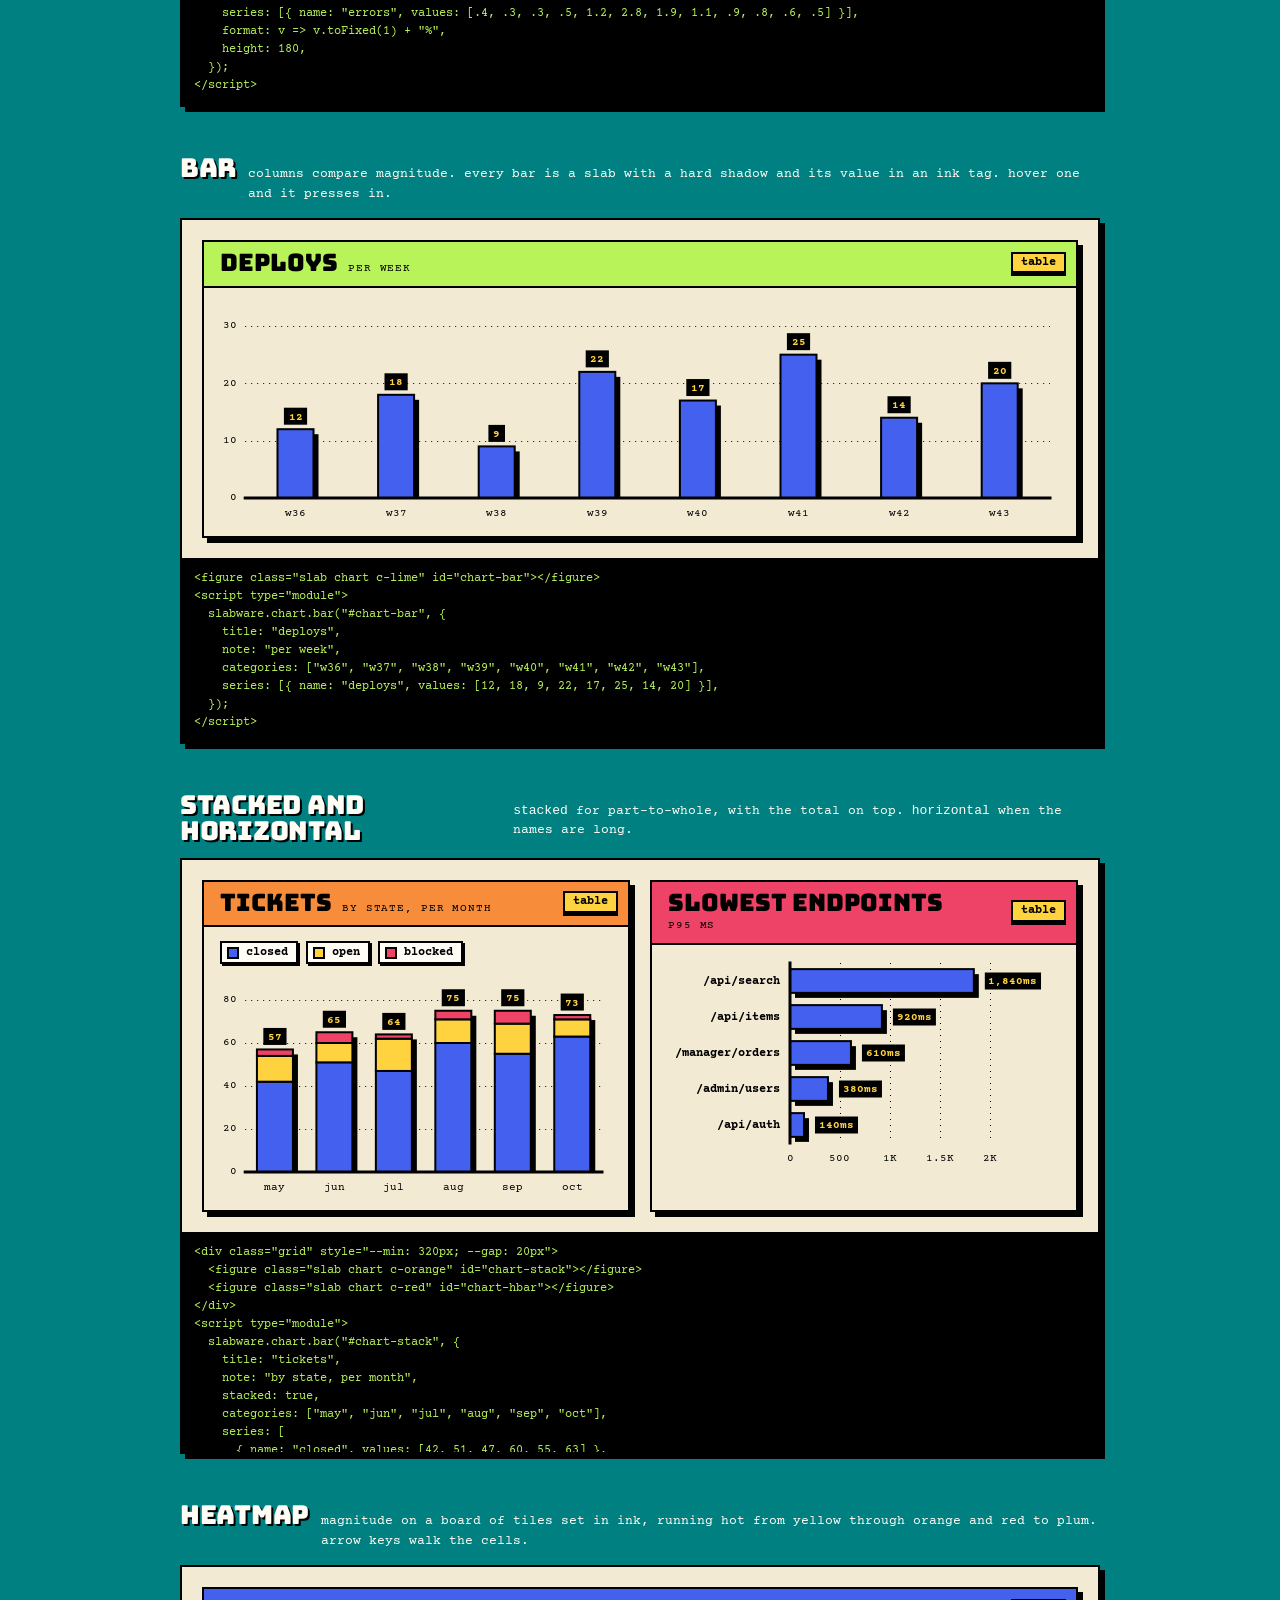
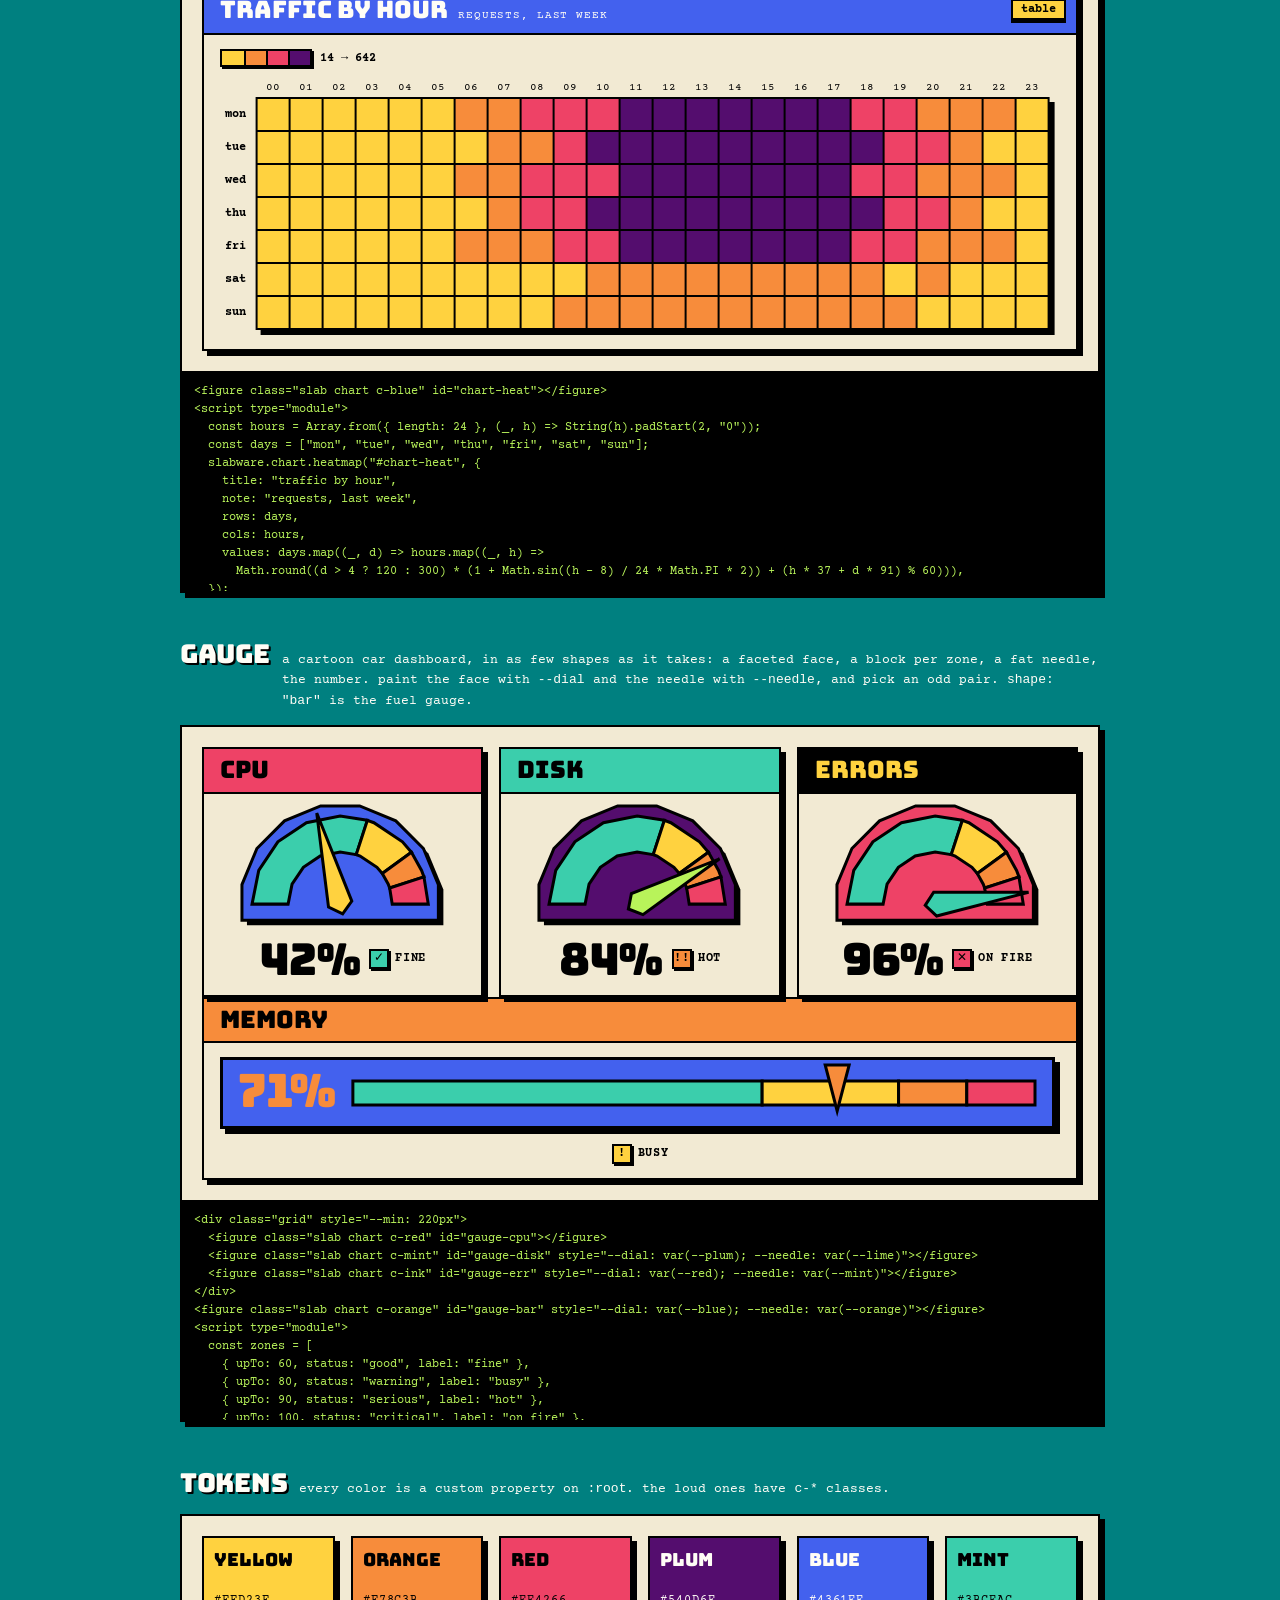
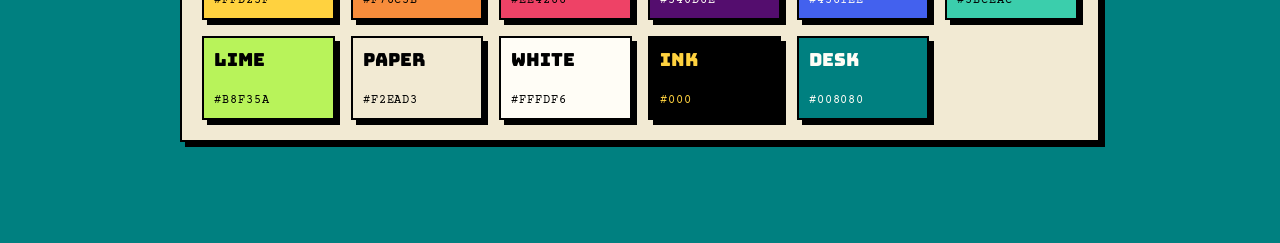
==== commit c4cf3fbb: "Drop yellow focus background from fields Co-Authored-By: Claude Opus 5.5 <noreply@anthropic.com>" ====
--- a/index.html
+++ b/index.html
@@ -263,7 +263,7 @@
     <!-- ============ WELLS ============ -->
 
     <section class="spec" id="wells">
-      <header><h2 class="h2">fields</h2><p>wells: the ink shadow falls inside. focus paints the well yellow.</p></header>
+      <header><h2 class="h2">fields</h2><p>wells: the ink shadow falls inside.</p></header>
       <div class="sheet">
         <div class="slab demo">
           <div class="grid" style="--min: 220px">
--- a/slabware.css
+++ b/slabware.css
@@ -411,7 +411,7 @@
 
 .label { display: block; margin-bottom: 4px; font-size: 12px; text-transform: uppercase; letter-spacing: .08em; }
 
-/* the hard shadow falls inside, top left, in solid ink. focus paints the well yellow */
+/* the hard shadow falls inside, top left, in solid ink */
 .field {
   font: 13px/1.4 var(--mono);
   color: var(--ink);
@@ -421,7 +421,6 @@
   border-radius: 0;
   box-shadow: inset 3px 3px 0 var(--ink);
 }
-.field:focus { background: var(--yellow); }
 .field:disabled { background: var(--paper); border-style: dashed; box-shadow: none; }
 textarea.field { resize: vertical; min-height: 4.5em; }
 select.field {
